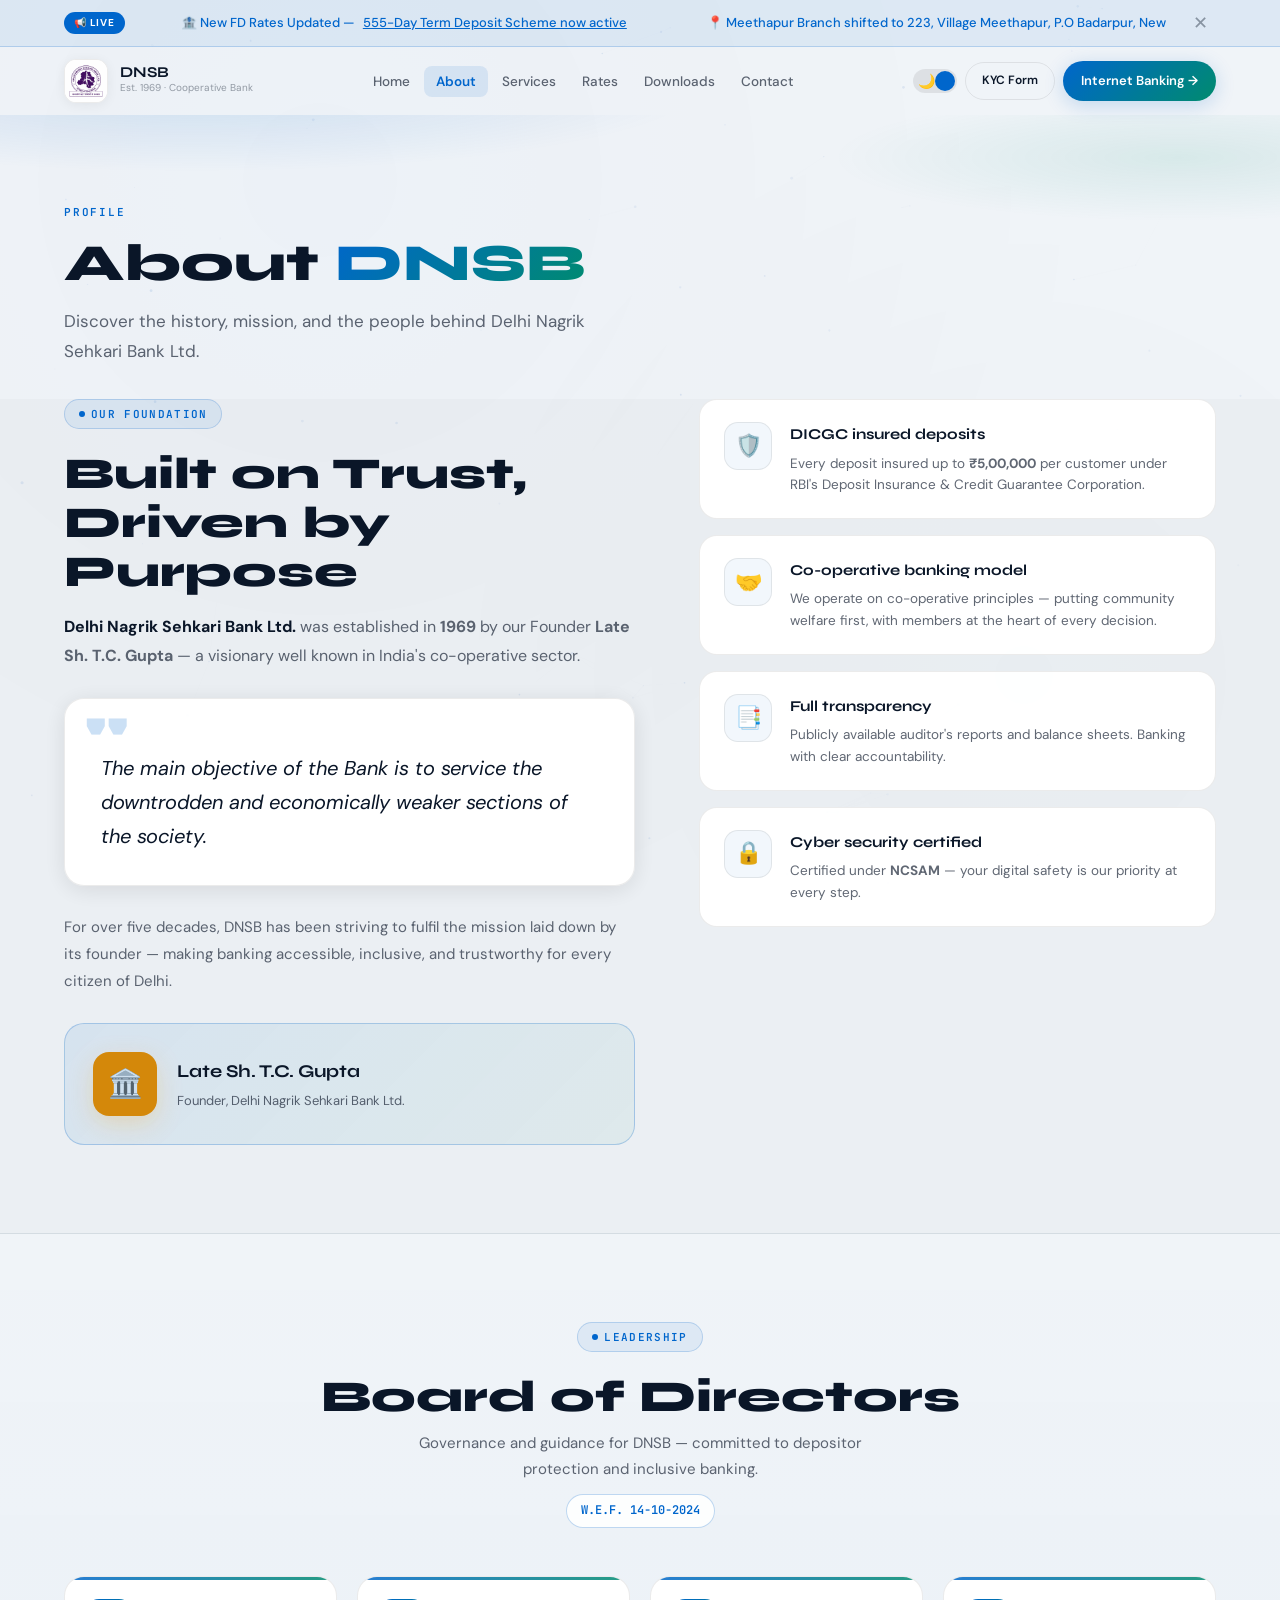
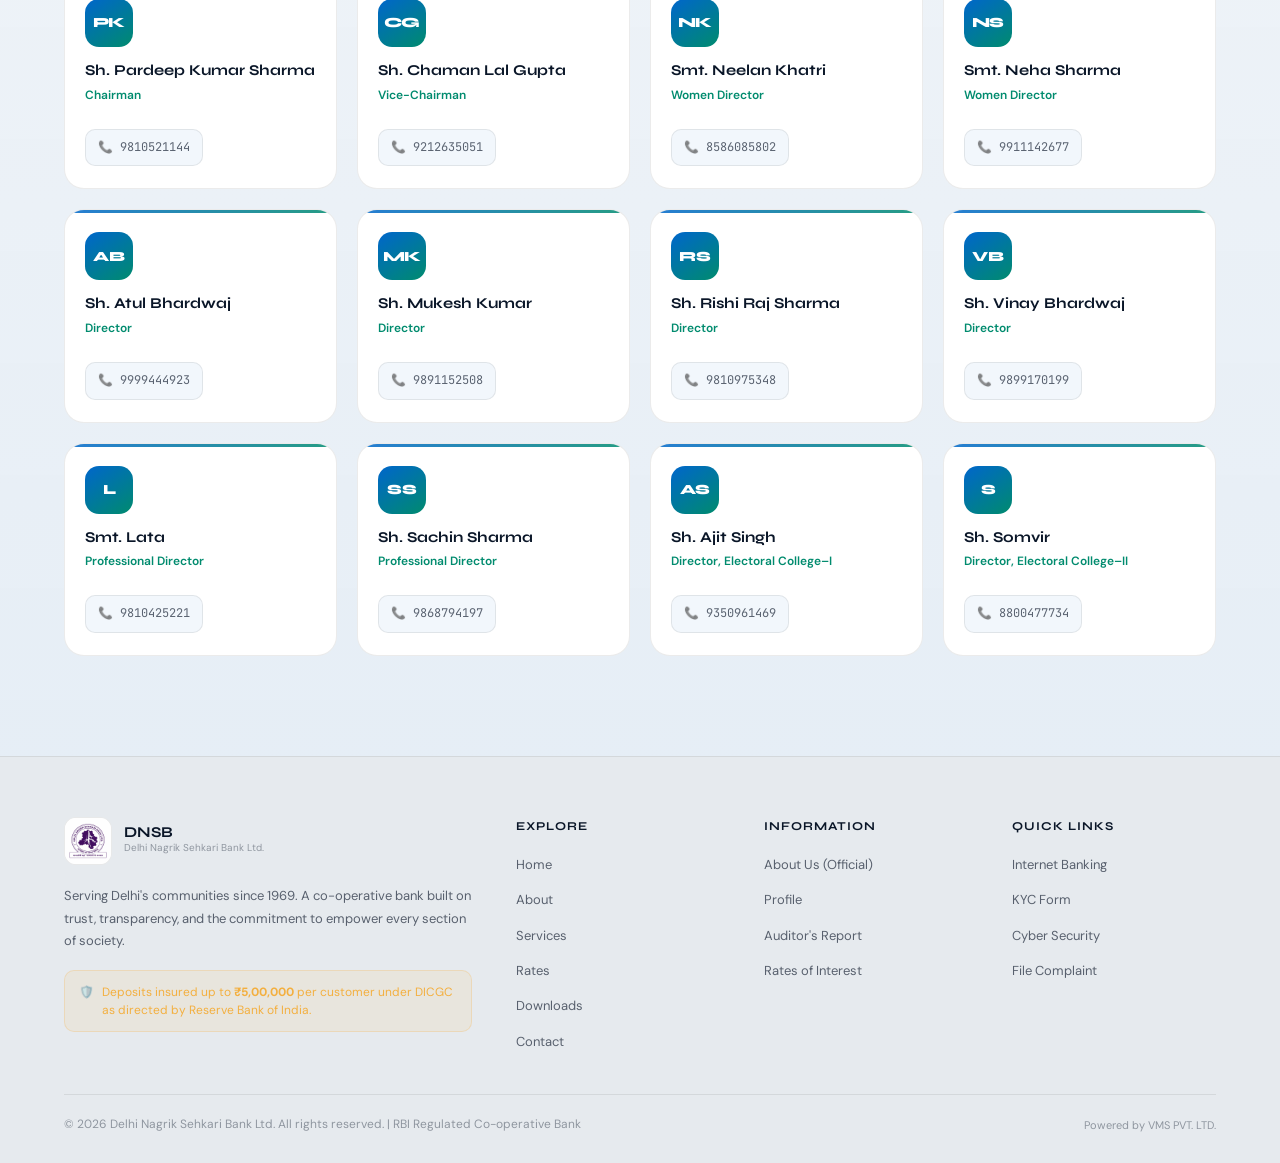
==== about.html @ 51af4688 "this is my first commit" ====
<!DOCTYPE html>
<html lang="en" data-theme="light">
<head>
<meta charset="UTF-8"/>
<meta name="viewport" content="width=device-width, initial-scale=1.0"/>
<title>About DNSB — Profile &amp; Leadership | Delhi Nagrik Sehkari Bank Ltd.</title>
<meta name="description" content="Discover the history, mission, and leadership of Delhi Nagrik Sehkari Bank Ltd. — established 1969 by Late Sh. T.C. Gupta."/>
<link rel="preconnect" href="https://fonts.googleapis.com"/>
<link rel="preconnect" href="https://fonts.gstatic.com" crossorigin/>
<link href="https://fonts.googleapis.com/css2?family=Syne:wght@400;600;700;800&family=DM+Sans:ital,wght@0,300;0,400;0,500;0,600;1,400&family=JetBrains+Mono:wght@400;600&display=swap" rel="stylesheet"/>
<link rel="stylesheet" href="css/main.css"/>
</head>
<body>

<canvas id="bg-canvas"></canvas>
<div id="header-mount" class="components-mount"></div>

<main class="page-main">
  <header class="page-hero section" style="padding-bottom:32px">
    <div class="container">
      <p class="page-kicker">Profile</p>
      <h1 class="page-title">About <span class="gradient-text">DNSB</span></h1>
      <p class="page-lead">Discover the history, mission, and the people behind Delhi Nagrik Sehkari Bank Ltd.</p>
    </div>
  </header>

  <section class="about-story section" style="padding-top:0">
    <div class="container">
      <div class="about-story-grid">
        <div class="reveal-left">
          <span class="tag">Our foundation</span>
          <h2 class="section-title" style="margin-bottom:16px">Built on Trust, Driven by Purpose</h2>
          <p style="color:var(--text-secondary);font-size:16px;line-height:1.8;margin-bottom:16px;">
            <strong style="color:var(--text-primary)">Delhi Nagrik Sehkari Bank Ltd.</strong> was established in <strong>1969</strong> by our Founder <strong>Late Sh. T.C. Gupta</strong> — a visionary well known in India&apos;s co-operative sector.
          </p>
          <div class="story-quote-wrap">
            <p class="story-quote">The main objective of the Bank is to service the downtrodden and economically weaker sections of the society.</p>
          </div>
          <p style="color:var(--text-secondary);font-size:15px;line-height:1.8;">
            For over five decades, DNSB has been striving to fulfil the mission laid down by its founder — making banking accessible, inclusive, and trustworthy for every citizen of Delhi.
          </p>
          <div class="founder-spotlight">
            <div class="founder-spotlight-ico" aria-hidden="true">🏛️</div>
            <div>
              <h3>Late Sh. T.C. Gupta</h3>
              <p>Founder, Delhi Nagrik Sehkari Bank Ltd.</p>
            </div>
          </div>
        </div>
        <div class="pillars-grid reveal-right">
          <article class="pillar-card">
            <div class="pillar-emoji" aria-hidden="true">🛡️</div>
            <div>
              <h4>DICGC insured deposits</h4>
              <p>Every deposit insured up to <strong>₹5,00,000</strong> per customer under RBI&apos;s Deposit Insurance &amp; Credit Guarantee Corporation.</p>
            </div>
          </article>
          <article class="pillar-card">
            <div class="pillar-emoji" aria-hidden="true">🤝</div>
            <div>
              <h4>Co-operative banking model</h4>
              <p>We operate on co-operative principles — putting community welfare first, with members at the heart of every decision.</p>
            </div>
          </article>
          <article class="pillar-card">
            <div class="pillar-emoji" aria-hidden="true">📑</div>
            <div>
              <h4>Full transparency</h4>
              <p>Publicly available auditor&apos;s reports and balance sheets. Banking with clear accountability.</p>
            </div>
          </article>
          <article class="pillar-card">
            <div class="pillar-emoji" aria-hidden="true">🔒</div>
            <div>
              <h4>Cyber security certified</h4>
              <p>Certified under <strong>NCSAM</strong> — your digital safety is our priority at every step.</p>
            </div>
          </article>
        </div>
      </div>
    </div>
  </section>

  <section class="board-section section" id="leadership" aria-labelledby="board-heading">
    <div class="container">
      <div class="board-head reveal">
        <span class="tag">Leadership</span>
        <h2 id="board-heading" class="section-title" style="margin-bottom:8px">Board of Directors</h2>
        <p class="section-sub" style="margin:0 auto 0;max-width:520px">Governance and guidance for DNSB — committed to depositor protection and inclusive banking.</p>
        <p class="board-date">W.E.F. 14-10-2024</p>
      </div>
      <div class="directors-grid">
        <article class="director-card reveal">
          <div class="director-av" aria-hidden="true">PK</div>
          <div class="director-name">Sh. Pardeep Kumar Sharma</div>
          <div class="director-role">Chairman</div>
          <a class="director-phone" href="tel:9810521144">📞 9810521144</a>
        </article>
        <article class="director-card reveal" style="transition-delay:.04s">
          <div class="director-av" aria-hidden="true">CG</div>
          <div class="director-name">Sh. Chaman Lal Gupta</div>
          <div class="director-role">Vice-Chairman</div>
          <a class="director-phone" href="tel:9212635051">📞 9212635051</a>
        </article>
        <article class="director-card reveal" style="transition-delay:.08s">
          <div class="director-av" aria-hidden="true">NK</div>
          <div class="director-name">Smt. Neelan Khatri</div>
          <div class="director-role">Women Director</div>
          <a class="director-phone" href="tel:8586085802">📞 8586085802</a>
        </article>
        <article class="director-card reveal" style="transition-delay:.12s">
          <div class="director-av" aria-hidden="true">NS</div>
          <div class="director-name">Smt. Neha Sharma</div>
          <div class="director-role">Women Director</div>
          <a class="director-phone" href="tel:9911142677">📞 9911142677</a>
        </article>
        <article class="director-card reveal" style="transition-delay:.16s">
          <div class="director-av" aria-hidden="true">AB</div>
          <div class="director-name">Sh. Atul Bhardwaj</div>
          <div class="director-role">Director</div>
          <a class="director-phone" href="tel:9999444923">📞 9999444923</a>
        </article>
        <article class="director-card reveal" style="transition-delay:.2s">
          <div class="director-av" aria-hidden="true">MK</div>
          <div class="director-name">Sh. Mukesh Kumar</div>
          <div class="director-role">Director</div>
          <a class="director-phone" href="tel:9891152508">📞 9891152508</a>
        </article>
        <article class="director-card reveal" style="transition-delay:.24s">
          <div class="director-av" aria-hidden="true">RS</div>
          <div class="director-name">Sh. Rishi Raj Sharma</div>
          <div class="director-role">Director</div>
          <a class="director-phone" href="tel:9810975348">📞 9810975348</a>
        </article>
        <article class="director-card reveal" style="transition-delay:.28s">
          <div class="director-av" aria-hidden="true">VB</div>
          <div class="director-name">Sh. Vinay Bhardwaj</div>
          <div class="director-role">Director</div>
          <a class="director-phone" href="tel:9899170199">📞 9899170199</a>
        </article>
        <article class="director-card reveal" style="transition-delay:.32s">
          <div class="director-av" aria-hidden="true">L</div>
          <div class="director-name">Smt. Lata</div>
          <div class="director-role">Professional Director</div>
          <a class="director-phone" href="tel:9810425221">📞 9810425221</a>
        </article>
        <article class="director-card reveal" style="transition-delay:.36s">
          <div class="director-av" aria-hidden="true">SS</div>
          <div class="director-name">Sh. Sachin Sharma</div>
          <div class="director-role">Professional Director</div>
          <a class="director-phone" href="tel:9868794197">📞 9868794197</a>
        </article>
        <article class="director-card reveal" style="transition-delay:.4s">
          <div class="director-av" aria-hidden="true">AS</div>
          <div class="director-name">Sh. Ajit Singh</div>
          <div class="director-role">Director, Electoral College–I</div>
          <a class="director-phone" href="tel:9350961469">📞 9350961469</a>
        </article>
        <article class="director-card reveal" style="transition-delay:.44s">
          <div class="director-av" aria-hidden="true">S</div>
          <div class="director-name">Sh. Somvir</div>
          <div class="director-role">Director, Electoral College–II</div>
          <a class="director-phone" href="tel:8800477734">📞 8800477734</a>
        </article>
      </div>
    </div>
  </section>
</main>

<div id="footer-mount" class="components-mount"></div>
<button type="button" id="to-top" onclick="window.scrollTo({top:0,behavior:'smooth'})" aria-label="Back to top">↑</button>

<script src="js/site-shared.js"></script>
<script>
const ro = new IntersectionObserver(entries => {
  entries.forEach(e => { if (e.isIntersecting) e.target.classList.add('in'); });
}, { threshold: 0.1 });
document.querySelectorAll('.reveal, .reveal-left, .reveal-right').forEach(el => ro.observe(el));
</script>
</body>
</html>
---- css/main.css ----
/* ================================================================
   DESIGN TOKENS â€” DARK & LIGHT
================================================================ */
:root {
  --transition-theme: background 0.4s ease, color 0.4s ease, border-color 0.4s ease, box-shadow 0.4s ease;
}

[data-theme="dark"] {
  --bg-base:      #020B18;
  --bg-mid:       #071428;
  --bg-surface:   rgba(8,22,48,0.72);
  --bg-card:      rgba(10,26,52,0.8);
  --bg-hover:     rgba(0,212,255,0.06);
  --border:       rgba(255,255,255,0.08);
  --border-accent:rgba(0,212,255,0.2);
  --text-primary: #E8F4FD;
  --text-secondary:rgba(232,244,253,0.62);
  --text-muted:   rgba(232,244,253,0.36);
  --accent:       #00D4FF;
  --accent-2:     #00C4A0;
  --accent-gold:  #F5A623;
  --accent-danger:#FF5757;
  --shadow-card:  0 8px 32px rgba(0,0,0,0.5);
  --shadow-glow:  0 0 40px rgba(0,212,255,0.15);
  --nb-bg:        rgba(0,212,255,0.1);
  --nb-border:    rgba(0,212,255,0.2);
  --nb-text:      #00D4FF;
  --input-bg:     rgba(255,255,255,0.05);
  --scrollbar:    rgba(0,212,255,0.3);
}

[data-theme="light"] {
  --bg-base:      #F0F4F8;
  --bg-mid:       #E8EDF4;
  --bg-surface:   rgba(255,255,255,0.85);
  --bg-card:      rgba(255,255,255,0.95);
  --bg-hover:     rgba(0,100,200,0.05);
  --border:       rgba(0,0,0,0.08);
  --border-accent:rgba(0,100,200,0.25);
  --text-primary: #0A1628;
  --text-secondary:rgba(10,22,40,0.65);
  --text-muted:   rgba(10,22,40,0.4);
  --accent:       #0066CC;
  --accent-2:     #008B6E;
  --accent-gold:  #D4880A;
  --accent-danger:#E53535;
  --shadow-card:  0 4px 24px rgba(0,0,0,0.1);
  --shadow-glow:  0 4px 24px rgba(0,100,200,0.12);
  --nb-bg:        rgba(0,100,200,0.08);
  --nb-border:    rgba(0,100,200,0.2);
  --nb-text:      #0066CC;
  --input-bg:     rgba(0,0,0,0.04);
  --scrollbar:    rgba(0,100,200,0.3);
}

*, *::before, *::after { box-sizing: border-box; margin: 0; padding: 0; }
html { scroll-behavior: smooth; }

body {
  background: var(--bg-base);
  color: var(--text-primary);
  font-family: 'DM Sans', sans-serif;
  font-size: 16px; line-height: 1.65;
  overflow-x: hidden;
  transition: var(--transition-theme);
}

::-webkit-scrollbar { width: 5px; }
::-webkit-scrollbar-track { background: transparent; }
::-webkit-scrollbar-thumb { background: var(--scrollbar); border-radius: 10px; }

/* ================================================================
   BG CANVAS
================================================================ */
#bg-canvas {
  position: fixed; inset: 0; z-index: 0; pointer-events: none;
  opacity: 1; transition: opacity 0.4s;
}
[data-theme="light"] #bg-canvas { opacity: 0.3; }

/* ================================================================
   UTILITIES
================================================================ */
.container { max-width: 1200px; margin: 0 auto; padding: 0 24px; }
.components-mount { display: contents; }

.tag {
  display: inline-flex; align-items: center; gap: 6px;
  font-family: 'JetBrains Mono', monospace; font-size: 11px; font-weight: 600;
  letter-spacing: 0.12em; text-transform: uppercase;
  color: var(--accent); background: rgba(0,212,255,0.08);
  border: 1px solid rgba(0,212,255,0.2); border-radius: 100px; padding: 5px 14px;
  margin-bottom: 20px;
}
[data-theme="light"] .tag { background: rgba(0,100,200,0.08); border-color: rgba(0,100,200,0.2); }
.tag::before { content:''; width:6px; height:6px; background:var(--accent); border-radius:50%; animation: blink 2s infinite; }
@keyframes blink { 0%,100%{opacity:1} 50%{opacity:0.3} }

.section-title {
  font-family: 'Syne', sans-serif; font-size: clamp(28px,4vw,44px); font-weight: 800;
  line-height: 1.12; color: var(--text-primary); margin-bottom: 12px;
}
.section-sub { color: var(--text-secondary); font-size: 15px; max-width: 520px; line-height: 1.75; margin-bottom: 48px; }
.gradient-text {
  background: linear-gradient(135deg, var(--accent), var(--accent-2));
  -webkit-background-clip: text; -webkit-text-fill-color: transparent; background-clip: text;
}

.btn {
  display: inline-flex; align-items: center; justify-content: center; gap: 8px;
  font-family: 'DM Sans', sans-serif; font-weight: 600; font-size: 14px;
  padding: 12px 24px; border-radius: 100px; cursor: pointer; border: none;
  text-decoration: none; transition: all 0.3s cubic-bezier(0.4,0,0.2,1);
  white-space: nowrap; position: relative; overflow: hidden;
}
.btn::after {
  content:''; position:absolute; inset:0; background:rgba(255,255,255,0.15);
  opacity:0; transition: opacity 0.2s;
}
.btn:hover::after { opacity:1; }

.btn-primary {
  background: linear-gradient(135deg, var(--accent), var(--accent-2));
  color: #fff; box-shadow: 0 4px 20px rgba(0,212,255,0.25);
}
[data-theme="light"] .btn-primary { color: #fff; box-shadow: 0 4px 20px rgba(0,100,200,0.2); }
.btn-primary:hover { transform: translateY(-2px); box-shadow: 0 8px 30px rgba(0,212,255,0.4); }

.btn-ghost {
  background: transparent; color: var(--text-primary);
  border: 1px solid var(--border);
}
.btn-ghost:hover { border-color: var(--border-accent); background: var(--bg-hover); }

.btn-gold {
  background: linear-gradient(135deg, var(--accent-gold), #e89a20);
  color: #fff; box-shadow: 0 4px 20px rgba(245,166,35,0.25);
}
.btn-gold:hover { transform: translateY(-2px); box-shadow: 0 8px 30px rgba(245,166,35,0.4); }

.glass-card {
  background: var(--bg-card); border: 1px solid var(--border);
  border-radius: 20px; backdrop-filter: blur(20px); -webkit-backdrop-filter: blur(20px);
  box-shadow: var(--shadow-card);
}

.reveal { opacity:0; transform:translateY(28px); transition: opacity 0.55s ease, transform 0.55s ease; }
.reveal.in { opacity:1; transform:none; }
.reveal-left { opacity:0; transform:translateX(-28px); transition: opacity 0.55s ease, transform 0.55s ease; }
.reveal-left.in { opacity:1; transform:none; }
.reveal-right { opacity:0; transform:translateX(28px); transition: opacity 0.55s ease, transform 0.55s ease; }
.reveal-right.in { opacity:1; transform:none; }

/* ================================================================
   NOTIFICATION BAR
================================================================ */
#notif-bar {
  position: relative; z-index: 200;
  background: var(--nb-bg); border-bottom: 1px solid var(--nb-border);
  padding: 10px 0; overflow: hidden;
}
.notif-inner {
  display: flex; align-items: center; justify-content: space-between;
  gap: 16px; flex-wrap: nowrap;
}
.notif-badge {
  flex-shrink: 0;
  background: var(--accent); color: #fff;
  font-size: 10px; font-weight: 700; letter-spacing: 0.08em;
  padding: 3px 10px; border-radius: 100px; text-transform: uppercase;
}
.notif-scroll { flex:1; overflow:hidden; }
.notif-track { display:flex; animation: notif-move 30s linear infinite; }
.notif-track:hover { animation-play-state: paused; }
.notif-item {
  white-space: nowrap; padding: 0 40px; font-size: 13px; color: var(--nb-text); font-weight: 500;
  display: flex; align-items: center; gap: 8px;
}
.notif-item a { color: inherit; text-decoration: underline; }
@keyframes notif-move { from{transform:translateX(0)} to{transform:translateX(-50%)} }
.notif-close {
  flex-shrink:0; background:none; border:none; cursor:pointer;
  color: var(--text-muted); font-size: 18px; padding: 4px 8px; line-height:1;
}
.notif-close:hover { color: var(--text-primary); }

/* ================================================================
   NAVBAR
================================================================ */
#navbar {
  position: sticky; top: 0; z-index: 100;
  transition: all 0.3s ease;
}
#navbar.scrolled {
  background: var(--bg-surface); backdrop-filter: blur(24px);
  border-bottom: 1px solid var(--border); box-shadow: 0 4px 32px rgba(0,0,0,0.25);
}

.nav-inner {
  display: flex; align-items: center; justify-content: space-between;
  height: 68px; max-width: 1200px; margin: 0 auto; padding: 0 24px;
}

.nav-logo { display: flex; align-items: center; gap: 12px; text-decoration: none; }
.nav-logo-img {
  width: 44px; height: 44px; object-fit: contain; border-radius: 12px;
  flex-shrink: 0;
  background: var(--bg-card);
  border: 1px solid var(--border);
  box-shadow: 0 2px 12px rgba(0,0,0,0.06);
}
[data-theme="dark"] .nav-logo-img {
  background: rgba(255,255,255,0.06);
  border-color: rgba(255,255,255,0.1);
  box-shadow: 0 2px 16px rgba(0,0,0,0.3);
}
.footer-logo-img {
  width: 48px; height: 48px; object-fit: contain; border-radius: 12px;
  flex-shrink: 0; border: 1px solid var(--border); background: var(--bg-surface);
}
.nav-logo-icon {
  width: 38px; height: 38px; border-radius: 10px; flex-shrink:0;
  background: linear-gradient(135deg, var(--accent), var(--accent-2));
  display: flex; align-items: center; justify-content: center;
  font-family: 'Syne', sans-serif; font-weight: 800; font-size: 14px; color: #fff;
}
.nav-logo-name { font-family: 'Syne', sans-serif; font-weight: 700; font-size: 15px; color: var(--text-primary); line-height: 1; }
.nav-logo-sub { font-size: 10px; color: var(--text-muted); }

.nav-links { display: flex; align-items: center; gap: 2px; list-style: none; }
.nav-links a {
  color: var(--text-secondary); font-size: 13.5px; font-weight: 500;
  text-decoration: none; padding: 7px 12px; border-radius: 8px; transition: all 0.2s;
}
.nav-links a:hover { color: var(--text-primary); background: var(--bg-hover); }
.nav-links a.nav-active {
  color: var(--accent);
  background: rgba(0,212,255,0.08);
  font-weight: 600;
}
[data-theme="light"] .nav-links a.nav-active {
  background: rgba(0,100,200,0.1);
}

.nav-right { display: flex; align-items: center; gap: 8px; }

/* Theme toggle */
.theme-toggle {
  width: 44px; height: 24px; border-radius: 100px; cursor: pointer; border: none;
  background: var(--border); position: relative; flex-shrink:0; transition: background 0.3s;
}
.theme-toggle::after {
  content: ''; position: absolute; top: 2px; left: 2px;
  width: 20px; height: 20px; border-radius: 50%; background: var(--accent);
  transition: transform 0.3s cubic-bezier(0.4,0,0.2,1);
  display: flex; align-items: center; justify-content: center;
}
[data-theme="light"] .theme-toggle::after { transform: translateX(20px); background: var(--accent); }
.theme-icon { font-size: 14px; position: absolute; top: 50%; transform: translateY(-50%); pointer-events: none; }
.theme-icon-moon { left: 5px; }
.theme-icon-sun { right: 5px; }

.hamburger { display:none; flex-direction:column; gap:5px; cursor:pointer; padding:8px; background:none; border:none; }
.hamburger span { display:block; width:22px; height:2px; background:var(--text-primary); border-radius:2px; transition:all 0.3s; }

@media(max-width:960px) {
  .nav-links { display:none; }
  .hamburger { display:flex; }
  .nav-right .btn-ghost { display:none; }
}

/* ================================================================
   MOBILE OVERLAY NAV
================================================================ */
#mob-nav {
  display:none; position:fixed; inset:0; z-index:999;
  background: var(--bg-base); backdrop-filter:blur(20px);
  flex-direction:column; align-items:center; justify-content:center; gap:24px;
}
#mob-nav.open { display:flex; }
#mob-nav a { font-family:'Syne',sans-serif; font-size:24px; font-weight:700; color:var(--text-secondary); text-decoration:none; transition:color 0.2s; }
#mob-nav a:hover { color:var(--accent); }
#mob-close { position:absolute; top:20px; right:20px; font-size:24px; background:none; border:none; cursor:pointer; color:var(--text-muted); }

/* ================================================================
   HERO
================================================================ */
#hero {
  position: relative; z-index: 1;
  min-height: calc(100vh - 68px); padding: 80px 0 60px;
  display: flex; align-items: center;
}
.hero-grid { display: grid; grid-template-columns: 1fr 1fr; gap: 60px; align-items: center; }

.hero-title {
  font-family: 'Syne', sans-serif; font-size: clamp(36px,5.5vw,64px);
  font-weight: 800; line-height: 1.08; margin-bottom: 20px; color: var(--text-primary);
}
.hero-desc { font-size: 16px; color: var(--text-secondary); max-width: 460px; line-height: 1.75; margin-bottom: 36px; }
.hero-ctas { display:flex; gap:12px; flex-wrap:wrap; margin-bottom:44px; }

.hero-trust { display:flex; gap:10px; flex-wrap:wrap; }
.trust-pill {
  display:flex; align-items:center; gap:7px;
  background: var(--bg-surface); border: 1px solid var(--border);
  border-radius:100px; padding: 7px 16px; font-size: 12px; font-weight: 500;
  color: var(--text-secondary); backdrop-filter:blur(12px);
}
.trust-pill .dot { width:6px; height:6px; border-radius:50%; background:var(--accent-2); }

/* Floating card */
.hero-visual { position:relative; }
.h-card {
  background: var(--bg-card); border: 1px solid var(--border);
  border-radius: 24px; padding: 28px; backdrop-filter: blur(20px);
  box-shadow: var(--shadow-card), var(--shadow-glow);
  animation: float-y 5s ease-in-out infinite;
}
@keyframes float-y { 0%,100%{transform:translateY(0)} 50%{transform:translateY(-12px)} }

.hc-top { display:flex; justify-content:space-between; align-items:flex-start; margin-bottom:22px; }
.hc-chip { width:38px; height:28px; border-radius:6px; background:linear-gradient(135deg,var(--accent-gold),#e8950a); box-shadow:0 2px 10px rgba(245,166,35,0.4); }
.hc-label { font-size:11px; color:var(--text-muted); text-transform:uppercase; letter-spacing:0.08em; }
.hc-name { font-family:'Syne',sans-serif; font-weight:700; font-size:15px; color:var(--text-primary); margin-top:3px; }
.hc-amount { font-family:'JetBrains Mono',monospace; font-size:34px; font-weight:600; line-height:1; }
.hc-amount-label { font-size:11px; color:var(--text-muted); margin-bottom:6px; letter-spacing:0.06em; }
.hc-divider { height:1px; background:var(--border); margin:18px 0; }
.hc-row { display:flex; justify-content:space-between; }
.hc-stat-val { font-family:'JetBrains Mono',monospace; font-size:17px; font-weight:600; color:var(--accent); text-align:center; }
.hc-stat-key { font-size:10px; color:var(--text-muted); text-align:center; margin-top:3px; }

.mini-float {
  position:absolute; bottom:-16px; right:-20px;
  background: rgba(0,196,160,0.12); border: 1px solid rgba(0,196,160,0.3);
  border-radius:16px; backdrop-filter:blur(16px); padding:16px 20px; min-width:170px;
  animation: float-y 5s 1s ease-in-out infinite reverse;
}
[data-theme="light"] .mini-float { background: rgba(0,139,110,0.08); border-color: rgba(0,139,110,0.2); }
.mf-title { font-size:10px; color:var(--accent-2); text-transform:uppercase; letter-spacing:0.08em; margin-bottom:4px; }
.mf-val { font-family:'JetBrains Mono',monospace; font-size:22px; font-weight:600; color:var(--text-primary); }
.mf-sub { font-size:11px; color:var(--text-muted); }
.mf-badge { display:inline-block; margin-top:8px; background:rgba(0,196,160,0.2); color:var(--accent-2); border-radius:100px; font-size:10px; padding:3px 10px; font-weight:600; }

@media(max-width:900px) { .hero-grid { grid-template-columns:1fr; } .hero-visual { display:none; } }

/* ================================================================
   MARQUEE / NOTICES
================================================================ */
#marquee-bar {
  position:relative; z-index:1;
  background: rgba(0,212,255,0.04); border-top: 1px solid var(--border); border-bottom: 1px solid var(--border);
  padding: 12px 0; overflow: hidden;
}
[data-theme="light"] #marquee-bar { background: rgba(0,100,200,0.04); }
.mq-label {
  position:absolute; left:0; top:0; bottom:0; z-index:2;
  display:flex; align-items:center; padding:0 18px;
  background: linear-gradient(90deg, var(--bg-mid) 65%, transparent);
  font-family:'JetBrains Mono',monospace; font-size:10px; font-weight:600;
  color:var(--accent); letter-spacing:0.1em; gap:7px; white-space:nowrap;
}
.mq-label::before { content:''; width:6px; height:6px; background:var(--accent); border-radius:50%; animation:blink 1.5s infinite; }
.mq-track { display:flex; animation: mq-scroll 40s linear infinite; padding-left:120px; }
.mq-track:hover { animation-play-state:paused; }
.mq-item { white-space:nowrap; padding:0 44px; font-size:13px; color:var(--text-secondary); display:flex; align-items:center; gap:8px; }
.mq-item a { color:var(--accent); text-decoration:none; }
.mq-item a:hover { text-decoration:underline; }
.mq-dot { color:var(--accent); opacity:0.4; }
@keyframes mq-scroll { from{transform:translateX(0)} to{transform:translateX(-50%)} }

/* ================================================================
   SECTION SHARED
================================================================ */
.section { position:relative; z-index:1; padding: 96px 0; }
.section-divider { height:1px; background:linear-gradient(90deg,transparent,var(--border),transparent); }

/* ================================================================
   SERVICES
================================================================ */
.svc-grid { display:grid; grid-template-columns:repeat(3,1fr); gap:18px; }
.svc-card {
  background: var(--bg-card); border: 1px solid var(--border);
  border-radius: 20px; padding: 28px; cursor:pointer;
  transition: all 0.3s cubic-bezier(0.4,0,0.2,1); position:relative; overflow:hidden;
}
.svc-card::before {
  content:''; position:absolute; inset:0; border-radius:inherit;
  background: linear-gradient(135deg, rgba(0,212,255,0.06), transparent 60%);
  opacity:0; transition: opacity 0.3s;
}
.svc-card:hover { border-color: var(--border-accent); transform: translateY(-5px); box-shadow: var(--shadow-glow); }
.svc-card:hover::before { opacity:1; }

.svc-icon { width:48px; height:48px; border-radius:12px; display:flex; align-items:center; justify-content:center; font-size:22px; margin-bottom:18px; }
.svc-card h3 { font-family:'Syne',sans-serif; font-weight:700; font-size:17px; margin-bottom:8px; color:var(--text-primary); }
.svc-card p { font-size:13px; color:var(--text-secondary); line-height:1.6; margin-bottom:16px; }
.svc-tags { display:flex; flex-wrap:wrap; gap:6px; margin-bottom:18px; }
.svc-tag { font-size:11px; background:var(--bg-hover); border:1px solid var(--border); color:var(--text-secondary); border-radius:6px; padding:3px 10px; }
.svc-link { font-size:13px; font-weight:600; color:var(--accent); text-decoration:none; display:inline-flex; align-items:center; gap:5px; transition:gap 0.2s; }
.svc-link:hover { gap:9px; }

@media(max-width:900px) { .svc-grid { grid-template-columns:1fr 1fr; } }
@media(max-width:560px) { .svc-grid { grid-template-columns:1fr; } }

/* ================================================================
   STATS
================================================================ */
#stats { background: linear-gradient(135deg, rgba(0,212,255,0.06), rgba(0,196,160,0.04)); border-top:1px solid var(--border); border-bottom:1px solid var(--border); }
.stats-grid { display:grid; grid-template-columns:repeat(4,1fr); }
.stat-item { padding:32px 20px; text-align:center; border-right:1px solid var(--border); }
.stat-item:last-child { border-right:none; }
.stat-num {
  font-family:'JetBrains Mono',monospace; font-size:clamp(30px,4vw,46px); font-weight:600; line-height:1;
  background: linear-gradient(135deg, var(--text-primary), var(--accent));
  -webkit-background-clip:text; -webkit-text-fill-color:transparent; background-clip:text;
}
.stat-label { font-size:13px; color:var(--text-secondary); margin-top:6px; font-weight:500; }
.stat-sub { font-size:11px; color:var(--text-muted); margin-top:3px; }
@media(max-width:680px) { .stats-grid { grid-template-columns:1fr 1fr; } .stat-item { border-right:none; border-bottom:1px solid var(--border); } .stat-item:last-child { border-bottom:none; } }

/* ================================================================
   ABOUT
================================================================ */
.about-grid { display:grid; grid-template-columns:1fr 1fr; gap:72px; align-items:center; }
.about-text blockquote {
  border-left: 2px solid var(--accent); padding: 14px 18px;
  background: var(--bg-hover); border-radius: 0 10px 10px 0;
  margin: 24px 0; font-size:14.5px; color:var(--text-secondary); font-style:italic; line-height:1.7;
}
.founder-card {
  display:flex; align-items:center; gap:14px; background:var(--bg-surface);
  border:1px solid var(--border); border-radius:14px; padding:14px 18px; margin-top:24px;
}
.founder-av { width:46px; height:46px; border-radius:50%; background:linear-gradient(135deg,var(--accent-gold),#e8950a); display:flex; align-items:center; justify-content:center; font-size:20px; flex-shrink:0; }
.founder-name { font-family:'Syne',sans-serif; font-weight:700; font-size:14px; color:var(--text-primary); }
.founder-role { font-size:11px; color:var(--text-muted); }

.about-highlights { display:flex; flex-direction:column; gap:14px; }
.hl-card { display:flex; gap:14px; background:var(--bg-card); border:1px solid var(--border); border-radius:14px; padding:20px; transition:all 0.25s; }
.hl-card:hover { border-color:var(--border-accent); background:var(--bg-hover); }
.hl-ico { font-size:24px; flex-shrink:0; }
.hl-title { font-weight:600; font-size:14px; color:var(--text-primary); margin-bottom:4px; }
.hl-desc { font-size:13px; color:var(--text-secondary); line-height:1.5; }
@media(max-width:900px) { .about-grid { grid-template-columns:1fr; gap:48px; } }

/* ================================================================
   LOAN CALCULATOR
================================================================ */
#calculator { background: radial-gradient(ellipse 80% 50% at 50% 0%, rgba(0,212,255,0.05), transparent 70%); }
.calc-wrap { max-width: 780px; margin: 0 auto; }
.calc-card { background:var(--bg-card); border:1px solid var(--border); border-radius:24px; padding:40px; }
.calc-grid { display:grid; grid-template-columns:1fr 1fr; gap:28px; margin-bottom:28px; }
.calc-group label { font-size:12px; font-weight:600; color:var(--text-secondary); text-transform:uppercase; letter-spacing:0.06em; display:block; margin-bottom:8px; }
.calc-input-wrap { position:relative; }
.calc-prefix { position:absolute; left:14px; top:50%; transform:translateY(-50%); font-size:15px; color:var(--text-muted); font-family:'JetBrains Mono',monospace; }
input[type="number"], input[type="range"] { width:100%; }
input[type="number"] {
  background: var(--input-bg); border:1px solid var(--border); color:var(--text-primary);
  border-radius:12px; padding: 12px 14px 12px 32px; font-size:15px; font-family:'JetBrains Mono',monospace;
  outline:none; transition: border-color 0.2s;
  -moz-appearance: textfield; appearance: textfield;
}
input[type="number"]::-webkit-inner-spin-button, input[type="number"]::-webkit-outer-spin-button { -webkit-appearance:none; }
input[type="number"]:focus { border-color:var(--accent); box-shadow:0 0 0 3px rgba(0,212,255,0.1); }
input[type="range"] {
  -webkit-appearance:none; height:4px; background: var(--border); border-radius:4px; outline:none; margin-top:8px;
}
input[type="range"]::-webkit-slider-thumb {
  -webkit-appearance:none; width:18px; height:18px; background:var(--accent);
  border-radius:50%; cursor:pointer; box-shadow:0 0 8px rgba(0,212,255,0.4);
}
.range-labels { display:flex; justify-content:space-between; font-size:10px; color:var(--text-muted); font-family:'JetBrains Mono',monospace; margin-top:4px; }

.emi-result {
  background: linear-gradient(135deg, rgba(0,212,255,0.08), rgba(0,196,160,0.06));
  border: 1px solid var(--border-accent); border-radius:16px; padding:28px;
  display:grid; grid-template-columns:repeat(3,1fr); gap:16px; text-align:center;
}
.emi-val { font-family:'JetBrains Mono',monospace; font-size:clamp(18px,2.5vw,26px); font-weight:600; color:var(--accent); }
.emi-key { font-size:11px; color:var(--text-muted); margin-top:4px; }
.emi-divider { width:1px; background:var(--border); align-self:stretch; margin:0 auto; }
@media(max-width:600px) { .calc-grid{grid-template-columns:1fr;} .emi-result{grid-template-columns:1fr;} .emi-divider{display:none;height:1px;width:100%;} }

/* ================================================================
   DIGITAL / INTERNET BANKING
================================================================ */
.digital-grid { display:grid; grid-template-columns:1fr 1fr; gap:60px; align-items:center; }
.d-features { display:flex; flex-direction:column; gap:14px; margin-top:24px; }
.d-feat { display:flex; gap:14px; background:var(--bg-card); border:1px solid var(--border); border-radius:14px; padding:18px; transition:all 0.25s; }
.d-feat:hover { border-color:var(--border-accent); }
.d-ico { font-size:22px; flex-shrink:0; }
.d-title { font-weight:600; font-size:14px; color:var(--text-primary); margin-bottom:3px; }
.d-desc { font-size:13px; color:var(--text-secondary); }

.ib-card { background:var(--bg-card); border:1px solid var(--border); border-radius:24px; padding:36px; text-align:center; }
.ib-ico { font-size:52px; margin-bottom:18px; }
.ib-title { font-family:'Syne',sans-serif; font-weight:800; font-size:22px; margin-bottom:8px; }
.ib-desc { font-size:14px; color:var(--text-secondary); line-height:1.65; margin-bottom:24px; }
.ib-secure { font-size:11px; color:var(--text-muted); margin-top:12px; display:flex; align-items:center; justify-content:center; gap:5px; }
@media(max-width:900px) { .digital-grid{grid-template-columns:1fr;} }

/* ================================================================
   DEMO DASHBOARD
================================================================ */
#dashboard { background: radial-gradient(ellipse 60% 40% at 80% 60%, rgba(0,196,160,0.06), transparent 70%); }
.dashboard-card { background:var(--bg-card); border:1px solid var(--border); border-radius:24px; padding:32px; max-width:760px; margin:0 auto; }
.dash-header { display:flex; justify-content:space-between; align-items:center; margin-bottom:28px; padding-bottom:20px; border-bottom:1px solid var(--border); }
.dash-user { display:flex; align-items:center; gap:14px; }
.dash-avatar { width:44px; height:44px; border-radius:50%; background:linear-gradient(135deg,var(--accent),var(--accent-2)); display:flex; align-items:center; justify-content:center; font-size:18px; }
.dash-name { font-family:'Syne',sans-serif; font-weight:700; font-size:15px; color:var(--text-primary); }
.dash-id { font-size:11px; color:var(--text-muted); font-family:'JetBrains Mono',monospace; }
.dash-status { display:flex; align-items:center; gap:6px; font-size:12px; color:var(--accent-2); }
.dash-status::before { content:''; width:7px; height:7px; background:var(--accent-2); border-radius:50%; animation:blink 2s infinite; }
.dash-bal { font-family:'JetBrains Mono',monospace; font-size:clamp(28px,4vw,42px); font-weight:600; line-height:1; margin-bottom:6px; }
.dash-bal-label { font-size:12px; color:var(--text-muted); text-transform:uppercase; letter-spacing:0.06em; }
.dash-cards { display:grid; grid-template-columns:repeat(3,1fr); gap:14px; margin-top:24px; }
.dash-mini { background:var(--bg-surface); border:1px solid var(--border); border-radius:14px; padding:16px; }
.dm-val { font-family:'JetBrains Mono',monospace; font-size:17px; font-weight:600; color:var(--text-primary); }
.dm-key { font-size:11px; color:var(--text-muted); margin-top:3px; }
.dash-txns { margin-top:24px; }
.txn-title { font-size:12px; color:var(--text-muted); text-transform:uppercase; letter-spacing:0.06em; margin-bottom:12px; }
.txn-item { display:flex; justify-content:space-between; align-items:center; padding:10px 0; border-bottom:1px solid var(--border); }
.txn-item:last-child { border-bottom:none; }
.txn-left { display:flex; align-items:center; gap:12px; }
.txn-ico { width:34px; height:34px; border-radius:10px; background:var(--bg-hover); display:flex; align-items:center; justify-content:center; font-size:15px; }
.txn-name { font-size:14px; font-weight:500; color:var(--text-primary); }
.txn-date { font-size:11px; color:var(--text-muted); }
.txn-amt { font-family:'JetBrains Mono',monospace; font-size:14px; font-weight:600; }
.txn-amt.cr { color: #22c55e; }
.txn-amt.dr { color: var(--accent-danger); }
.dash-note { margin-top:20px; background:rgba(245,166,35,0.08); border:1px solid rgba(245,166,35,0.2); border-radius:10px; padding:12px 16px; font-size:12px; color:rgba(245,166,35,0.85); display:flex; gap:8px; }
@media(max-width:600px) { .dash-cards{grid-template-columns:1fr 1fr;} }

/* ================================================================
   BRANCH LOCATOR
================================================================ */
#branches {}
.branch-map-wrap { border-radius:20px; overflow:hidden; border:1px solid var(--border); }
.branch-map-placeholder {
  width:100%; height:340px;
  background: linear-gradient(135deg, var(--bg-mid), var(--bg-base));
  display:flex; flex-direction:column; align-items:center; justify-content:center; gap:16px;
  position:relative; overflow:hidden;
}
.map-grid {
  position:absolute; inset:0;
  background-image: linear-gradient(var(--border) 1px, transparent 1px), linear-gradient(90deg, var(--border) 1px, transparent 1px);
  background-size: 40px 40px;
}
.map-pins { display:flex; gap:20px; flex-wrap:wrap; justify-content:center; position:relative; z-index:1; }
.map-pin { display:flex; flex-direction:column; align-items:center; gap:6px; cursor:pointer; }
.pin-dot { width:14px; height:14px; border-radius:50%; background:var(--accent); box-shadow:0 0 12px var(--accent); animation:pin-pulse 2s ease-in-out infinite; }
@keyframes pin-pulse { 0%,100%{box-shadow:0 0 6px var(--accent)} 50%{box-shadow:0 0 20px var(--accent),0 0 40px rgba(0,212,255,0.3)} }
.pin-label { font-size:11px; font-weight:600; color:var(--text-primary); background:var(--bg-card); border:1px solid var(--border); border-radius:6px; padding:3px 8px; white-space:nowrap; }
.map-cta { position:relative; z-index:1; }

.branch-list { margin-top:28px; display:grid; grid-template-columns:1fr 1fr; gap:14px; }
.b-card { background:var(--bg-card); border:1px solid var(--border); border-radius:14px; padding:20px; transition:all 0.25s; }
.b-card:hover { border-color:var(--border-accent); }
.b-name { font-family:'Syne',sans-serif; font-weight:700; font-size:14px; color:var(--text-primary); margin-bottom:6px; display:flex; align-items:center; gap:8px; }
.b-addr { font-size:13px; color:var(--text-secondary); line-height:1.55; }
@media(max-width:600px) { .branch-list{grid-template-columns:1fr;} }

/* ================================================================
   DOWNLOADS
================================================================ */
.dl-grid { display:grid; grid-template-columns:repeat(3,1fr); gap:16px; }
.dl-card { background:var(--bg-card); border:1px solid var(--border); border-radius:16px; padding:22px; display:flex; gap:14px; align-items:flex-start; transition:all 0.25s; text-decoration:none; }
.dl-card:hover { border-color:var(--border-accent); transform:translateY(-3px); box-shadow:var(--shadow-glow); }
.dl-ico { width:42px; height:42px; border-radius:10px; display:flex; align-items:center; justify-content:center; font-size:20px; flex-shrink:0; }
.dl-name { font-size:14px; font-weight:600; color:var(--text-primary); margin-bottom:4px; }
.dl-type { font-size:11px; color:var(--text-muted); font-family:'JetBrains Mono',monospace; }
@media(max-width:700px) { .dl-grid{grid-template-columns:1fr 1fr;} }
@media(max-width:460px) { .dl-grid{grid-template-columns:1fr;} }

/* Downloads page — rich cards (scoped so home #downloads links unchanged) */
#downloads-page {
  position: relative;
  z-index: 1;
}
#downloads-page .downloads-section h2 {
  font-family: 'Syne', sans-serif;
  font-weight: 800;
  color: var(--text-primary);
  letter-spacing: -0.02em;
  border-bottom: 1px solid var(--border);
  padding-bottom: 16px;
}
#downloads-page .dl-grid {
  gap: 18px;
}
#downloads-page .dl-card {
  display: flex;
  align-items: center;
  gap: 20px;
  flex-wrap: wrap;
  padding: 24px 26px;
  border-radius: 20px;
  background: var(--bg-card);
  border: 1px solid var(--border);
  box-shadow: var(--shadow-card);
  transition: border-color 0.25s, box-shadow 0.25s, transform 0.25s;
  text-decoration: none;
}
#downloads-page .dl-card:hover {
  border-color: var(--border-accent);
  box-shadow: var(--shadow-glow);
  transform: translateY(-3px);
}
#downloads-page .dl-icon {
  width: 56px;
  height: 56px;
  border-radius: 16px;
  display: flex;
  align-items: center;
  justify-content: center;
  font-size: 28px;
  line-height: 1;
  background: linear-gradient(145deg, rgba(0,212,255,0.12), rgba(0,196,160,0.08));
  border: 1px solid var(--border);
  flex-shrink: 0;
}
[data-theme="light"] #downloads-page .dl-icon {
  background: linear-gradient(145deg, rgba(0,100,200,0.1), rgba(0,139,110,0.06));
}
#downloads-page .dl-info {
  flex: 1;
  min-width: min(100%, 220px);
}
#downloads-page .dl-title {
  font-family: 'Syne', sans-serif;
  font-weight: 700;
  font-size: 15px;
  color: var(--text-primary);
  margin-bottom: 6px;
  line-height: 1.35;
}
#downloads-page .dl-sub {
  font-size: 13px;
  color: var(--text-secondary);
  line-height: 1.5;
  margin: 0;
}
#downloads-page a.dl-btn {
  display: inline-flex;
  align-items: center;
  justify-content: center;
  gap: 10px;
  padding: 11px 20px;
  border-radius: 100px;
  font-family: 'DM Sans', sans-serif;
  font-weight: 600;
  font-size: 13px;
  text-decoration: none;
  color: #fff !important;
  background: linear-gradient(135deg, var(--accent), var(--accent-2));
  box-shadow: 0 4px 16px rgba(0,212,255,0.25);
  transition: transform 0.2s, box-shadow 0.2s;
  flex-shrink: 0;
  margin-left: auto;
}
[data-theme="light"] #downloads-page a.dl-btn {
  box-shadow: 0 4px 16px rgba(0,100,200,0.18);
}
#downloads-page a.dl-btn:hover {
  transform: translateY(-2px);
  box-shadow: 0 8px 24px rgba(0,212,255,0.35);
  color: #fff !important;
}
#downloads-page a.dl-btn img {
  width: 22px;
  height: 22px;
  object-fit: contain;
  margin: 0;
}
@media (max-width: 640px) {
  #downloads-page a.dl-btn {
    width: 100%;
    margin-left: 0;
  }
}

/* ================================================================
   TESTIMONIALS
================================================================ */
.testi-grid { display:grid; grid-template-columns:repeat(3,1fr); gap:18px; }
.testi-card { background:var(--bg-card); border:1px solid var(--border); border-radius:18px; padding:24px; transition:all 0.25s; }
.testi-card:hover { border-color:var(--border-accent); }
.testi-stars { color:var(--accent-gold); font-size:14px; margin-bottom:12px; }
.testi-text { font-size:13.5px; color:var(--text-secondary); line-height:1.65; margin-bottom:18px; font-style:italic; }
.testi-author { display:flex; align-items:center; gap:10px; }
.testi-av { width:36px; height:36px; border-radius:50%; display:flex; align-items:center; justify-content:center; font-size:15px; flex-shrink:0; }
.testi-name { font-size:13px; font-weight:600; color:var(--text-primary); }
.testi-since { font-size:11px; color:var(--text-muted); }
@media(max-width:800px) { .testi-grid{grid-template-columns:1fr;} }

/* ================================================================
   RATES CTA
================================================================ */
.rates-box {
  background: linear-gradient(135deg, rgba(0,212,255,0.08), rgba(0,196,160,0.06));
  border: 1px solid var(--border-accent); border-radius:24px; padding:52px;
  display:flex; justify-content:space-between; align-items:center; gap:36px; flex-wrap:wrap;
  position:relative; overflow:hidden;
}
.rates-box::before { content:''; position:absolute; top:-60px; right:-60px; width:200px; height:200px; border-radius:50%; background:radial-gradient(circle,rgba(0,212,255,0.1),transparent 70%); }
.rates-box h2 { font-family:'Syne',sans-serif; font-size:clamp(20px,3vw,32px); font-weight:800; margin-bottom:8px; }
.rates-box p { color:var(--text-secondary); font-size:14px; }
.rates-actions { display:flex; gap:12px; flex-wrap:wrap; flex-shrink:0; }

/* ================================================================
   CONTACT
================================================================ */
.contact-grid { display:grid; grid-template-columns:repeat(3,1fr); gap:18px; }
.ct-card { background:var(--bg-card); border:1px solid var(--border); border-radius:18px; padding:28px; transition:all 0.25s; }
.ct-card:hover { border-color:var(--border-accent); }
.ct-ico { font-size:30px; margin-bottom:14px; }
.ct-card h4 { font-family:'Syne',sans-serif; font-weight:700; font-size:15px; color:var(--text-primary); margin-bottom:10px; }
.ct-label { font-size:10px; color:var(--text-muted); text-transform:uppercase; letter-spacing:0.08em; margin-bottom:4px; margin-top:10px; }
.ct-card p, .ct-card a { font-size:13px; color:var(--text-secondary); line-height:1.6; text-decoration:none; display:block; }
.ct-card a:hover { color:var(--accent); }
@media(max-width:900px) { .contact-grid{grid-template-columns:1fr;} }

/* ================================================================
   FOOTER
================================================================ */
#footer { background: rgba(0,0,0,0.25); border-top:1px solid var(--border); padding:60px 0 28px; position:relative; z-index:1; }
[data-theme="light"] #footer { background: rgba(0,0,0,0.04); }
.footer-grid { display:grid; grid-template-columns:2fr 1fr 1fr 1fr; gap:44px; margin-bottom:40px; }
.footer-tagline { font-size:13px; color:var(--text-secondary); line-height:1.7; margin:12px 0 18px; }
.dicgc-box { background:rgba(245,166,35,0.08); border:1px solid rgba(245,166,35,0.2); border-radius:10px; padding:12px 14px; font-size:12px; color:rgba(245,166,35,0.85); line-height:1.5; display:flex; gap:8px; }
.footer-col h5 { font-family:'Syne',sans-serif; font-size:12px; font-weight:700; color:var(--text-primary); text-transform:uppercase; letter-spacing:0.08em; margin-bottom:14px; }
.footer-col ul { list-style:none; display:flex; flex-direction:column; gap:9px; }
.footer-col ul a { font-size:13px; color:var(--text-secondary); text-decoration:none; transition:color 0.2s; }
.footer-col ul a:hover { color:var(--accent); }
.footer-bottom { display:flex; justify-content:space-between; align-items:center; padding-top:20px; border-top:1px solid var(--border); flex-wrap:wrap; gap:12px; }
.footer-copy { font-size:12px; color:var(--text-muted); }
@media(max-width:900px) { .footer-grid{grid-template-columns:1fr 1fr;} }
@media(max-width:500px) { .footer-grid{grid-template-columns:1fr;} }

/* ================================================================
   CHATBOT
================================================================ */
#chat-fab {
  position:fixed; bottom:28px; right:28px; z-index:500;
  width:56px; height:56px; border-radius:50%; border:none; cursor:pointer;
  background: linear-gradient(135deg, var(--accent), var(--accent-2));
  box-shadow: 0 4px 24px rgba(0,212,255,0.4); font-size:22px;
  display:flex; align-items:center; justify-content:center; transition:all 0.3s;
}
#chat-fab:hover { transform:scale(1.08); box-shadow: 0 8px 32px rgba(0,212,255,0.5); }
.chat-notif {
  position:absolute; top:-6px; right:-4px; width:18px; height:18px; border-radius:50%;
  background:var(--accent-danger); color:#fff; font-size:10px; font-weight:700;
  display:flex; align-items:center; justify-content:center; border:2px solid var(--bg-base);
  animation:blink 2s infinite;
}

#chat-window {
  position:fixed; bottom:96px; right:28px; z-index:500; width:360px;
  background:var(--bg-card); border:1px solid var(--border); border-radius:20px;
  box-shadow: 0 20px 60px rgba(0,0,0,0.4); display:none; flex-direction:column;
  overflow:hidden; transition:var(--transition-theme);
  max-height: 520px;
}
#chat-window.open { display:flex; animation: chat-pop 0.25s cubic-bezier(0.4,0,0.2,1); }
@keyframes chat-pop { from{opacity:0;transform:translateY(16px) scale(0.97)} to{opacity:1;transform:none} }

.chat-head {
  display:flex; align-items:center; gap:12px; padding:16px 18px;
  background: linear-gradient(135deg, rgba(0,212,255,0.1), rgba(0,196,160,0.08));
  border-bottom:1px solid var(--border); flex-shrink:0;
}
.chat-av { width:36px; height:36px; border-radius:50%; background:linear-gradient(135deg,var(--accent),var(--accent-2)); display:flex; align-items:center; justify-content:center; font-size:17px; }
.chat-hname { font-family:'Syne',sans-serif; font-weight:700; font-size:14px; color:var(--text-primary); }
.chat-hstatus { font-size:11px; color:var(--accent-2); display:flex; align-items:center; gap:4px; }
.chat-hstatus::before { content:''; width:6px; height:6px; background:var(--accent-2); border-radius:50%; animation:blink 2s infinite; }
.chat-hclose { margin-left:auto; background:none; border:none; cursor:pointer; color:var(--text-muted); font-size:18px; }

.chat-body { flex:1; overflow-y:auto; padding:16px; display:flex; flex-direction:column; gap:12px; }
.chat-msg { max-width:82%; padding:10px 14px; border-radius:14px; font-size:13.5px; line-height:1.55; }
.chat-msg.bot { background:var(--bg-surface); color:var(--text-primary); border:1px solid var(--border); align-self:flex-start; border-bottom-left-radius:4px; }
.chat-msg.user { background:linear-gradient(135deg,var(--accent),var(--accent-2)); color:#fff; align-self:flex-end; border-bottom-right-radius:4px; }
.chat-msg.typing { display:flex; align-items:center; gap:4px; padding: 12px 16px; }
.dot-typing { width:6px; height:6px; border-radius:50%; background:var(--text-muted); animation: typing-bounce 1.2s ease-in-out infinite; }
.dot-typing:nth-child(2) { animation-delay:0.2s; }
.dot-typing:nth-child(3) { animation-delay:0.4s; }
@keyframes typing-bounce { 0%,60%,100%{transform:translateY(0);opacity:0.4} 30%{transform:translateY(-6px);opacity:1} }

.chat-faqs { padding:0 16px 12px; display:flex; flex-wrap:wrap; gap:6px; flex-shrink:0; }
.chat-faq { background:var(--bg-hover); border:1px solid var(--border); border-radius:100px; padding:5px 12px; font-size:12px; color:var(--accent); cursor:pointer; transition:all 0.2s; white-space:nowrap; }
.chat-faq:hover { background:rgba(0,212,255,0.1); border-color:var(--border-accent); }

.chat-foot { display:flex; gap:8px; padding:12px 14px; border-top:1px solid var(--border); flex-shrink:0; }
#chat-input {
  flex:1; background:var(--input-bg); border:1px solid var(--border); color:var(--text-primary);
  border-radius:100px; padding:9px 16px; font-size:13px; outline:none; font-family:'DM Sans',sans-serif;
  transition: border-color 0.2s;
}
#chat-input:focus { border-color:var(--accent); }
#chat-input::placeholder { color:var(--text-muted); }
#chat-send { background:linear-gradient(135deg,var(--accent),var(--accent-2)); border:none; border-radius:50%; width:36px; height:36px; cursor:pointer; font-size:15px; display:flex; align-items:center; justify-content:center; flex-shrink:0; transition:all 0.2s; }
#chat-send:hover { transform:scale(1.08); }

@media(max-width:400px) { #chat-window{width:calc(100vw - 32px); right:16px; bottom:88px;} #chat-fab{right:16px; bottom:16px;} }

/* ================================================================
   SCROLL TO TOP
================================================================ */
#to-top {
  position:fixed; bottom:96px; right:28px; z-index:400; width:40px; height:40px; border-radius:50%;
  background:var(--bg-card); border:1px solid var(--border); cursor:pointer; font-size:16px;
  display:flex; align-items:center; justify-content:center; color:var(--text-secondary);
  opacity:0; transform:translateY(10px); transition:all 0.3s;
}
#to-top.vis { opacity:1; transform:none; }
#to-top:hover { border-color:var(--border-accent); color:var(--accent); }

/* Section bg alternation for light */
[data-theme="light"] .section:nth-child(even) { background: rgba(0,0,0,0.02); }

/* ================================================================
   INNER PAGES / ABOUT
================================================================ */
.page-main { position: relative; z-index: 1; min-height: 52vh; }

.page-hero {
  position: relative;
  padding: 88px 0 72px;
  overflow: hidden;
}
.page-hero::before {
  content: '';
  position: absolute;
  inset: 0;
  background:
    radial-gradient(ellipse 80% 60% at 20% -10%, rgba(0,212,255,0.12), transparent 55%),
    radial-gradient(ellipse 60% 50% at 90% 20%, rgba(0,196,160,0.08), transparent 45%);
  pointer-events: none;
  z-index: 0;
}
[data-theme="light"] .page-hero::before {
  background:
    radial-gradient(ellipse 80% 60% at 15% -10%, rgba(0,100,200,0.14), transparent 50%),
    radial-gradient(ellipse 60% 50% at 92% 15%, rgba(0,139,110,0.1), transparent 45%);
}
.page-hero .container { position: relative; z-index: 1; }
.page-kicker {
  font-family: 'JetBrains Mono', monospace;
  font-size: 11px; font-weight: 600; letter-spacing: 0.16em;
  text-transform: uppercase; color: var(--accent); margin-bottom: 14px;
}
.page-title {
  font-family: 'Syne', sans-serif;
  font-size: clamp(32px, 5vw, 52px);
  font-weight: 800; line-height: 1.08; margin-bottom: 16px;
  color: var(--text-primary);
}
.page-lead {
  font-size: 17px; color: var(--text-secondary);
  max-width: 560px; line-height: 1.75;
}

.about-story {
  padding: 88px 0;
  position: relative;
}
.about-story-grid {
  display: grid;
  grid-template-columns: 1.05fr 0.95fr;
  gap: 64px;
  align-items: start;
}
@media (max-width: 960px) {
  .about-story-grid { grid-template-columns: 1fr; gap: 48px; }
}

.story-quote-wrap {
  background: var(--bg-card);
  border: 1px solid var(--border);
  border-radius: 20px;
  padding: 32px 36px;
  margin: 28px 0;
  position: relative;
  box-shadow: var(--shadow-card);
}
.story-quote-wrap::before {
  content: '"';
  position: absolute;
  top: 8px; left: 20px;
  font-family: 'Syne', sans-serif; font-size: 72px; font-weight: 800;
  line-height: 1; color: var(--accent); opacity: 0.2;
}
.story-quote {
  font-size: clamp(17px, 2.2vw, 20px);
  line-height: 1.7;
  color: var(--text-primary);
  font-style: italic;
  padding-top: 20px;
  position: relative;
}

.founder-spotlight {
  display: flex;
  gap: 20px;
  align-items: center;
  padding: 28px;
  border-radius: 20px;
  background: linear-gradient(135deg, rgba(0,212,255,0.08), rgba(0,196,160,0.06));
  border: 1px solid var(--border-accent);
  margin-top: 28px;
}
[data-theme="light"] .founder-spotlight {
  background: linear-gradient(135deg, rgba(0,100,200,0.09), rgba(0,139,110,0.06));
}
.founder-spotlight-ico {
  width: 64px; height: 64px; border-radius: 16px; flex-shrink: 0;
  background: linear-gradient(135deg, var(--accent-gold), #d4880a);
  display: flex; align-items: center; justify-content: center;
  font-size: 28px;
  box-shadow: 0 8px 24px rgba(245,166,35,0.25);
}
.founder-spotlight h3 {
  font-family: 'Syne', sans-serif; font-weight: 700; font-size: 18px;
  margin-bottom: 4px; color: var(--text-primary);
}
.founder-spotlight p { font-size: 13px; color: var(--text-secondary); }

.pillars-grid {
  display: grid;
  gap: 16px;
}
.pillar-card {
  display: flex; gap: 18px;
  padding: 22px 24px;
  border-radius: 18px;
  background: var(--bg-card);
  border: 1px solid var(--border);
  transition: border-color 0.25s, box-shadow 0.25s, transform 0.25s;
}
.pillar-card:hover {
  border-color: var(--border-accent);
  box-shadow: var(--shadow-glow);
  transform: translateY(-2px);
}
.pillar-emoji {
  width: 48px; height: 48px; border-radius: 14px;
  display: flex; align-items: center; justify-content: center;
  font-size: 22px; flex-shrink: 0;
  background: var(--bg-hover);
  border: 1px solid var(--border);
}
.pillar-card h4 {
  font-family: 'Syne', sans-serif; font-size: 15px; font-weight: 700;
  margin-bottom: 6px; color: var(--text-primary);
}
.pillar-card p {
  font-size: 13.5px; color: var(--text-secondary); line-height: 1.6;
}

.board-section {
  padding: 88px 0 100px;
  background: linear-gradient(180deg, transparent, rgba(0,212,255,0.04));
  border-top: 1px solid var(--border);
}
[data-theme="light"] .board-section {
  background: linear-gradient(180deg, transparent, rgba(0,100,200,0.04));
}
.board-head { text-align: center; margin-bottom: 48px; }
.board-date {
  display: inline-flex; align-items: center; gap: 8px;
  margin-top: 12px;
  font-family: 'JetBrains Mono', monospace; font-size: 12px;
  color: var(--accent); font-weight: 600;
  padding: 6px 14px; border-radius: 100px;
  border: 1px solid var(--border-accent);
  background: var(--bg-surface);
}

.directors-grid {
  display: grid;
  grid-template-columns: repeat(4, 1fr);
  gap: 20px;
}
@media (max-width: 1100px) { .directors-grid { grid-template-columns: repeat(3, 1fr); } }
@media (max-width: 800px) { .directors-grid { grid-template-columns: repeat(2, 1fr); } }
@media (max-width: 520px) { .directors-grid { grid-template-columns: 1fr; } }

.director-card {
  position: relative;
  border-radius: 20px;
  padding: 22px 20px;
  background: var(--bg-card);
  border: 1px solid var(--border);
  overflow: hidden;
  transition: transform 0.25s, border-color 0.25s, box-shadow 0.25s;
}
.director-card::before {
  content: '';
  position: absolute; top: 0; left: 0; right: 0; height: 3px;
  background: linear-gradient(90deg, var(--accent), var(--accent-2));
  opacity: 0.85;
}
.director-card:hover {
  transform: translateY(-4px);
  border-color: var(--border-accent);
  box-shadow: var(--shadow-glow);
}
.director-av {
  width: 48px; height: 48px; border-radius: 14px;
  font-family: 'Syne', sans-serif; font-weight: 800; font-size: 14px;
  display: flex; align-items: center; justify-content: center;
  color: #fff;
  background: linear-gradient(145deg, var(--accent), var(--accent-2));
  margin-bottom: 14px;
  letter-spacing: -0.02em;
}
.director-name {
  font-family: 'Syne', sans-serif; font-weight: 700; font-size: 15px;
  color: var(--text-primary); line-height: 1.25; margin-bottom: 6px;
}
.director-role {
  font-size: 12px; color: var(--accent-2); font-weight: 600;
  margin-bottom: 14px; min-height: 2.4em;
}
.director-phone {
  display: inline-flex; align-items: center; gap: 8px;
  font-family: 'JetBrains Mono', monospace; font-size: 12px;
  color: var(--text-secondary);
  text-decoration: none;
  padding: 8px 12px; border-radius: 10px;
  background: var(--bg-hover); border: 1px solid var(--border);
  transition: color 0.2s, border-color 0.2s;
}
.director-phone:hover { color: var(--accent); border-color: var(--border-accent); }

.placeholder-block {
  padding: 100px 0 120px; text-align: center;
}
.placeholder-block h1 {
  font-family: 'Syne', sans-serif; font-size: clamp(28px, 4vw, 40px);
  margin-bottom: 12px;
}
.placeholder-block p { color: var(--text-secondary); margin-bottom: 24px; }

.home-about-teaser {
  padding: 72px 0;
  position: relative;
  z-index: 1;
}
.teaser-inner {
  display: grid;
  grid-template-columns: 1fr 1fr;
  gap: 48px;
  align-items: center;
  padding: 48px 52px;
  border-radius: 24px;
  border: 1px solid var(--border);
  background: linear-gradient(135deg, var(--bg-card), var(--bg-surface));
  box-shadow: var(--shadow-card);
}
@media (max-width: 900px) { .teaser-inner { grid-template-columns: 1fr; padding: 36px 28px; } }
.teaser-inner h2 {
  font-family: 'Syne', sans-serif; font-size: clamp(24px, 3vw, 34px);
  font-weight: 800; margin-bottom: 14px;
}
.teaser-inner p { color: var(--text-secondary); font-size: 15px; line-height: 1.75; margin-bottom: 20px; }

/* ================================================================
   SERVICES PAGE (detailed)
================================================================ */
#services-page {
  position: relative;
  z-index: 1;
}
.services-grid {
  display: grid;
  grid-template-columns: repeat(3, 1fr);
  gap: 24px;
}
@media (max-width: 960px) {
  .services-grid { grid-template-columns: 1fr; }
}
.service-card {
  background: var(--bg-card);
  border: 1px solid var(--border);
  border-radius: 22px;
  padding: 28px 26px;
  transition: border-color 0.25s, box-shadow 0.25s, transform 0.25s;
  box-shadow: var(--shadow-card);
}
.service-card:hover {
  border-color: var(--border-accent);
  box-shadow: var(--shadow-glow);
  transform: translateY(-4px);
}
.service-card h3 {
  font-family: 'Syne', sans-serif;
  font-size: clamp(1rem, 2.2vw, 1.2rem);
  font-weight: 700;
  color: var(--text-primary);
  margin-bottom: 20px;
  display: flex;
  align-items: center;
  gap: 14px;
  line-height: 1.35;
  flex-wrap: wrap;
}
.service-card h3 img {
  width: 52px;
  height: 52px;
  object-fit: contain;
  border-radius: 12px;
  background: var(--bg-hover);
  border: 1px solid var(--border);
  flex-shrink: 0;
}
.service-list {
  list-style: none;
  display: flex;
  flex-direction: column;
  gap: 10px;
}
.service-list li {
  position: relative;
  padding-left: 22px;
  font-size: 14px;
  color: var(--text-secondary);
  line-height: 1.55;
}
.service-list li::before {
  content: '';
  position: absolute;
  left: 0;
  top: 0.55em;
  width: 7px;
  height: 7px;
  border-radius: 50%;
  background: linear-gradient(135deg, var(--accent), var(--accent-2));
}
.cyber-security-banner {
  display: flex;
  align-items: center;
  justify-content: space-between;
  gap: 28px;
  flex-wrap: wrap;
  padding: 32px 36px;
  border-radius: 22px;
  background: linear-gradient(135deg, rgba(0,212,255,0.1), rgba(0,196,160,0.07));
  border: 1px solid var(--border-accent);
}
[data-theme="light"] .cyber-security-banner {
  background: linear-gradient(135deg, rgba(0,100,200,0.1), rgba(0,139,110,0.06));
}
.cyber-security-banner h3 {
  font-family: 'Syne', sans-serif;
  font-size: clamp(1.1rem, 2.5vw, 1.35rem);
  font-weight: 700;
  margin-bottom: 10px;
  color: var(--text-primary);
}
.cyber-security-banner p {
  font-size: 14px;
  color: var(--text-secondary);
  line-height: 1.7;
  max-width: 640px;
  margin: 0;
}
a.cyber-btn {
  flex-shrink: 0;
  padding: 14px 22px;
  border-radius: 100px;
  font-weight: 600;
  font-size: 14px;
  text-decoration: none;
  color: #fff !important;
  background: linear-gradient(135deg, var(--accent), var(--accent-2));
  box-shadow: 0 4px 20px rgba(0,212,255,0.25);
  transition: transform 0.2s, box-shadow 0.2s;
}
a.cyber-btn:hover {
  transform: translateY(-2px);
  box-shadow: 0 8px 28px rgba(0,212,255,0.35);
  color: #fff !important;
}
[data-theme="light"] a.cyber-btn {
  box-shadow: 0 4px 20px rgba(0,100,200,0.2);
}

/* ================================================================
   RATES & CHARGES PAGE
================================================================ */
#rates-page {
  position: relative;
  z-index: 1;
}
.rc-tabs {
  display: flex;
  justify-content: center;
  gap: 10px;
  flex-wrap: wrap;
  margin-bottom: 36px;
}
.rc-tab {
  font-family: 'Syne', sans-serif;
  font-weight: 700;
  font-size: 14px;
  padding: 12px 26px;
  border-radius: 100px;
  border: 1px solid var(--border);
  background: var(--bg-card);
  color: var(--text-secondary);
  cursor: pointer;
  transition: color 0.2s, border-color 0.2s, box-shadow 0.2s, background 0.2s;
}
.rc-tab:hover {
  color: var(--text-primary);
  border-color: var(--border-accent);
  background: var(--bg-hover);
}
.rc-tab.active {
  color: #fff;
  background: linear-gradient(135deg, var(--accent), var(--accent-2));
  border-color: transparent;
  box-shadow: 0 4px 18px rgba(0,212,255,0.25);
}
[data-theme="light"] .rc-tab.active {
  box-shadow: 0 4px 18px rgba(0,100,200,0.2);
}
.rc-content {
  display: none;
}
.rc-content.active {
  display: block;
}
.rates-table-wrap {
  background: var(--bg-card);
  border: 1px solid var(--border);
  border-radius: 18px;
  margin-bottom: 22px;
  overflow: hidden;
  box-shadow: var(--shadow-card);
  transition: border-color 0.25s;
}
.rates-table-wrap:hover {
  border-color: rgba(0,212,255,0.15);
}
.rt-header {
  display: flex;
  align-items: center;
  gap: 12px;
  padding: 16px 22px;
  font-family: 'Syne', sans-serif;
  font-weight: 800;
  font-size: 14px;
  letter-spacing: 0.02em;
  text-transform: uppercase;
  background: linear-gradient(90deg, rgba(0,212,255,0.12), rgba(0,196,160,0.06));
  border-bottom: 1px solid var(--border);
  color: var(--text-primary);
}
[data-theme="light"] .rt-header {
  background: linear-gradient(90deg, rgba(0,100,200,0.1), rgba(0,139,110,0.05));
}
.rt-header span:first-child {
  font-size: 1.25rem;
  line-height: 1;
}
.rt-table {
  width: 100%;
  border-collapse: collapse;
  font-size: 13.5px;
}
.rt-table th {
  text-align: left;
  padding: 14px 20px;
  font-family: 'Syne', sans-serif;
  font-weight: 700;
  font-size: 11px;
  text-transform: uppercase;
  letter-spacing: 0.06em;
  color: var(--accent);
  background: var(--bg-surface);
  border-bottom: 1px solid var(--border);
}
.rt-table td {
  padding: 14px 20px;
  border-bottom: 1px solid var(--border);
  color: var(--text-secondary);
  vertical-align: top;
}
.rt-table tbody tr:last-child td {
  border-bottom: none;
}
.rt-table tbody tr:hover td {
  background: var(--bg-hover);
}
.rt-val {
  font-family: 'JetBrains Mono', monospace;
  font-size: 13px;
  font-weight: 600;
  color: var(--text-primary);
  white-space: normal;
}
.rt-val-acc {
  font-family: 'JetBrains Mono', monospace;
  font-weight: 700;
  color: var(--accent);
  font-size: 14px;
}
.rt-sub {
  display: block;
  font-size: 11px;
  font-weight: 400;
  font-family: 'DM Sans', sans-serif;
  color: var(--text-muted);
  margin-top: 6px;
  line-height: 1.4;
}
a.rt-pdf {
  display: inline-flex;
  align-items: center;
  gap: 12px;
  padding: 14px 22px;
  border-radius: 100px;
  font-weight: 600;
  font-size: 14px;
  text-decoration: none;
  color: var(--text-primary);
  background: var(--bg-card);
  border: 1px solid var(--border);
  transition: border-color 0.2s, box-shadow 0.2s, transform 0.2s;
}
a.rt-pdf:hover {
  border-color: var(--border-accent);
  box-shadow: var(--shadow-glow);
  transform: translateY(-2px);
}
a.rt-pdf img {
  width: 24px;
  height: 24px;
  margin: 0;
  object-fit: contain;
}

/* ================================================================
   CONTACT PAGE
================================================================ */
#contact-page {
  position: relative;
  z-index: 1;
}
.contact-cards-grid {
  display: grid;
  grid-template-columns: repeat(auto-fit, minmax(240px, 1fr));
  gap: 24px;
  margin-bottom: 80px;
}
.contact-box {
  background: var(--bg-card);
  border: 1px solid var(--border);
  border-radius: 20px;
  padding: 26px 24px;
  box-shadow: var(--shadow-card);
  transition: border-color 0.25s, box-shadow 0.25s, transform 0.25s;
}
.contact-box:hover {
  border-color: var(--border-accent);
  box-shadow: var(--shadow-glow);
  transform: translateY(-3px);
}
.cb-icon {
  width: 52px;
  height: 52px;
  border-radius: 14px;
  display: flex;
  align-items: center;
  justify-content: center;
  font-size: 26px;
  line-height: 1;
  margin-bottom: 16px;
  background: linear-gradient(145deg, rgba(0,212,255,0.12), rgba(0,196,160,0.08));
  border: 1px solid var(--border);
}
[data-theme="light"] .cb-icon {
  background: linear-gradient(145deg, rgba(0,100,200,0.1), rgba(0,139,110,0.06));
}
.contact-box h3 {
  font-family: 'Syne', sans-serif;
  font-weight: 700;
  font-size: 16px;
  color: var(--text-primary);
  margin-bottom: 12px;
  line-height: 1.25;
}
.contact-box p {
  font-size: 14px;
  color: var(--text-secondary);
  line-height: 1.65;
  margin: 0;
}
.contact-box a {
  color: var(--accent);
  text-decoration: none;
  font-weight: 500;
}
.contact-box a:hover {
  text-decoration: underline;
}
.branch-grid {
  display: grid;
  grid-template-columns: repeat(auto-fill, minmax(280px, 1fr));
  gap: 18px;
}
.branch-card {
  position: relative;
  background: var(--bg-card);
  border: 1px solid var(--border);
  border-radius: 18px;
  padding: 22px 22px 22px 24px;
  padding-top: 20px;
  box-shadow: var(--shadow-card);
  transition: border-color 0.25s, box-shadow 0.25s, transform 0.25s;
  overflow: hidden;
}
.branch-card::before {
  content: '';
  position: absolute;
  top: 0;
  left: 0;
  width: 4px;
  height: 100%;
  background: linear-gradient(180deg, var(--accent), var(--accent-2));
  opacity: 0.9;
}
.branch-card:hover {
  border-color: var(--border-accent);
  box-shadow: var(--shadow-glow);
  transform: translateY(-2px);
}
.bc-num {
  position: absolute;
  top: 14px;
  right: 16px;
  font-family: 'JetBrains Mono', monospace;
  font-size: 11px;
  font-weight: 600;
  color: var(--text-muted);
  opacity: 0.85;
}
.bc-title {
  font-family: 'Syne', sans-serif;
  font-weight: 800;
  font-size: 12px;
  letter-spacing: 0.06em;
  color: var(--accent);
  margin-bottom: 12px;
  padding-right: 28px;
  line-height: 1.3;
}
.bc-addr {
  font-size: 13px;
  color: var(--text-secondary);
  line-height: 1.55;
  margin-bottom: 14px;
}
.bc-phone {
  display: flex;
  flex-wrap: wrap;
  gap: 8px 14px;
  font-family: 'JetBrains Mono', monospace;
  font-size: 12px;
}
.bc-phone a {
  color: var(--text-primary);
  text-decoration: none;
  padding: 5px 10px;
  border-radius: 8px;
  background: var(--bg-hover);
  border: 1px solid var(--border);
  transition: color 0.2s, border-color 0.2s;
}
.bc-phone a:hover {
  color: var(--accent);
  border-color: var(--border-accent);
}
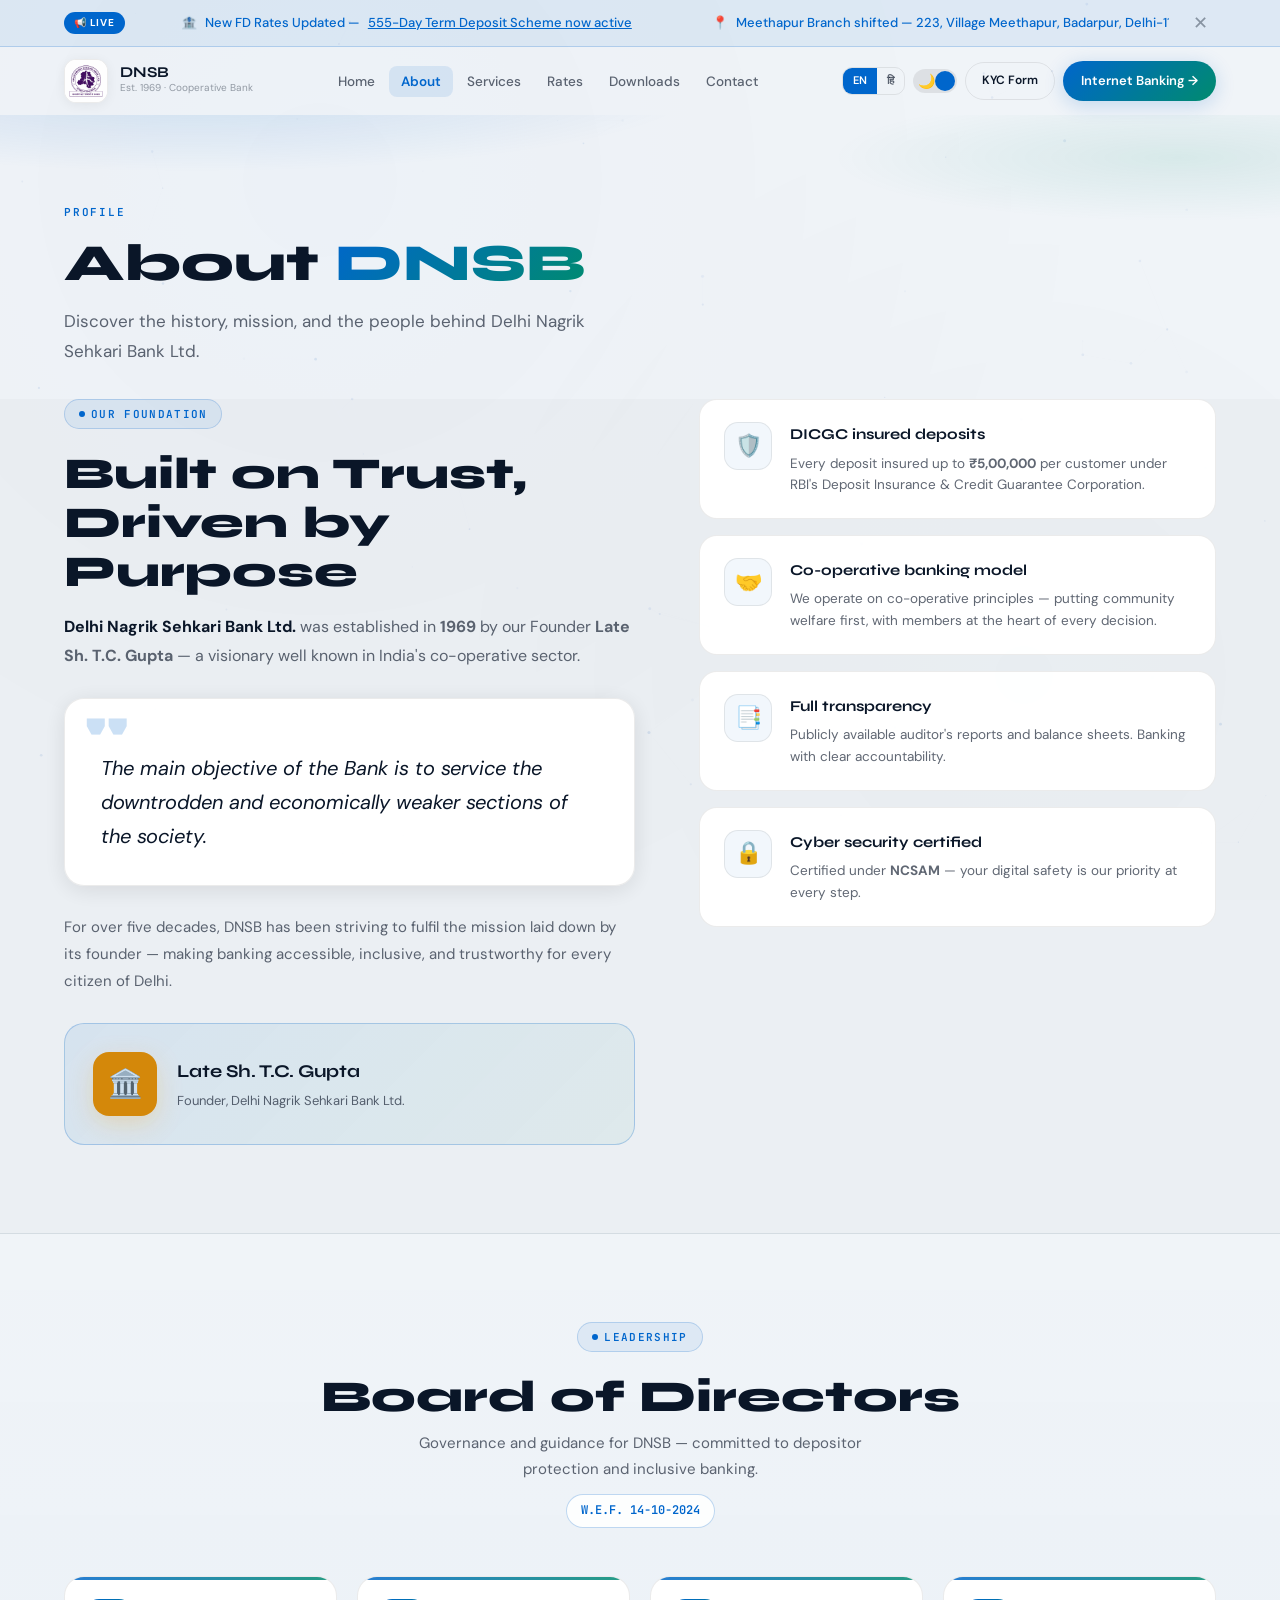
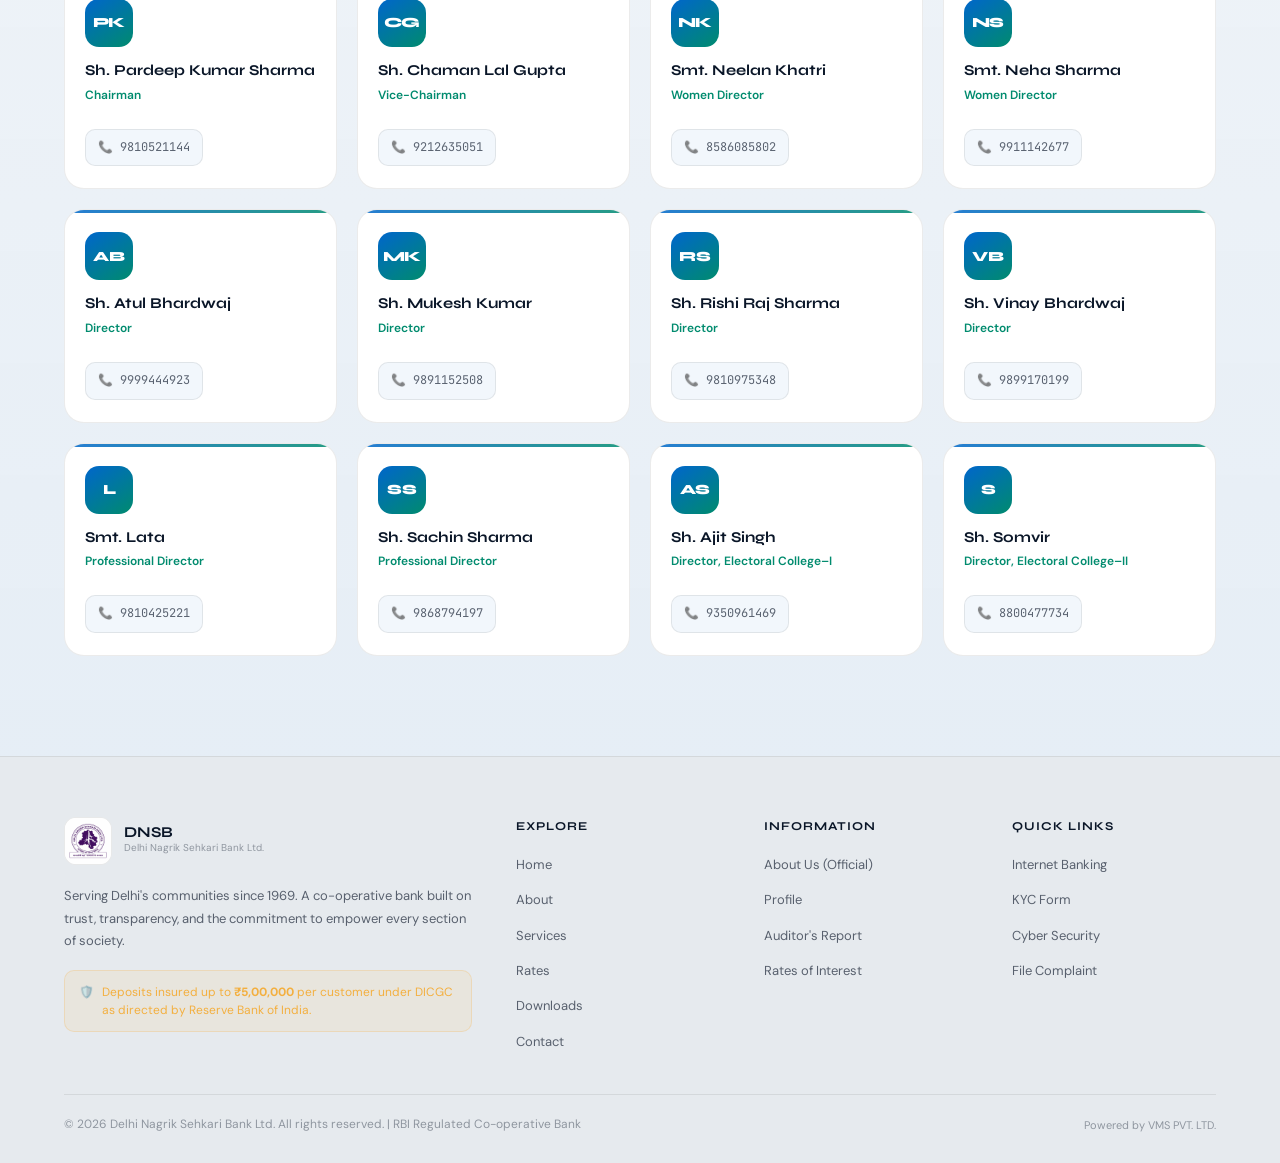
==== commit 9df7654c: "adding lan" ====
--- a/about.html
+++ b/about.html
@@ -18,9 +18,9 @@
 <main class="page-main">
   <header class="page-hero section" style="padding-bottom:32px">
     <div class="container">
-      <p class="page-kicker">Profile</p>
-      <h1 class="page-title">About <span class="gradient-text">DNSB</span></h1>
-      <p class="page-lead">Discover the history, mission, and the people behind Delhi Nagrik Sehkari Bank Ltd.</p>
+      <p class="page-kicker" data-i18n="page.about.kicker">Profile</p>
+      <h1 class="page-title"><span data-i18n="page.about.title">About</span> <span class="gradient-text" data-i18n="page.about.title_x">DNSB</span></h1>
+      <p class="page-lead" data-i18n="page.about.lead">Discover the history, mission, and the people behind Delhi Nagrik Sehkari Bank Ltd.</p>
     </div>
   </header>
 
@@ -168,8 +168,9 @@
 </main>
 
 <div id="footer-mount" class="components-mount"></div>
-<button type="button" id="to-top" onclick="window.scrollTo({top:0,behavior:'smooth'})" aria-label="Back to top">↑</button>
+<button type="button" id="to-top" onclick="window.scrollTo({top:0,behavior:'smooth'})" data-i18n-title="to_top">↑</button>
 
+<script src="js/i18n.js"></script>
 <script src="js/site-shared.js"></script>
 <script>
 const ro = new IntersectionObserver(entries => {
--- a/css/main.css
+++ b/css/main.css
@@ -244,6 +244,32 @@
 
 .nav-right { display: flex; align-items: center; gap: 8px; }
 
+.lang-switch, .mob-lang {
+  display: inline-flex;
+  align-items: center;
+  border: 1px solid var(--border);
+  border-radius: 10px;
+  overflow: hidden;
+  flex-shrink: 0;
+}
+.mob-lang { margin-bottom: 4px; }
+.lang-btn {
+  font-family: inherit;
+  font-size: 11px;
+  font-weight: 600;
+  padding: 6px 10px;
+  border: none;
+  background: transparent;
+  color: var(--text-secondary);
+  cursor: pointer;
+  line-height: 1.2;
+}
+.lang-btn:hover { color: var(--text-primary); background: var(--bg-hover); }
+.lang-btn.lang-active {
+  background: var(--accent);
+  color: #fff;
+}
+
 /* Theme toggle */
 .theme-toggle {
   width: 44px; height: 24px; border-radius: 100px; cursor: pointer; border: none;
@@ -267,6 +293,7 @@
   .nav-links { display:none; }
   .hamburger { display:flex; }
   .nav-right .btn-ghost { display:none; }
+  .nav-right .lang-switch { display:none; }
 }
 
 /* ================================================================
@@ -281,6 +308,7 @@
 #mob-nav a { font-family:'Syne',sans-serif; font-size:24px; font-weight:700; color:var(--text-secondary); text-decoration:none; transition:color 0.2s; }
 #mob-nav a:hover { color:var(--accent); }
 #mob-close { position:absolute; top:20px; right:20px; font-size:24px; background:none; border:none; cursor:pointer; color:var(--text-muted); }
+#mob-nav .mob-lang { position:absolute; top:20px; left:20px; margin:0; }
 
 /* ================================================================
    HERO
@@ -386,7 +414,7 @@
 .svc-card::before {
   content:''; position:absolute; inset:0; border-radius:inherit;
   background: linear-gradient(135deg, rgba(0,212,255,0.06), transparent 60%);
-  opacity:0; transition: opacity 0.3s;
+  opacity:0; transition: opacity 0.3s; pointer-events:none; z-index:0;
 }
 .svc-card:hover { border-color: var(--border-accent); transform: translateY(-5px); box-shadow: var(--shadow-glow); }
 .svc-card:hover::before { opacity:1; }
@@ -396,6 +424,18 @@
 .svc-card p { font-size:13px; color:var(--text-secondary); line-height:1.6; margin-bottom:16px; }
 .svc-tags { display:flex; flex-wrap:wrap; gap:6px; margin-bottom:18px; }
 .svc-tag { font-size:11px; background:var(--bg-hover); border:1px solid var(--border); color:var(--text-secondary); border-radius:6px; padding:3px 10px; }
+a.svc-tag {
+  text-decoration:none; cursor:pointer;
+  transition: border-color 0.2s, color 0.2s, background 0.2s;
+}
+a.svc-tag:hover { border-color: var(--border-accent); color: var(--accent); background: var(--bg-card); }
+.svc-card-overlay {
+  position:absolute; inset:0; z-index:1; border-radius:inherit;
+  text-indent:-9999px; overflow:hidden; outline:none;
+}
+.svc-card-inner { position:relative; z-index:2; pointer-events:none; }
+.svc-card-inner .svc-tags a,
+.svc-card-inner .svc-link { pointer-events:auto; }
 .svc-link { font-size:13px; font-weight:600; color:var(--accent); text-decoration:none; display:inline-flex; align-items:center; gap:5px; transition:gap 0.2s; }
 .svc-link:hover { gap:9px; }
 
@@ -1082,12 +1122,31 @@
   .services-grid { grid-template-columns: 1fr; }
 }
 .service-card {
+  position: relative;
+  overflow: hidden;
   background: var(--bg-card);
   border: 1px solid var(--border);
   border-radius: 22px;
   padding: 28px 26px;
   transition: border-color 0.25s, box-shadow 0.25s, transform 0.25s;
   box-shadow: var(--shadow-card);
+}
+.service-card-overlay {
+  position: absolute;
+  inset: 0;
+  z-index: 1;
+  border-radius: inherit;
+  text-indent: -9999px;
+  overflow: hidden;
+  outline: none;
+}
+.service-card-inner {
+  position: relative;
+  z-index: 2;
+  pointer-events: none;
+}
+.service-card-inner a {
+  pointer-events: auto;
 }
 .service-card:hover {
   border-color: var(--border-accent);
@@ -1127,6 +1186,14 @@
   font-size: 14px;
   color: var(--text-secondary);
   line-height: 1.55;
+}
+.service-list li a {
+  color: inherit;
+  text-decoration: none;
+  transition: color 0.2s;
+}
+.service-list li a:hover {
+  color: var(--accent);
 }
 .service-list li::before {
   content: '';
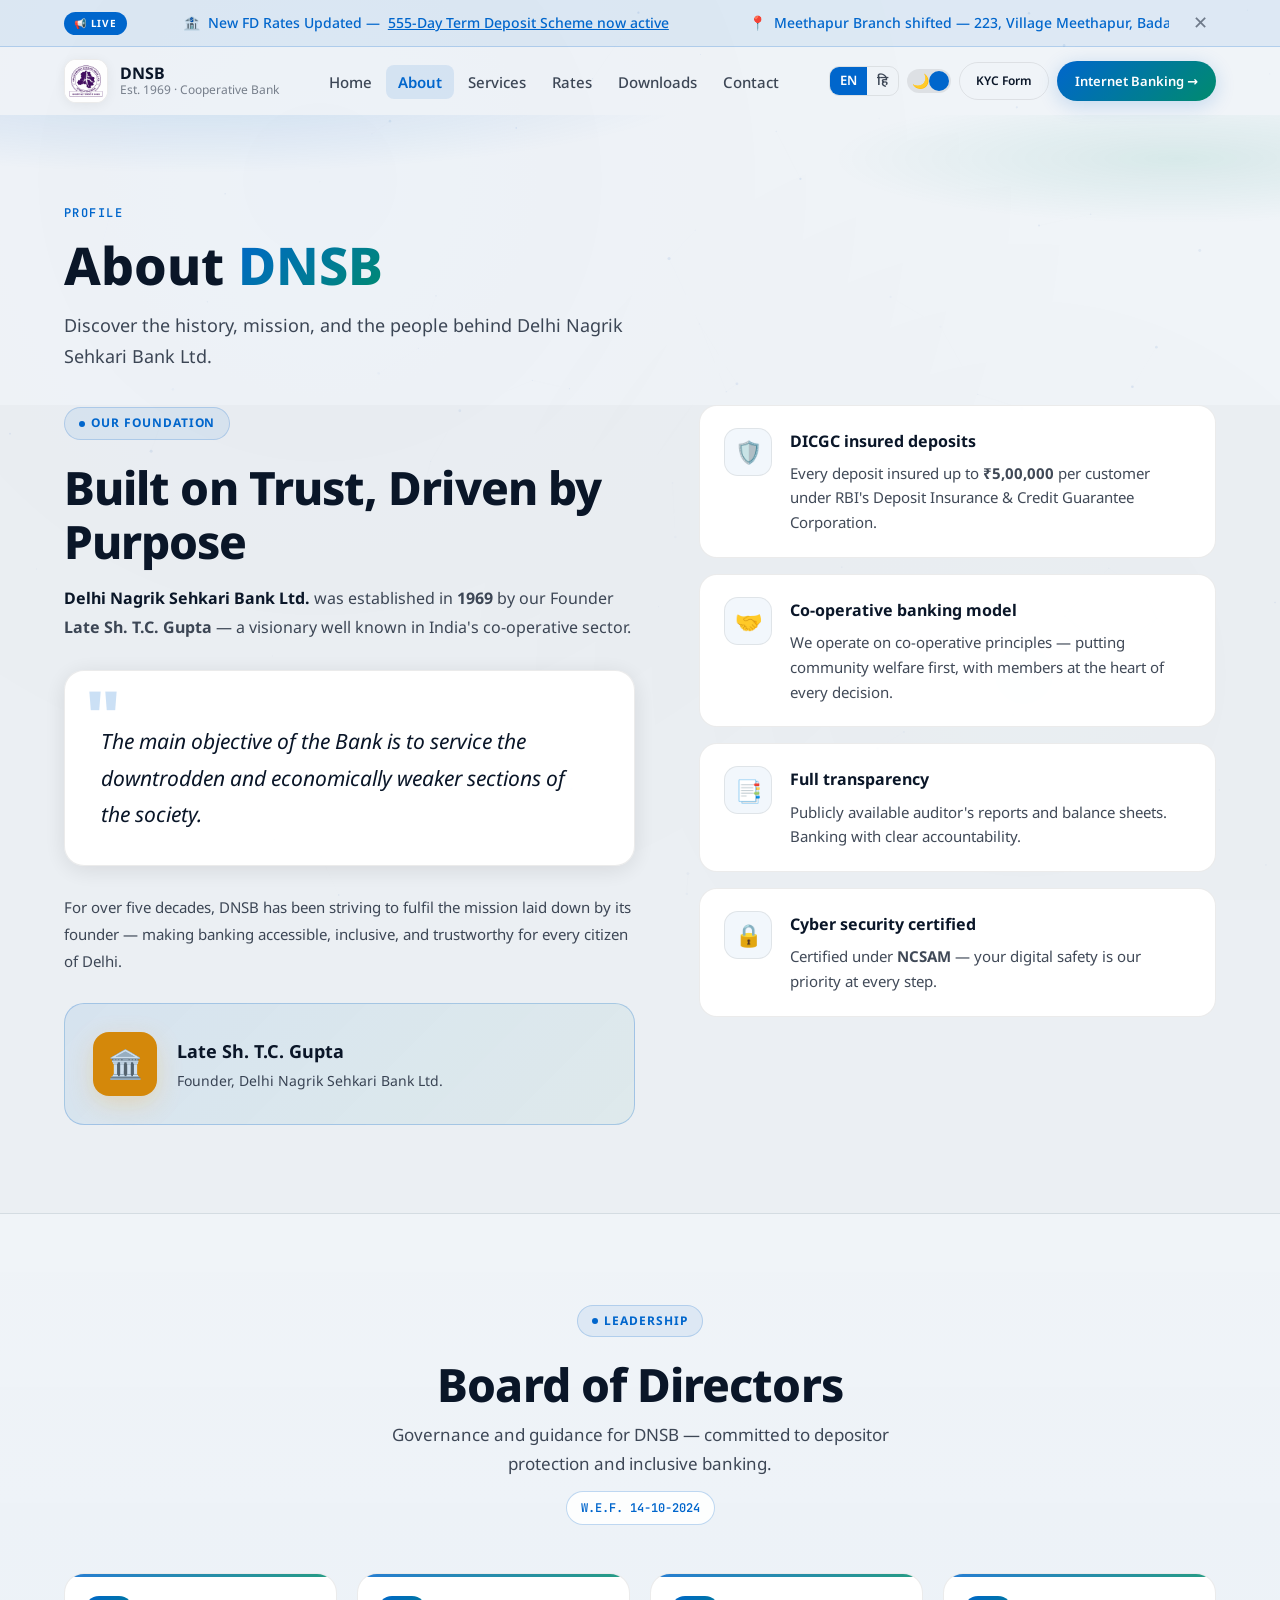
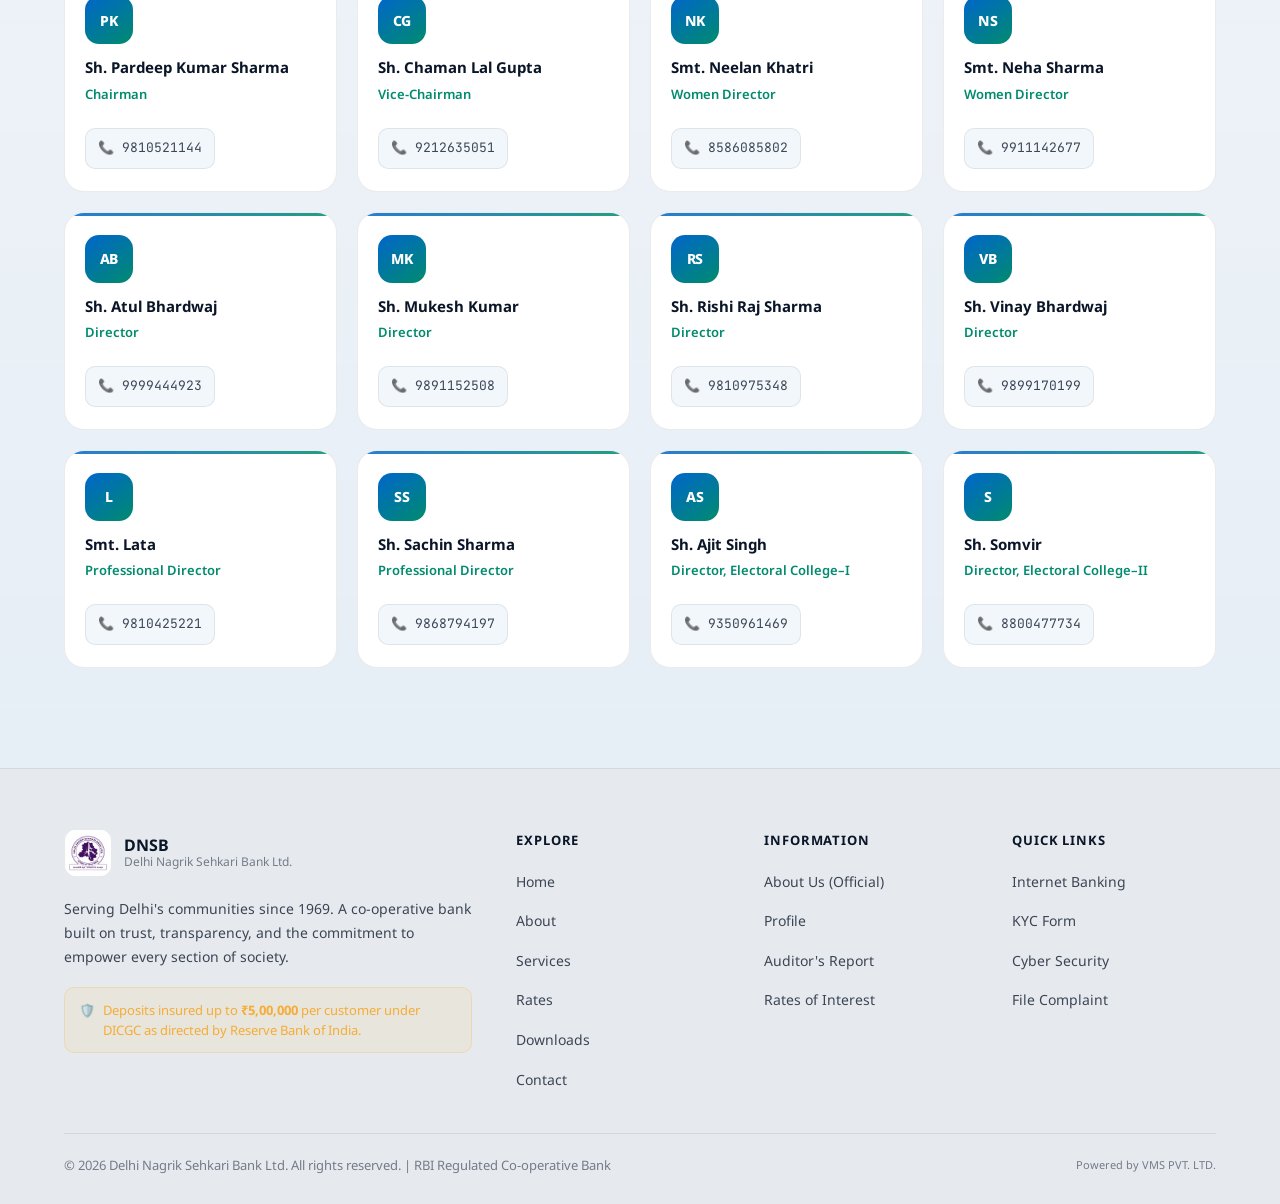
==== commit 2f67fa9d: "." ====
--- a/about.html
+++ b/about.html
@@ -7,7 +7,7 @@
 <meta name="description" content="Discover the history, mission, and leadership of Delhi Nagrik Sehkari Bank Ltd. — established 1969 by Late Sh. T.C. Gupta."/>
 <link rel="preconnect" href="https://fonts.googleapis.com"/>
 <link rel="preconnect" href="https://fonts.gstatic.com" crossorigin/>
-<link href="https://fonts.googleapis.com/css2?family=Syne:wght@400;600;700;800&family=DM+Sans:ital,wght@0,300;0,400;0,500;0,600;1,400&family=JetBrains+Mono:wght@400;600&display=swap" rel="stylesheet"/>
+<link href="https://fonts.googleapis.com/css2?family=JetBrains+Mono:wght@400;600&family=Noto+Sans+Devanagari:wght@400;500;600;700;800&family=Noto+Sans:ital,wght@0,400;0,500;0,600;0,700;0,800;1,400&display=swap" rel="stylesheet"/>
 <link rel="stylesheet" href="css/main.css"/>
 </head>
 <body>
@@ -28,22 +28,22 @@
     <div class="container">
       <div class="about-story-grid">
         <div class="reveal-left">
-          <span class="tag">Our foundation</span>
-          <h2 class="section-title" style="margin-bottom:16px">Built on Trust, Driven by Purpose</h2>
-          <p style="color:var(--text-secondary);font-size:16px;line-height:1.8;margin-bottom:16px;">
+          <span class="tag" data-i18n="page.about.tag_foundation">Our foundation</span>
+          <h2 class="section-title" style="margin-bottom:16px" data-i18n="home.about.title">Built on Trust, Driven by Purpose</h2>
+          <p style="color:var(--text-secondary);font-size:16px;line-height:1.8;margin-bottom:16px;" data-i18n-html="page.about.story_p1">
             <strong style="color:var(--text-primary)">Delhi Nagrik Sehkari Bank Ltd.</strong> was established in <strong>1969</strong> by our Founder <strong>Late Sh. T.C. Gupta</strong> — a visionary well known in India&apos;s co-operative sector.
           </p>
           <div class="story-quote-wrap">
-            <p class="story-quote">The main objective of the Bank is to service the downtrodden and economically weaker sections of the society.</p>
+            <p class="story-quote" data-i18n="page.about.mission_quote">The main objective of the Bank is to service the downtrodden and economically weaker sections of the society.</p>
           </div>
-          <p style="color:var(--text-secondary);font-size:15px;line-height:1.8;">
+          <p style="color:var(--text-secondary);font-size:15px;line-height:1.8;" data-i18n="home.about.p2">
             For over five decades, DNSB has been striving to fulfil the mission laid down by its founder — making banking accessible, inclusive, and trustworthy for every citizen of Delhi.
           </p>
           <div class="founder-spotlight">
             <div class="founder-spotlight-ico" aria-hidden="true">🏛️</div>
             <div>
-              <h3>Late Sh. T.C. Gupta</h3>
-              <p>Founder, Delhi Nagrik Sehkari Bank Ltd.</p>
+              <h3 data-i18n="home.about.founder">Late Sh. T.C. Gupta</h3>
+              <p data-i18n="home.about.founder_role">Founder, Delhi Nagrik Sehkari Bank Ltd.</p>
             </div>
           </div>
         </div>
@@ -51,29 +51,29 @@
           <article class="pillar-card">
             <div class="pillar-emoji" aria-hidden="true">🛡️</div>
             <div>
-              <h4>DICGC insured deposits</h4>
-              <p>Every deposit insured up to <strong>₹5,00,000</strong> per customer under RBI&apos;s Deposit Insurance &amp; Credit Guarantee Corporation.</p>
+              <h4 data-i18n="page.about.pl1_t">DICGC insured deposits</h4>
+              <p data-i18n-html="page.about.pl1_d">Every deposit insured up to <strong>₹5,00,000</strong> per customer under RBI&apos;s Deposit Insurance &amp; Credit Guarantee Corporation.</p>
             </div>
           </article>
           <article class="pillar-card">
             <div class="pillar-emoji" aria-hidden="true">🤝</div>
             <div>
-              <h4>Co-operative banking model</h4>
-              <p>We operate on co-operative principles — putting community welfare first, with members at the heart of every decision.</p>
+              <h4 data-i18n="page.about.pl2_t">Co-operative banking model</h4>
+              <p data-i18n="page.about.pl2_d">We operate on co-operative principles — putting community welfare first, with members at the heart of every decision.</p>
             </div>
           </article>
           <article class="pillar-card">
             <div class="pillar-emoji" aria-hidden="true">📑</div>
             <div>
-              <h4>Full transparency</h4>
-              <p>Publicly available auditor&apos;s reports and balance sheets. Banking with clear accountability.</p>
+              <h4 data-i18n="page.about.pl3_t">Full transparency</h4>
+              <p data-i18n="page.about.pl3_d">Publicly available auditor&apos;s reports and balance sheets. Banking with clear accountability.</p>
             </div>
           </article>
           <article class="pillar-card">
             <div class="pillar-emoji" aria-hidden="true">🔒</div>
             <div>
-              <h4>Cyber security certified</h4>
-              <p>Certified under <strong>NCSAM</strong> — your digital safety is our priority at every step.</p>
+              <h4 data-i18n="page.about.pl4_t">Cyber security certified</h4>
+              <p data-i18n-html="page.about.pl4_d">Certified under <strong>NCSAM</strong> — your digital safety is our priority at every step.</p>
             </div>
           </article>
         </div>
@@ -84,7 +84,7 @@
   <section class="board-section section" id="leadership" aria-labelledby="board-heading">
     <div class="container">
       <div class="board-head reveal">
-        <span class="tag">Leadership</span>
+        <span class="tag" data-i18n="page.about.tag_leadership">Leadership</span>
         <h2 id="board-heading" class="section-title" style="margin-bottom:8px">Board of Directors</h2>
         <p class="section-sub" style="margin:0 auto 0;max-width:520px">Governance and guidance for DNSB — committed to depositor protection and inclusive banking.</p>
         <p class="board-date">W.E.F. 14-10-2024</p>
--- a/css/main.css
+++ b/css/main.css
@@ -3,6 +3,9 @@
 ================================================================ */
 :root {
   --transition-theme: background 0.4s ease, color 0.4s ease, border-color 0.4s ease, box-shadow 0.4s ease;
+  /* Readable on screen + Hindi (Devanagari); avoids thin display fonts for older readers */
+  --font-sans: "Noto Sans", "Noto Sans Devanagari", system-ui, -apple-system, "Segoe UI", Roboto, "Helvetica Neue", Arial, sans-serif;
+  --font-mono: "JetBrains Mono", ui-monospace, "Cascadia Code", monospace;
 }
 
 [data-theme="dark"] {
@@ -14,8 +17,8 @@
   --border:       rgba(255,255,255,0.08);
   --border-accent:rgba(0,212,255,0.2);
   --text-primary: #E8F4FD;
-  --text-secondary:rgba(232,244,253,0.62);
-  --text-muted:   rgba(232,244,253,0.36);
+  --text-secondary:rgba(232,244,253,0.78);
+  --text-muted:   rgba(232,244,253,0.5);
   --accent:       #00D4FF;
   --accent-2:     #00C4A0;
   --accent-gold:  #F5A623;
@@ -38,8 +41,8 @@
   --border:       rgba(0,0,0,0.08);
   --border-accent:rgba(0,100,200,0.25);
   --text-primary: #0A1628;
-  --text-secondary:rgba(10,22,40,0.65);
-  --text-muted:   rgba(10,22,40,0.4);
+  --text-secondary:rgba(10,22,40,0.78);
+  --text-muted:   rgba(10,22,40,0.52);
   --accent:       #0066CC;
   --accent-2:     #008B6E;
   --accent-gold:  #D4880A;
@@ -59,8 +62,11 @@
 body {
   background: var(--bg-base);
   color: var(--text-primary);
-  font-family: 'DM Sans', sans-serif;
-  font-size: 16px; line-height: 1.65;
+  font-family: var(--font-sans);
+  font-size: 18px;
+  line-height: 1.7;
+  -webkit-font-smoothing: antialiased;
+  text-rendering: optimizeLegibility;
   overflow-x: hidden;
   transition: var(--transition-theme);
 }
@@ -86,8 +92,8 @@
 
 .tag {
   display: inline-flex; align-items: center; gap: 6px;
-  font-family: 'JetBrains Mono', monospace; font-size: 11px; font-weight: 600;
-  letter-spacing: 0.12em; text-transform: uppercase;
+  font-family: var(--font-sans); font-size: 12px; font-weight: 700;
+  letter-spacing: 0.08em; text-transform: uppercase;
   color: var(--accent); background: rgba(0,212,255,0.08);
   border: 1px solid rgba(0,212,255,0.2); border-radius: 100px; padding: 5px 14px;
   margin-bottom: 20px;
@@ -97,10 +103,11 @@
 @keyframes blink { 0%,100%{opacity:1} 50%{opacity:0.3} }
 
 .section-title {
-  font-family: 'Syne', sans-serif; font-size: clamp(28px,4vw,44px); font-weight: 800;
-  line-height: 1.12; color: var(--text-primary); margin-bottom: 12px;
-}
-.section-sub { color: var(--text-secondary); font-size: 15px; max-width: 520px; line-height: 1.75; margin-bottom: 48px; }
+  font-family: var(--font-sans); font-size: clamp(30px,4.2vw,46px); font-weight: 800;
+  line-height: 1.18; color: var(--text-primary); margin-bottom: 12px;
+  letter-spacing: -0.02em;
+}
+.section-sub { color: var(--text-secondary); font-size: 17px; max-width: 560px; line-height: 1.75; margin-bottom: 48px; }
 .gradient-text {
   background: linear-gradient(135deg, var(--accent), var(--accent-2));
   -webkit-background-clip: text; -webkit-text-fill-color: transparent; background-clip: text;
@@ -108,8 +115,8 @@
 
 .btn {
   display: inline-flex; align-items: center; justify-content: center; gap: 8px;
-  font-family: 'DM Sans', sans-serif; font-weight: 600; font-size: 14px;
-  padding: 12px 24px; border-radius: 100px; cursor: pointer; border: none;
+  font-family: var(--font-sans); font-weight: 600; font-size: 15px;
+  padding: 14px 26px; border-radius: 100px; cursor: pointer; border: none;
   text-decoration: none; transition: all 0.3s cubic-bezier(0.4,0,0.2,1);
   white-space: nowrap; position: relative; overflow: hidden;
 }
@@ -173,7 +180,7 @@
 .notif-track { display:flex; animation: notif-move 30s linear infinite; }
 .notif-track:hover { animation-play-state: paused; }
 .notif-item {
-  white-space: nowrap; padding: 0 40px; font-size: 13px; color: var(--nb-text); font-weight: 500;
+  white-space: nowrap; padding: 0 40px; font-size: 14px; color: var(--nb-text); font-weight: 500;
   display: flex; align-items: center; gap: 8px;
 }
 .notif-item a { color: inherit; text-decoration: underline; }
@@ -222,14 +229,14 @@
   width: 38px; height: 38px; border-radius: 10px; flex-shrink:0;
   background: linear-gradient(135deg, var(--accent), var(--accent-2));
   display: flex; align-items: center; justify-content: center;
-  font-family: 'Syne', sans-serif; font-weight: 800; font-size: 14px; color: #fff;
-}
-.nav-logo-name { font-family: 'Syne', sans-serif; font-weight: 700; font-size: 15px; color: var(--text-primary); line-height: 1; }
-.nav-logo-sub { font-size: 10px; color: var(--text-muted); }
+  font-family: var(--font-sans); font-weight: 800; font-size: 14px; color: #fff;
+}
+.nav-logo-name { font-family: var(--font-sans); font-weight: 700; font-size: 16px; color: var(--text-primary); line-height: 1.15; }
+.nav-logo-sub { font-size: 12px; color: var(--text-muted); line-height: 1.3; }
 
 .nav-links { display: flex; align-items: center; gap: 2px; list-style: none; }
 .nav-links a {
-  color: var(--text-secondary); font-size: 13.5px; font-weight: 500;
+  color: var(--text-secondary); font-size: 15px; font-weight: 500;
   text-decoration: none; padding: 7px 12px; border-radius: 8px; transition: all 0.2s;
 }
 .nav-links a:hover { color: var(--text-primary); background: var(--bg-hover); }
@@ -255,7 +262,7 @@
 .mob-lang { margin-bottom: 4px; }
 .lang-btn {
   font-family: inherit;
-  font-size: 11px;
+  font-size: 13px;
   font-weight: 600;
   padding: 6px 10px;
   border: none;
@@ -305,7 +312,7 @@
   flex-direction:column; align-items:center; justify-content:center; gap:24px;
 }
 #mob-nav.open { display:flex; }
-#mob-nav a { font-family:'Syne',sans-serif; font-size:24px; font-weight:700; color:var(--text-secondary); text-decoration:none; transition:color 0.2s; }
+#mob-nav a { font-family:var(--font-sans); font-size:24px; font-weight:700; color:var(--text-secondary); text-decoration:none; transition:color 0.2s; }
 #mob-nav a:hover { color:var(--accent); }
 #mob-close { position:absolute; top:20px; right:20px; font-size:24px; background:none; border:none; cursor:pointer; color:var(--text-muted); }
 #mob-nav .mob-lang { position:absolute; top:20px; left:20px; margin:0; }
@@ -321,17 +328,17 @@
 .hero-grid { display: grid; grid-template-columns: 1fr 1fr; gap: 60px; align-items: center; }
 
 .hero-title {
-  font-family: 'Syne', sans-serif; font-size: clamp(36px,5.5vw,64px);
+  font-family: var(--font-sans); font-size: clamp(36px,5.5vw,64px);
   font-weight: 800; line-height: 1.08; margin-bottom: 20px; color: var(--text-primary);
 }
-.hero-desc { font-size: 16px; color: var(--text-secondary); max-width: 460px; line-height: 1.75; margin-bottom: 36px; }
+.hero-desc { font-size: 18px; color: var(--text-secondary); max-width: 480px; line-height: 1.75; margin-bottom: 36px; }
 .hero-ctas { display:flex; gap:12px; flex-wrap:wrap; margin-bottom:44px; }
 
 .hero-trust { display:flex; gap:10px; flex-wrap:wrap; }
 .trust-pill {
   display:flex; align-items:center; gap:7px;
   background: var(--bg-surface); border: 1px solid var(--border);
-  border-radius:100px; padding: 7px 16px; font-size: 12px; font-weight: 500;
+  border-radius:100px; padding: 7px 16px; font-size: 13px; font-weight: 500;
   color: var(--text-secondary); backdrop-filter:blur(12px);
 }
 .trust-pill .dot { width:6px; height:6px; border-radius:50%; background:var(--accent-2); }
@@ -348,14 +355,14 @@
 
 .hc-top { display:flex; justify-content:space-between; align-items:flex-start; margin-bottom:22px; }
 .hc-chip { width:38px; height:28px; border-radius:6px; background:linear-gradient(135deg,var(--accent-gold),#e8950a); box-shadow:0 2px 10px rgba(245,166,35,0.4); }
-.hc-label { font-size:11px; color:var(--text-muted); text-transform:uppercase; letter-spacing:0.08em; }
-.hc-name { font-family:'Syne',sans-serif; font-weight:700; font-size:15px; color:var(--text-primary); margin-top:3px; }
-.hc-amount { font-family:'JetBrains Mono',monospace; font-size:34px; font-weight:600; line-height:1; }
-.hc-amount-label { font-size:11px; color:var(--text-muted); margin-bottom:6px; letter-spacing:0.06em; }
+.hc-label { font-size:12px; color:var(--text-muted); text-transform:uppercase; letter-spacing:0.06em; }
+.hc-name { font-family:var(--font-sans); font-weight:700; font-size:16px; color:var(--text-primary); margin-top:3px; }
+.hc-amount { font-family:var(--font-mono); font-size:34px; font-weight:600; line-height:1; font-variant-numeric: tabular-nums; }
+.hc-amount-label { font-size:12px; color:var(--text-muted); margin-bottom:6px; letter-spacing:0.05em; }
 .hc-divider { height:1px; background:var(--border); margin:18px 0; }
 .hc-row { display:flex; justify-content:space-between; }
-.hc-stat-val { font-family:'JetBrains Mono',monospace; font-size:17px; font-weight:600; color:var(--accent); text-align:center; }
-.hc-stat-key { font-size:10px; color:var(--text-muted); text-align:center; margin-top:3px; }
+.hc-stat-val { font-family:var(--font-mono); font-size:17px; font-weight:600; color:var(--accent); text-align:center; }
+.hc-stat-key { font-size:12px; color:var(--text-muted); text-align:center; margin-top:3px; }
 
 .mini-float {
   position:absolute; bottom:-16px; right:-20px;
@@ -364,10 +371,10 @@
   animation: float-y 5s 1s ease-in-out infinite reverse;
 }
 [data-theme="light"] .mini-float { background: rgba(0,139,110,0.08); border-color: rgba(0,139,110,0.2); }
-.mf-title { font-size:10px; color:var(--accent-2); text-transform:uppercase; letter-spacing:0.08em; margin-bottom:4px; }
-.mf-val { font-family:'JetBrains Mono',monospace; font-size:22px; font-weight:600; color:var(--text-primary); }
-.mf-sub { font-size:11px; color:var(--text-muted); }
-.mf-badge { display:inline-block; margin-top:8px; background:rgba(0,196,160,0.2); color:var(--accent-2); border-radius:100px; font-size:10px; padding:3px 10px; font-weight:600; }
+.mf-title { font-size:12px; color:var(--accent-2); text-transform:uppercase; letter-spacing:0.06em; margin-bottom:4px; }
+.mf-val { font-family:var(--font-mono); font-size:22px; font-weight:600; color:var(--text-primary); font-variant-numeric: tabular-nums; }
+.mf-sub { font-size:12px; color:var(--text-muted); }
+.mf-badge { display:inline-block; margin-top:8px; background:rgba(0,196,160,0.2); color:var(--accent-2); border-radius:100px; font-size:12px; padding:4px 11px; font-weight:600; }
 
 @media(max-width:900px) { .hero-grid { grid-template-columns:1fr; } .hero-visual { display:none; } }
 
@@ -384,13 +391,13 @@
   position:absolute; left:0; top:0; bottom:0; z-index:2;
   display:flex; align-items:center; padding:0 18px;
   background: linear-gradient(90deg, var(--bg-mid) 65%, transparent);
-  font-family:'JetBrains Mono',monospace; font-size:10px; font-weight:600;
-  color:var(--accent); letter-spacing:0.1em; gap:7px; white-space:nowrap;
+  font-family:var(--font-mono); font-size:11px; font-weight:600;
+  color:var(--accent); letter-spacing:0.08em; gap:7px; white-space:nowrap;
 }
 .mq-label::before { content:''; width:6px; height:6px; background:var(--accent); border-radius:50%; animation:blink 1.5s infinite; }
 .mq-track { display:flex; animation: mq-scroll 40s linear infinite; padding-left:120px; }
 .mq-track:hover { animation-play-state:paused; }
-.mq-item { white-space:nowrap; padding:0 44px; font-size:13px; color:var(--text-secondary); display:flex; align-items:center; gap:8px; }
+.mq-item { white-space:nowrap; padding:0 44px; font-size:14px; color:var(--text-secondary); display:flex; align-items:center; gap:8px; }
 .mq-item a { color:var(--accent); text-decoration:none; }
 .mq-item a:hover { text-decoration:underline; }
 .mq-dot { color:var(--accent); opacity:0.4; }
@@ -420,10 +427,10 @@
 .svc-card:hover::before { opacity:1; }
 
 .svc-icon { width:48px; height:48px; border-radius:12px; display:flex; align-items:center; justify-content:center; font-size:22px; margin-bottom:18px; }
-.svc-card h3 { font-family:'Syne',sans-serif; font-weight:700; font-size:17px; margin-bottom:8px; color:var(--text-primary); }
-.svc-card p { font-size:13px; color:var(--text-secondary); line-height:1.6; margin-bottom:16px; }
+.svc-card h3 { font-family:var(--font-sans); font-weight:700; font-size:18px; margin-bottom:8px; color:var(--text-primary); }
+.svc-card p { font-size:15px; color:var(--text-secondary); line-height:1.65; margin-bottom:16px; }
 .svc-tags { display:flex; flex-wrap:wrap; gap:6px; margin-bottom:18px; }
-.svc-tag { font-size:11px; background:var(--bg-hover); border:1px solid var(--border); color:var(--text-secondary); border-radius:6px; padding:3px 10px; }
+.svc-tag { font-size:12px; background:var(--bg-hover); border:1px solid var(--border); color:var(--text-secondary); border-radius:6px; padding:4px 11px; }
 a.svc-tag {
   text-decoration:none; cursor:pointer;
   transition: border-color 0.2s, color 0.2s, background 0.2s;
@@ -436,7 +443,7 @@
 .svc-card-inner { position:relative; z-index:2; pointer-events:none; }
 .svc-card-inner .svc-tags a,
 .svc-card-inner .svc-link { pointer-events:auto; }
-.svc-link { font-size:13px; font-weight:600; color:var(--accent); text-decoration:none; display:inline-flex; align-items:center; gap:5px; transition:gap 0.2s; }
+.svc-link { font-size:14px; font-weight:600; color:var(--accent); text-decoration:none; display:inline-flex; align-items:center; gap:5px; transition:gap 0.2s; }
 .svc-link:hover { gap:9px; }
 
 @media(max-width:900px) { .svc-grid { grid-template-columns:1fr 1fr; } }
@@ -450,12 +457,12 @@
 .stat-item { padding:32px 20px; text-align:center; border-right:1px solid var(--border); }
 .stat-item:last-child { border-right:none; }
 .stat-num {
-  font-family:'JetBrains Mono',monospace; font-size:clamp(30px,4vw,46px); font-weight:600; line-height:1;
+  font-family:var(--font-mono); font-size:clamp(30px,4vw,46px); font-weight:600; line-height:1;
   background: linear-gradient(135deg, var(--text-primary), var(--accent));
   -webkit-background-clip:text; -webkit-text-fill-color:transparent; background-clip:text;
 }
-.stat-label { font-size:13px; color:var(--text-secondary); margin-top:6px; font-weight:500; }
-.stat-sub { font-size:11px; color:var(--text-muted); margin-top:3px; }
+.stat-label { font-size:14px; color:var(--text-secondary); margin-top:6px; font-weight:500; }
+.stat-sub { font-size:12px; color:var(--text-muted); margin-top:3px; }
 @media(max-width:680px) { .stats-grid { grid-template-columns:1fr 1fr; } .stat-item { border-right:none; border-bottom:1px solid var(--border); } .stat-item:last-child { border-bottom:none; } }
 
 /* ================================================================
@@ -472,15 +479,15 @@
   border:1px solid var(--border); border-radius:14px; padding:14px 18px; margin-top:24px;
 }
 .founder-av { width:46px; height:46px; border-radius:50%; background:linear-gradient(135deg,var(--accent-gold),#e8950a); display:flex; align-items:center; justify-content:center; font-size:20px; flex-shrink:0; }
-.founder-name { font-family:'Syne',sans-serif; font-weight:700; font-size:14px; color:var(--text-primary); }
-.founder-role { font-size:11px; color:var(--text-muted); }
+.founder-name { font-family:var(--font-sans); font-weight:700; font-size:14px; color:var(--text-primary); }
+.founder-role { font-size:12px; color:var(--text-muted); }
 
 .about-highlights { display:flex; flex-direction:column; gap:14px; }
 .hl-card { display:flex; gap:14px; background:var(--bg-card); border:1px solid var(--border); border-radius:14px; padding:20px; transition:all 0.25s; }
 .hl-card:hover { border-color:var(--border-accent); background:var(--bg-hover); }
 .hl-ico { font-size:24px; flex-shrink:0; }
-.hl-title { font-weight:600; font-size:14px; color:var(--text-primary); margin-bottom:4px; }
-.hl-desc { font-size:13px; color:var(--text-secondary); line-height:1.5; }
+.hl-title { font-weight:600; font-size:15px; color:var(--text-primary); margin-bottom:4px; }
+.hl-desc { font-size:14px; color:var(--text-secondary); line-height:1.6; }
 @media(max-width:900px) { .about-grid { grid-template-columns:1fr; gap:48px; } }
 
 /* ================================================================
@@ -490,13 +497,13 @@
 .calc-wrap { max-width: 780px; margin: 0 auto; }
 .calc-card { background:var(--bg-card); border:1px solid var(--border); border-radius:24px; padding:40px; }
 .calc-grid { display:grid; grid-template-columns:1fr 1fr; gap:28px; margin-bottom:28px; }
-.calc-group label { font-size:12px; font-weight:600; color:var(--text-secondary); text-transform:uppercase; letter-spacing:0.06em; display:block; margin-bottom:8px; }
+.calc-group label { font-size:13px; font-weight:600; color:var(--text-secondary); text-transform:uppercase; letter-spacing:0.05em; display:block; margin-bottom:8px; }
 .calc-input-wrap { position:relative; }
-.calc-prefix { position:absolute; left:14px; top:50%; transform:translateY(-50%); font-size:15px; color:var(--text-muted); font-family:'JetBrains Mono',monospace; }
+.calc-prefix { position:absolute; left:14px; top:50%; transform:translateY(-50%); font-size:15px; color:var(--text-muted); font-family:var(--font-mono); }
 input[type="number"], input[type="range"] { width:100%; }
 input[type="number"] {
   background: var(--input-bg); border:1px solid var(--border); color:var(--text-primary);
-  border-radius:12px; padding: 12px 14px 12px 32px; font-size:15px; font-family:'JetBrains Mono',monospace;
+  border-radius:12px; padding: 12px 14px 12px 32px; font-size:15px; font-family:var(--font-mono);
   outline:none; transition: border-color 0.2s;
   -moz-appearance: textfield; appearance: textfield;
 }
@@ -509,15 +516,15 @@
   -webkit-appearance:none; width:18px; height:18px; background:var(--accent);
   border-radius:50%; cursor:pointer; box-shadow:0 0 8px rgba(0,212,255,0.4);
 }
-.range-labels { display:flex; justify-content:space-between; font-size:10px; color:var(--text-muted); font-family:'JetBrains Mono',monospace; margin-top:4px; }
+.range-labels { display:flex; justify-content:space-between; font-size:12px; color:var(--text-muted); font-family:var(--font-mono); margin-top:4px; }
 
 .emi-result {
   background: linear-gradient(135deg, rgba(0,212,255,0.08), rgba(0,196,160,0.06));
   border: 1px solid var(--border-accent); border-radius:16px; padding:28px;
   display:grid; grid-template-columns:repeat(3,1fr); gap:16px; text-align:center;
 }
-.emi-val { font-family:'JetBrains Mono',monospace; font-size:clamp(18px,2.5vw,26px); font-weight:600; color:var(--accent); }
-.emi-key { font-size:11px; color:var(--text-muted); margin-top:4px; }
+.emi-val { font-family:var(--font-mono); font-size:clamp(18px,2.5vw,26px); font-weight:600; color:var(--accent); }
+.emi-key { font-size:12px; color:var(--text-muted); margin-top:4px; }
 .emi-divider { width:1px; background:var(--border); align-self:stretch; margin:0 auto; }
 @media(max-width:600px) { .calc-grid{grid-template-columns:1fr;} .emi-result{grid-template-columns:1fr;} .emi-divider{display:none;height:1px;width:100%;} }
 
@@ -529,14 +536,14 @@
 .d-feat { display:flex; gap:14px; background:var(--bg-card); border:1px solid var(--border); border-radius:14px; padding:18px; transition:all 0.25s; }
 .d-feat:hover { border-color:var(--border-accent); }
 .d-ico { font-size:22px; flex-shrink:0; }
-.d-title { font-weight:600; font-size:14px; color:var(--text-primary); margin-bottom:3px; }
-.d-desc { font-size:13px; color:var(--text-secondary); }
+.d-title { font-weight:600; font-size:15px; color:var(--text-primary); margin-bottom:3px; }
+.d-desc { font-size:14px; color:var(--text-secondary); line-height:1.6; }
 
 .ib-card { background:var(--bg-card); border:1px solid var(--border); border-radius:24px; padding:36px; text-align:center; }
 .ib-ico { font-size:52px; margin-bottom:18px; }
-.ib-title { font-family:'Syne',sans-serif; font-weight:800; font-size:22px; margin-bottom:8px; }
-.ib-desc { font-size:14px; color:var(--text-secondary); line-height:1.65; margin-bottom:24px; }
-.ib-secure { font-size:11px; color:var(--text-muted); margin-top:12px; display:flex; align-items:center; justify-content:center; gap:5px; }
+.ib-title { font-family:var(--font-sans); font-weight:800; font-size:22px; margin-bottom:8px; }
+.ib-desc { font-size:15px; color:var(--text-secondary); line-height:1.7; margin-bottom:24px; }
+.ib-secure { font-size:12px; color:var(--text-muted); margin-top:12px; display:flex; align-items:center; justify-content:center; gap:5px; }
 @media(max-width:900px) { .digital-grid{grid-template-columns:1fr;} }
 
 /* ================================================================
@@ -547,59 +554,152 @@
 .dash-header { display:flex; justify-content:space-between; align-items:center; margin-bottom:28px; padding-bottom:20px; border-bottom:1px solid var(--border); }
 .dash-user { display:flex; align-items:center; gap:14px; }
 .dash-avatar { width:44px; height:44px; border-radius:50%; background:linear-gradient(135deg,var(--accent),var(--accent-2)); display:flex; align-items:center; justify-content:center; font-size:18px; }
-.dash-name { font-family:'Syne',sans-serif; font-weight:700; font-size:15px; color:var(--text-primary); }
-.dash-id { font-size:11px; color:var(--text-muted); font-family:'JetBrains Mono',monospace; }
-.dash-status { display:flex; align-items:center; gap:6px; font-size:12px; color:var(--accent-2); }
+.dash-name { font-family:var(--font-sans); font-weight:700; font-size:15px; color:var(--text-primary); }
+.dash-id { font-size:12px; color:var(--text-muted); font-family:var(--font-mono); }
+.dash-status { display:flex; align-items:center; gap:6px; font-size:13px; color:var(--accent-2); }
 .dash-status::before { content:''; width:7px; height:7px; background:var(--accent-2); border-radius:50%; animation:blink 2s infinite; }
-.dash-bal { font-family:'JetBrains Mono',monospace; font-size:clamp(28px,4vw,42px); font-weight:600; line-height:1; margin-bottom:6px; }
-.dash-bal-label { font-size:12px; color:var(--text-muted); text-transform:uppercase; letter-spacing:0.06em; }
+.dash-bal { font-family:var(--font-mono); font-size:clamp(28px,4vw,42px); font-weight:600; line-height:1; margin-bottom:6px; }
+.dash-bal-label { font-size:13px; color:var(--text-muted); text-transform:uppercase; letter-spacing:0.05em; }
 .dash-cards { display:grid; grid-template-columns:repeat(3,1fr); gap:14px; margin-top:24px; }
 .dash-mini { background:var(--bg-surface); border:1px solid var(--border); border-radius:14px; padding:16px; }
-.dm-val { font-family:'JetBrains Mono',monospace; font-size:17px; font-weight:600; color:var(--text-primary); }
-.dm-key { font-size:11px; color:var(--text-muted); margin-top:3px; }
+.dm-val { font-family:var(--font-mono); font-size:17px; font-weight:600; color:var(--text-primary); }
+.dm-key { font-size:12px; color:var(--text-muted); margin-top:3px; }
 .dash-txns { margin-top:24px; }
-.txn-title { font-size:12px; color:var(--text-muted); text-transform:uppercase; letter-spacing:0.06em; margin-bottom:12px; }
+.txn-title { font-size:13px; color:var(--text-muted); text-transform:uppercase; letter-spacing:0.05em; margin-bottom:12px; }
 .txn-item { display:flex; justify-content:space-between; align-items:center; padding:10px 0; border-bottom:1px solid var(--border); }
 .txn-item:last-child { border-bottom:none; }
 .txn-left { display:flex; align-items:center; gap:12px; }
 .txn-ico { width:34px; height:34px; border-radius:10px; background:var(--bg-hover); display:flex; align-items:center; justify-content:center; font-size:15px; }
-.txn-name { font-size:14px; font-weight:500; color:var(--text-primary); }
-.txn-date { font-size:11px; color:var(--text-muted); }
-.txn-amt { font-family:'JetBrains Mono',monospace; font-size:14px; font-weight:600; }
+.txn-name { font-size:15px; font-weight:500; color:var(--text-primary); }
+.txn-date { font-size:12px; color:var(--text-muted); }
+.txn-amt { font-family:var(--font-mono); font-size:14px; font-weight:600; }
 .txn-amt.cr { color: #22c55e; }
 .txn-amt.dr { color: var(--accent-danger); }
-.dash-note { margin-top:20px; background:rgba(245,166,35,0.08); border:1px solid rgba(245,166,35,0.2); border-radius:10px; padding:12px 16px; font-size:12px; color:rgba(245,166,35,0.85); display:flex; gap:8px; }
+.dash-note { margin-top:20px; background:rgba(245,166,35,0.08); border:1px solid rgba(245,166,35,0.2); border-radius:10px; padding:12px 16px; font-size:13px; color:rgba(245,166,35,0.9); line-height:1.55; display:flex; gap:8px; }
 @media(max-width:600px) { .dash-cards{grid-template-columns:1fr 1fr;} }
 
 /* ================================================================
-   BRANCH LOCATOR
+   BRANCH LOCATOR (home)
 ================================================================ */
 #branches {}
-.branch-map-wrap { border-radius:20px; overflow:hidden; border:1px solid var(--border); }
-.branch-map-placeholder {
-  width:100%; height:340px;
-  background: linear-gradient(135deg, var(--bg-mid), var(--bg-base));
-  display:flex; flex-direction:column; align-items:center; justify-content:center; gap:16px;
-  position:relative; overflow:hidden;
-}
-.map-grid {
-  position:absolute; inset:0;
-  background-image: linear-gradient(var(--border) 1px, transparent 1px), linear-gradient(90deg, var(--border) 1px, transparent 1px);
-  background-size: 40px 40px;
-}
-.map-pins { display:flex; gap:20px; flex-wrap:wrap; justify-content:center; position:relative; z-index:1; }
-.map-pin { display:flex; flex-direction:column; align-items:center; gap:6px; cursor:pointer; }
-.pin-dot { width:14px; height:14px; border-radius:50%; background:var(--accent); box-shadow:0 0 12px var(--accent); animation:pin-pulse 2s ease-in-out infinite; }
-@keyframes pin-pulse { 0%,100%{box-shadow:0 0 6px var(--accent)} 50%{box-shadow:0 0 20px var(--accent),0 0 40px rgba(0,212,255,0.3)} }
-.pin-label { font-size:11px; font-weight:600; color:var(--text-primary); background:var(--bg-card); border:1px solid var(--border); border-radius:6px; padding:3px 8px; white-space:nowrap; }
-.map-cta { position:relative; z-index:1; }
-
-.branch-list { margin-top:28px; display:grid; grid-template-columns:1fr 1fr; gap:14px; }
-.b-card { background:var(--bg-card); border:1px solid var(--border); border-radius:14px; padding:20px; transition:all 0.25s; }
-.b-card:hover { border-color:var(--border-accent); }
-.b-name { font-family:'Syne',sans-serif; font-weight:700; font-size:14px; color:var(--text-primary); margin-bottom:6px; display:flex; align-items:center; gap:8px; }
-.b-addr { font-size:13px; color:var(--text-secondary); line-height:1.55; }
-@media(max-width:600px) { .branch-list{grid-template-columns:1fr;} }
+.branch-home-wrap {
+  border-radius: 24px;
+  padding: 28px 24px 32px;
+  background: var(--bg-card);
+  border: 1px solid var(--border);
+  box-shadow: var(--shadow-card);
+}
+@media (min-width: 640px) {
+  .branch-home-wrap {
+    padding: 32px 32px 36px;
+  }
+}
+#branches .loc-branches-panel-head {
+  margin-bottom: 20px;
+  padding-bottom: 14px;
+}
+.branch-list--home {
+  margin-top: 0;
+  display: grid;
+  grid-template-columns: repeat(2, 1fr);
+  gap: 18px;
+}
+@media (max-width: 700px) {
+  .branch-list--home {
+    grid-template-columns: 1fr;
+  }
+}
+#branches .branch-home-wrap .b-card {
+  position: relative;
+  display: flex;
+  flex-direction: column;
+  min-height: 100%;
+  padding: 22px 20px 20px 24px;
+  border-radius: 18px;
+  overflow: hidden;
+}
+#branches .branch-home-wrap .b-card::before {
+  content: "";
+  position: absolute;
+  top: 0;
+  left: 0;
+  width: 4px;
+  height: 100%;
+  background: linear-gradient(180deg, var(--accent), var(--accent-2));
+  border-radius: 18px 0 0 18px;
+}
+.b-card {
+  background: var(--bg-card);
+  border: 1px solid var(--border);
+  border-radius: 14px;
+  padding: 20px;
+  transition: all 0.25s;
+}
+.b-card:hover {
+  border-color: var(--border-accent);
+  box-shadow: var(--shadow-glow);
+}
+.b-name {
+  font-family: var(--font-sans);
+  font-weight: 700;
+  font-size: 15px;
+  color: var(--text-primary);
+  margin-bottom: 8px;
+  display: flex;
+  align-items: center;
+  gap: 8px;
+  flex-wrap: wrap;
+}
+.b-hq {
+  font-size: 11px;
+  font-weight: 600;
+  color: var(--text-muted);
+  font-family: var(--font-mono);
+}
+.b-addr {
+  font-size: 14px;
+  color: var(--text-secondary);
+  line-height: 1.65;
+  flex: 1;
+}
+.b-phone-line {
+  font-size: 13px;
+  color: var(--accent);
+  margin: 10px 0 0;
+  line-height: 1.5;
+}
+.b-phone-line a {
+  color: inherit;
+  font-weight: 600;
+  text-decoration: none;
+}
+.b-phone-line a:hover {
+  text-decoration: underline;
+}
+.b-note {
+  font-size: 12px;
+  color: var(--accent-2);
+  font-weight: 600;
+  margin: 8px 0 0;
+}
+#branches .branch-home-wrap .bc-dir {
+  margin-top: 14px;
+}
+.branch-home-cta {
+  margin-top: 28px;
+  text-align: center;
+}
+.branch-list {
+  margin-top: 28px;
+  display: grid;
+  grid-template-columns: 1fr 1fr;
+  gap: 14px;
+}
+@media (max-width: 600px) {
+  .branch-list {
+    grid-template-columns: 1fr;
+  }
+}
 
 /* ================================================================
    DOWNLOADS
@@ -609,7 +709,7 @@
 .dl-card:hover { border-color:var(--border-accent); transform:translateY(-3px); box-shadow:var(--shadow-glow); }
 .dl-ico { width:42px; height:42px; border-radius:10px; display:flex; align-items:center; justify-content:center; font-size:20px; flex-shrink:0; }
 .dl-name { font-size:14px; font-weight:600; color:var(--text-primary); margin-bottom:4px; }
-.dl-type { font-size:11px; color:var(--text-muted); font-family:'JetBrains Mono',monospace; }
+.dl-type { font-size:12px; color:var(--text-muted); font-family:var(--font-mono); }
 @media(max-width:700px) { .dl-grid{grid-template-columns:1fr 1fr;} }
 @media(max-width:460px) { .dl-grid{grid-template-columns:1fr;} }
 
@@ -619,7 +719,7 @@
   z-index: 1;
 }
 #downloads-page .downloads-section h2 {
-  font-family: 'Syne', sans-serif;
+  font-family: var(--font-sans);
   font-weight: 800;
   color: var(--text-primary);
   letter-spacing: -0.02em;
@@ -668,7 +768,7 @@
   min-width: min(100%, 220px);
 }
 #downloads-page .dl-title {
-  font-family: 'Syne', sans-serif;
+  font-family: var(--font-sans);
   font-weight: 700;
   font-size: 15px;
   color: var(--text-primary);
@@ -688,7 +788,7 @@
   gap: 10px;
   padding: 11px 20px;
   border-radius: 100px;
-  font-family: 'DM Sans', sans-serif;
+  font-family: var(--font-sans);
   font-weight: 600;
   font-size: 13px;
   text-decoration: none;
@@ -727,11 +827,11 @@
 .testi-card { background:var(--bg-card); border:1px solid var(--border); border-radius:18px; padding:24px; transition:all 0.25s; }
 .testi-card:hover { border-color:var(--border-accent); }
 .testi-stars { color:var(--accent-gold); font-size:14px; margin-bottom:12px; }
-.testi-text { font-size:13.5px; color:var(--text-secondary); line-height:1.65; margin-bottom:18px; font-style:italic; }
+.testi-text { font-size:15px; color:var(--text-secondary); line-height:1.7; margin-bottom:18px; font-style:italic; }
 .testi-author { display:flex; align-items:center; gap:10px; }
 .testi-av { width:36px; height:36px; border-radius:50%; display:flex; align-items:center; justify-content:center; font-size:15px; flex-shrink:0; }
-.testi-name { font-size:13px; font-weight:600; color:var(--text-primary); }
-.testi-since { font-size:11px; color:var(--text-muted); }
+.testi-name { font-size:14px; font-weight:600; color:var(--text-primary); }
+.testi-since { font-size:12px; color:var(--text-muted); }
 @media(max-width:800px) { .testi-grid{grid-template-columns:1fr;} }
 
 /* ================================================================
@@ -744,8 +844,8 @@
   position:relative; overflow:hidden;
 }
 .rates-box::before { content:''; position:absolute; top:-60px; right:-60px; width:200px; height:200px; border-radius:50%; background:radial-gradient(circle,rgba(0,212,255,0.1),transparent 70%); }
-.rates-box h2 { font-family:'Syne',sans-serif; font-size:clamp(20px,3vw,32px); font-weight:800; margin-bottom:8px; }
-.rates-box p { color:var(--text-secondary); font-size:14px; }
+.rates-box h2 { font-family:var(--font-sans); font-size:clamp(20px,3vw,32px); font-weight:800; margin-bottom:8px; }
+.rates-box p { color:var(--text-secondary); font-size:16px; line-height:1.65; }
 .rates-actions { display:flex; gap:12px; flex-wrap:wrap; flex-shrink:0; }
 
 /* ================================================================
@@ -755,9 +855,9 @@
 .ct-card { background:var(--bg-card); border:1px solid var(--border); border-radius:18px; padding:28px; transition:all 0.25s; }
 .ct-card:hover { border-color:var(--border-accent); }
 .ct-ico { font-size:30px; margin-bottom:14px; }
-.ct-card h4 { font-family:'Syne',sans-serif; font-weight:700; font-size:15px; color:var(--text-primary); margin-bottom:10px; }
-.ct-label { font-size:10px; color:var(--text-muted); text-transform:uppercase; letter-spacing:0.08em; margin-bottom:4px; margin-top:10px; }
-.ct-card p, .ct-card a { font-size:13px; color:var(--text-secondary); line-height:1.6; text-decoration:none; display:block; }
+.ct-card h4 { font-family:var(--font-sans); font-weight:700; font-size:15px; color:var(--text-primary); margin-bottom:10px; }
+.ct-label { font-size:12px; color:var(--text-muted); text-transform:uppercase; letter-spacing:0.06em; margin-bottom:4px; margin-top:10px; }
+.ct-card p, .ct-card a { font-size:14px; color:var(--text-secondary); line-height:1.65; text-decoration:none; display:block; }
 .ct-card a:hover { color:var(--accent); }
 @media(max-width:900px) { .contact-grid{grid-template-columns:1fr;} }
 
@@ -767,14 +867,14 @@
 #footer { background: rgba(0,0,0,0.25); border-top:1px solid var(--border); padding:60px 0 28px; position:relative; z-index:1; }
 [data-theme="light"] #footer { background: rgba(0,0,0,0.04); }
 .footer-grid { display:grid; grid-template-columns:2fr 1fr 1fr 1fr; gap:44px; margin-bottom:40px; }
-.footer-tagline { font-size:13px; color:var(--text-secondary); line-height:1.7; margin:12px 0 18px; }
-.dicgc-box { background:rgba(245,166,35,0.08); border:1px solid rgba(245,166,35,0.2); border-radius:10px; padding:12px 14px; font-size:12px; color:rgba(245,166,35,0.85); line-height:1.5; display:flex; gap:8px; }
-.footer-col h5 { font-family:'Syne',sans-serif; font-size:12px; font-weight:700; color:var(--text-primary); text-transform:uppercase; letter-spacing:0.08em; margin-bottom:14px; }
+.footer-tagline { font-size:14px; color:var(--text-secondary); line-height:1.7; margin:12px 0 18px; }
+.dicgc-box { background:rgba(245,166,35,0.08); border:1px solid rgba(245,166,35,0.2); border-radius:10px; padding:12px 14px; font-size:13px; color:rgba(245,166,35,0.9); line-height:1.55; display:flex; gap:8px; }
+.footer-col h5 { font-family:var(--font-sans); font-size:13px; font-weight:700; color:var(--text-primary); text-transform:uppercase; letter-spacing:0.07em; margin-bottom:14px; }
 .footer-col ul { list-style:none; display:flex; flex-direction:column; gap:9px; }
-.footer-col ul a { font-size:13px; color:var(--text-secondary); text-decoration:none; transition:color 0.2s; }
+.footer-col ul a { font-size:14px; color:var(--text-secondary); text-decoration:none; transition:color 0.2s; }
 .footer-col ul a:hover { color:var(--accent); }
 .footer-bottom { display:flex; justify-content:space-between; align-items:center; padding-top:20px; border-top:1px solid var(--border); flex-wrap:wrap; gap:12px; }
-.footer-copy { font-size:12px; color:var(--text-muted); }
+.footer-copy { font-size:13px; color:var(--text-muted); }
 @media(max-width:900px) { .footer-grid{grid-template-columns:1fr 1fr;} }
 @media(max-width:500px) { .footer-grid{grid-template-columns:1fr;} }
 
@@ -812,13 +912,13 @@
   border-bottom:1px solid var(--border); flex-shrink:0;
 }
 .chat-av { width:36px; height:36px; border-radius:50%; background:linear-gradient(135deg,var(--accent),var(--accent-2)); display:flex; align-items:center; justify-content:center; font-size:17px; }
-.chat-hname { font-family:'Syne',sans-serif; font-weight:700; font-size:14px; color:var(--text-primary); }
-.chat-hstatus { font-size:11px; color:var(--accent-2); display:flex; align-items:center; gap:4px; }
+.chat-hname { font-family:var(--font-sans); font-weight:700; font-size:14px; color:var(--text-primary); }
+.chat-hstatus { font-size:12px; color:var(--accent-2); display:flex; align-items:center; gap:4px; }
 .chat-hstatus::before { content:''; width:6px; height:6px; background:var(--accent-2); border-radius:50%; animation:blink 2s infinite; }
 .chat-hclose { margin-left:auto; background:none; border:none; cursor:pointer; color:var(--text-muted); font-size:18px; }
 
 .chat-body { flex:1; overflow-y:auto; padding:16px; display:flex; flex-direction:column; gap:12px; }
-.chat-msg { max-width:82%; padding:10px 14px; border-radius:14px; font-size:13.5px; line-height:1.55; }
+.chat-msg { max-width:82%; padding:10px 14px; border-radius:14px; font-size:15px; line-height:1.6; }
 .chat-msg.bot { background:var(--bg-surface); color:var(--text-primary); border:1px solid var(--border); align-self:flex-start; border-bottom-left-radius:4px; }
 .chat-msg.user { background:linear-gradient(135deg,var(--accent),var(--accent-2)); color:#fff; align-self:flex-end; border-bottom-right-radius:4px; }
 .chat-msg.typing { display:flex; align-items:center; gap:4px; padding: 12px 16px; }
@@ -834,7 +934,7 @@
 .chat-foot { display:flex; gap:8px; padding:12px 14px; border-top:1px solid var(--border); flex-shrink:0; }
 #chat-input {
   flex:1; background:var(--input-bg); border:1px solid var(--border); color:var(--text-primary);
-  border-radius:100px; padding:9px 16px; font-size:13px; outline:none; font-family:'DM Sans',sans-serif;
+  border-radius:100px; padding:10px 18px; font-size:15px; outline:none; font-family:var(--font-sans);
   transition: border-color 0.2s;
 }
 #chat-input:focus { border-color:var(--accent); }
@@ -886,19 +986,19 @@
 }
 .page-hero .container { position: relative; z-index: 1; }
 .page-kicker {
-  font-family: 'JetBrains Mono', monospace;
-  font-size: 11px; font-weight: 600; letter-spacing: 0.16em;
+  font-family: var(--font-mono);
+  font-size: 12px; font-weight: 600; letter-spacing: 0.12em;
   text-transform: uppercase; color: var(--accent); margin-bottom: 14px;
 }
 .page-title {
-  font-family: 'Syne', sans-serif;
+  font-family: var(--font-sans);
   font-size: clamp(32px, 5vw, 52px);
   font-weight: 800; line-height: 1.08; margin-bottom: 16px;
   color: var(--text-primary);
 }
 .page-lead {
-  font-size: 17px; color: var(--text-secondary);
-  max-width: 560px; line-height: 1.75;
+  font-size: 18px; color: var(--text-secondary);
+  max-width: 580px; line-height: 1.75;
 }
 
 .about-story {
@@ -928,12 +1028,12 @@
   content: '"';
   position: absolute;
   top: 8px; left: 20px;
-  font-family: 'Syne', sans-serif; font-size: 72px; font-weight: 800;
+  font-family: var(--font-sans); font-size: 72px; font-weight: 800;
   line-height: 1; color: var(--accent); opacity: 0.2;
 }
 .story-quote {
-  font-size: clamp(17px, 2.2vw, 20px);
-  line-height: 1.7;
+  font-size: clamp(18px, 2.3vw, 21px);
+  line-height: 1.75;
   color: var(--text-primary);
   font-style: italic;
   padding-top: 20px;
@@ -961,10 +1061,10 @@
   box-shadow: 0 8px 24px rgba(245,166,35,0.25);
 }
 .founder-spotlight h3 {
-  font-family: 'Syne', sans-serif; font-weight: 700; font-size: 18px;
+  font-family: var(--font-sans); font-weight: 700; font-size: 18px;
   margin-bottom: 4px; color: var(--text-primary);
 }
-.founder-spotlight p { font-size: 13px; color: var(--text-secondary); }
+.founder-spotlight p { font-size: 14px; color: var(--text-secondary); line-height: 1.6; }
 
 .pillars-grid {
   display: grid;
@@ -991,11 +1091,11 @@
   border: 1px solid var(--border);
 }
 .pillar-card h4 {
-  font-family: 'Syne', sans-serif; font-size: 15px; font-weight: 700;
+  font-family: var(--font-sans); font-size: 16px; font-weight: 700;
   margin-bottom: 6px; color: var(--text-primary);
 }
 .pillar-card p {
-  font-size: 13.5px; color: var(--text-secondary); line-height: 1.6;
+  font-size: 15px; color: var(--text-secondary); line-height: 1.65;
 }
 
 .board-section {
@@ -1010,7 +1110,7 @@
 .board-date {
   display: inline-flex; align-items: center; gap: 8px;
   margin-top: 12px;
-  font-family: 'JetBrains Mono', monospace; font-size: 12px;
+  font-family: var(--font-mono); font-size: 12px;
   color: var(--accent); font-weight: 600;
   padding: 6px 14px; border-radius: 100px;
   border: 1px solid var(--border-accent);
@@ -1048,7 +1148,7 @@
 }
 .director-av {
   width: 48px; height: 48px; border-radius: 14px;
-  font-family: 'Syne', sans-serif; font-weight: 800; font-size: 14px;
+  font-family: var(--font-sans); font-weight: 800; font-size: 14px;
   display: flex; align-items: center; justify-content: center;
   color: #fff;
   background: linear-gradient(145deg, var(--accent), var(--accent-2));
@@ -1056,16 +1156,16 @@
   letter-spacing: -0.02em;
 }
 .director-name {
-  font-family: 'Syne', sans-serif; font-weight: 700; font-size: 15px;
+  font-family: var(--font-sans); font-weight: 700; font-size: 15px;
   color: var(--text-primary); line-height: 1.25; margin-bottom: 6px;
 }
 .director-role {
-  font-size: 12px; color: var(--accent-2); font-weight: 600;
+  font-size: 13px; color: var(--accent-2); font-weight: 600;
   margin-bottom: 14px; min-height: 2.4em;
 }
 .director-phone {
   display: inline-flex; align-items: center; gap: 8px;
-  font-family: 'JetBrains Mono', monospace; font-size: 12px;
+  font-family: var(--font-mono); font-size: 13px;
   color: var(--text-secondary);
   text-decoration: none;
   padding: 8px 12px; border-radius: 10px;
@@ -1078,7 +1178,7 @@
   padding: 100px 0 120px; text-align: center;
 }
 .placeholder-block h1 {
-  font-family: 'Syne', sans-serif; font-size: clamp(28px, 4vw, 40px);
+  font-family: var(--font-sans); font-size: clamp(28px, 4vw, 40px);
   margin-bottom: 12px;
 }
 .placeholder-block p { color: var(--text-secondary); margin-bottom: 24px; }
@@ -1101,7 +1201,7 @@
 }
 @media (max-width: 900px) { .teaser-inner { grid-template-columns: 1fr; padding: 36px 28px; } }
 .teaser-inner h2 {
-  font-family: 'Syne', sans-serif; font-size: clamp(24px, 3vw, 34px);
+  font-family: var(--font-sans); font-size: clamp(24px, 3vw, 34px);
   font-weight: 800; margin-bottom: 14px;
 }
 .teaser-inner p { color: var(--text-secondary); font-size: 15px; line-height: 1.75; margin-bottom: 20px; }
@@ -1154,7 +1254,7 @@
   transform: translateY(-4px);
 }
 .service-card h3 {
-  font-family: 'Syne', sans-serif;
+  font-family: var(--font-sans);
   font-size: clamp(1rem, 2.2vw, 1.2rem);
   font-weight: 700;
   color: var(--text-primary);
@@ -1220,7 +1320,7 @@
   background: linear-gradient(135deg, rgba(0,100,200,0.1), rgba(0,139,110,0.06));
 }
 .cyber-security-banner h3 {
-  font-family: 'Syne', sans-serif;
+  font-family: var(--font-sans);
   font-size: clamp(1.1rem, 2.5vw, 1.35rem);
   font-weight: 700;
   margin-bottom: 10px;
@@ -1269,7 +1369,7 @@
   margin-bottom: 36px;
 }
 .rc-tab {
-  font-family: 'Syne', sans-serif;
+  font-family: var(--font-sans);
   font-weight: 700;
   font-size: 14px;
   padding: 12px 26px;
@@ -1317,7 +1417,7 @@
   align-items: center;
   gap: 12px;
   padding: 16px 22px;
-  font-family: 'Syne', sans-serif;
+  font-family: var(--font-sans);
   font-weight: 800;
   font-size: 14px;
   letter-spacing: 0.02em;
@@ -1341,7 +1441,7 @@
 .rt-table th {
   text-align: left;
   padding: 14px 20px;
-  font-family: 'Syne', sans-serif;
+  font-family: var(--font-sans);
   font-weight: 700;
   font-size: 11px;
   text-transform: uppercase;
@@ -1363,14 +1463,14 @@
   background: var(--bg-hover);
 }
 .rt-val {
-  font-family: 'JetBrains Mono', monospace;
+  font-family: var(--font-mono);
   font-size: 13px;
   font-weight: 600;
   color: var(--text-primary);
   white-space: normal;
 }
 .rt-val-acc {
-  font-family: 'JetBrains Mono', monospace;
+  font-family: var(--font-mono);
   font-weight: 700;
   color: var(--accent);
   font-size: 14px;
@@ -1379,7 +1479,7 @@
   display: block;
   font-size: 11px;
   font-weight: 400;
-  font-family: 'DM Sans', sans-serif;
+  font-family: var(--font-sans);
   color: var(--text-muted);
   margin-top: 6px;
   line-height: 1.4;
@@ -1453,7 +1553,7 @@
   background: linear-gradient(145deg, rgba(0,100,200,0.1), rgba(0,139,110,0.06));
 }
 .contact-box h3 {
-  font-family: 'Syne', sans-serif;
+  font-family: var(--font-sans);
   font-weight: 700;
   font-size: 16px;
   color: var(--text-primary);
@@ -1481,6 +1581,8 @@
 }
 .branch-card {
   position: relative;
+  display: flex;
+  flex-direction: column;
   background: var(--bg-card);
   border: 1px solid var(--border);
   border-radius: 18px;
@@ -1509,16 +1611,16 @@
   position: absolute;
   top: 14px;
   right: 16px;
-  font-family: 'JetBrains Mono', monospace;
+  font-family: var(--font-mono);
   font-size: 11px;
   font-weight: 600;
   color: var(--text-muted);
   opacity: 0.85;
 }
 .bc-title {
-  font-family: 'Syne', sans-serif;
+  font-family: var(--font-sans);
   font-weight: 800;
-  font-size: 12px;
+  font-size: 13px;
   letter-spacing: 0.06em;
   color: var(--accent);
   margin-bottom: 12px;
@@ -1535,7 +1637,7 @@
   display: flex;
   flex-wrap: wrap;
   gap: 8px 14px;
-  font-family: 'JetBrains Mono', monospace;
+  font-family: var(--font-mono);
   font-size: 12px;
 }
 .bc-phone a {
@@ -1551,3 +1653,96 @@
   color: var(--accent);
   border-color: var(--border-accent);
 }
+
+/* Contact page — branch network (cards only) */
+.loc-network {
+  margin-top: 56px;
+  padding-top: 56px;
+  border-top: 1px solid var(--border);
+}
+.loc-network-inner {
+  border-radius: 24px;
+  padding: 36px 28px 40px;
+  background: var(--bg-card);
+  border: 1px solid var(--border);
+  box-shadow: var(--shadow-card);
+}
+@media (min-width: 640px) {
+  .loc-network-inner {
+    padding: 40px 36px 44px;
+  }
+}
+.loc-network-head {
+  text-align: center;
+  margin-bottom: 28px;
+}
+.loc-network-head .tag {
+  margin-bottom: 16px;
+}
+.loc-network-sub {
+  margin-left: auto !important;
+  margin-right: auto !important;
+  margin-bottom: 0 !important;
+}
+.loc-branches-panel-head {
+  display: flex;
+  align-items: center;
+  justify-content: space-between;
+  gap: 12px;
+  flex-wrap: wrap;
+  margin-bottom: 22px;
+  padding-bottom: 14px;
+  border-bottom: 1px solid var(--border);
+}
+.loc-branches-panel-head h3 {
+  font-family: var(--font-sans);
+  font-size: 18px;
+  font-weight: 800;
+  color: var(--text-primary);
+  margin: 0;
+}
+.loc-branch-count {
+  font-family: var(--font-mono);
+  font-size: 12px;
+  font-weight: 600;
+  color: var(--accent);
+  padding: 6px 12px;
+  border-radius: 100px;
+  border: 1px solid var(--border-accent);
+  background: var(--bg-hover);
+}
+#contact-page .branch-grid--contact {
+  display: grid;
+  grid-template-columns: repeat(auto-fill, minmax(300px, 1fr));
+  gap: 20px;
+}
+@media (max-width: 400px) {
+  #contact-page .branch-grid--contact {
+    grid-template-columns: 1fr;
+  }
+}
+#contact-page .branch-grid--contact .branch-card {
+  min-height: 100%;
+  padding: 24px 22px 22px 26px;
+}
+.bc-dir {
+  margin-top: auto;
+  padding-top: 12px;
+  font-size: 13px;
+  font-weight: 700;
+  color: var(--accent);
+  text-decoration: none;
+  display: inline-flex;
+  align-items: center;
+  gap: 6px;
+  width: fit-content;
+}
+.bc-dir::after {
+  content: "↗";
+  font-size: 12px;
+  opacity: 0.85;
+}
+.bc-dir:hover {
+  text-decoration: underline;
+  color: var(--accent-2);
+}
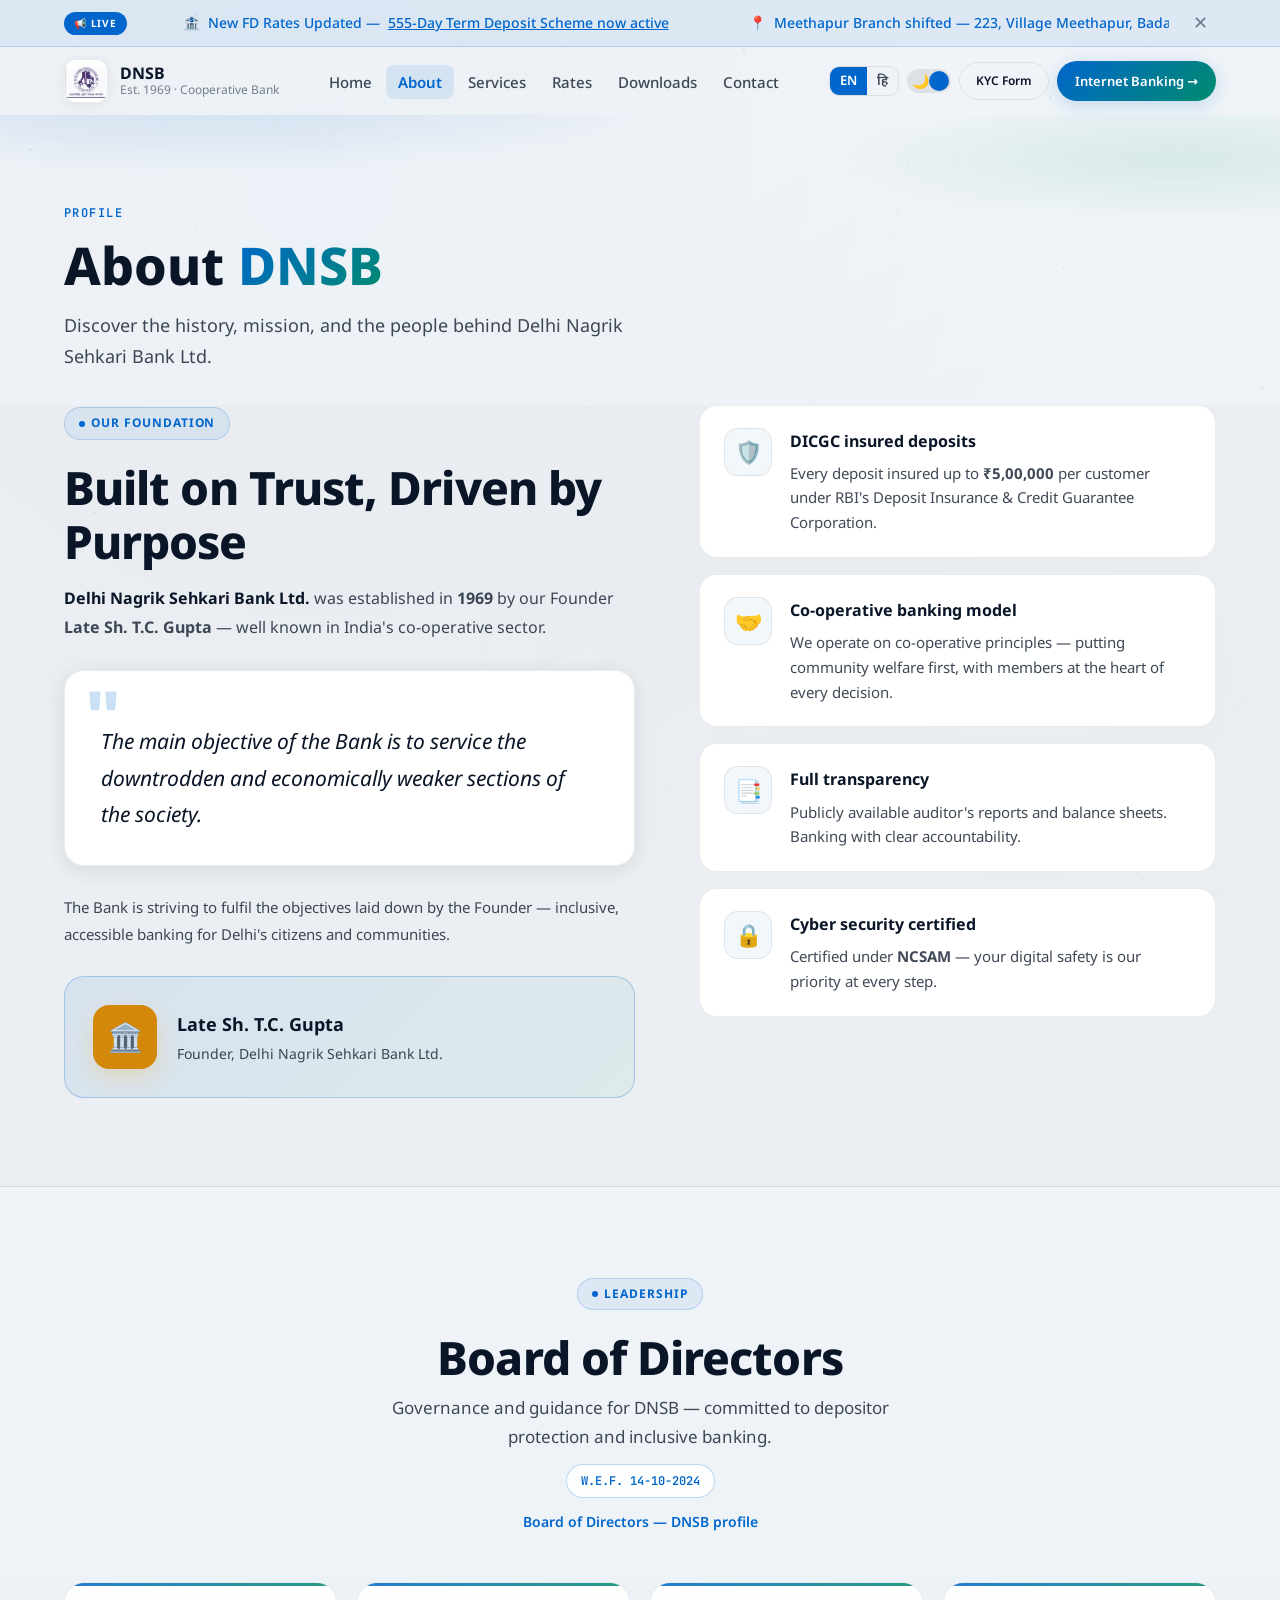
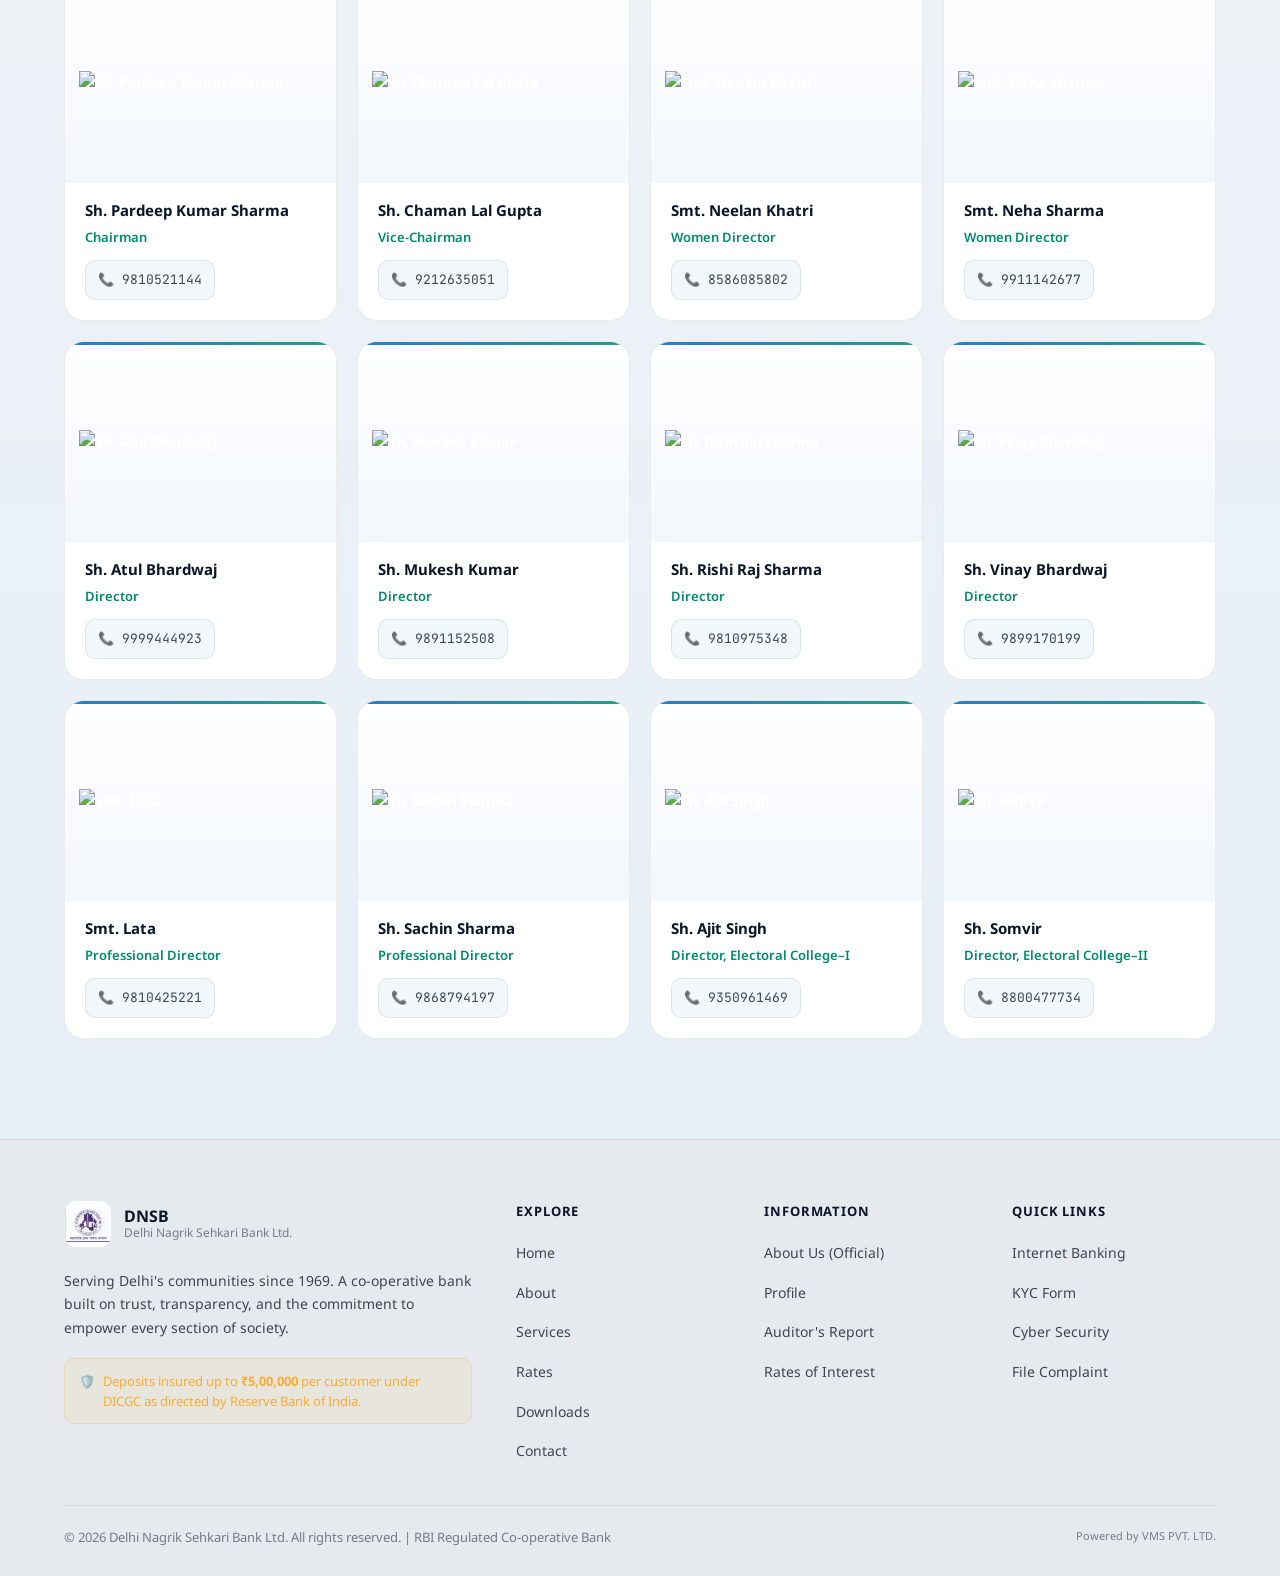
==== commit e5a06814: "last commit" ====
--- a/about.html
+++ b/about.html
@@ -81,83 +81,84 @@
     </div>
   </section>
 
-  <section class="board-section section" id="leadership" aria-labelledby="board-heading">
+  <section class="board-section section" id="profile" aria-labelledby="board-heading">
     <div class="container">
       <div class="board-head reveal">
         <span class="tag" data-i18n="page.about.tag_leadership">Leadership</span>
         <h2 id="board-heading" class="section-title" style="margin-bottom:8px">Board of Directors</h2>
         <p class="section-sub" style="margin:0 auto 0;max-width:520px">Governance and guidance for DNSB — committed to depositor protection and inclusive banking.</p>
         <p class="board-date">W.E.F. 14-10-2024</p>
+        <p class="board-official"><a href="#profile" data-i18n="page.about.profile_link">Board of Directors — DNSB profile</a></p>
       </div>
       <div class="directors-grid">
-        <article class="director-card reveal">
-          <div class="director-av" aria-hidden="true">PK</div>
+        <article class="director-card director-card--profile reveal">
+          <div class="director-av director-av--photo"><img src="https://dnsbltd.com/wp-content/uploads/2024/10/WhatsApp-Image-2024-10-16-at-13.28.56_04de17fb-e1729066270834.jpg" alt="Sh. Pardeep Kumar Sharma" loading="lazy" decoding="async"/></div>
           <div class="director-name">Sh. Pardeep Kumar Sharma</div>
           <div class="director-role">Chairman</div>
           <a class="director-phone" href="tel:9810521144">📞 9810521144</a>
         </article>
-        <article class="director-card reveal" style="transition-delay:.04s">
-          <div class="director-av" aria-hidden="true">CG</div>
+        <article class="director-card director-card--profile reveal" style="transition-delay:.04s">
+          <div class="director-av director-av--photo"><img src="https://dnsbltd.com/wp-content/uploads/2024/10/SH.-CHAMAN-LAL-GUPTA-1-1.jpg" alt="Sh. Chaman Lal Gupta" loading="lazy" decoding="async"/></div>
           <div class="director-name">Sh. Chaman Lal Gupta</div>
           <div class="director-role">Vice-Chairman</div>
           <a class="director-phone" href="tel:9212635051">📞 9212635051</a>
         </article>
-        <article class="director-card reveal" style="transition-delay:.08s">
-          <div class="director-av" aria-hidden="true">NK</div>
+        <article class="director-card director-card--profile reveal" style="transition-delay:.08s">
+          <div class="director-av director-av--photo"><img src="https://dnsbltd.com/wp-content/uploads/2024/10/SMT.-NEELAM-KHATRI-WOMEN-DIRECTOR-8586085802.jpg" alt="Smt. Neelan Khatri" loading="lazy" decoding="async"/></div>
           <div class="director-name">Smt. Neelan Khatri</div>
           <div class="director-role">Women Director</div>
           <a class="director-phone" href="tel:8586085802">📞 8586085802</a>
         </article>
-        <article class="director-card reveal" style="transition-delay:.12s">
-          <div class="director-av" aria-hidden="true">NS</div>
+        <article class="director-card director-card--profile reveal" style="transition-delay:.12s">
+          <div class="director-av director-av--photo"><img src="https://dnsbltd.com/wp-content/uploads/2024/10/SMT.-NEHA-SHARMA-WOMEN-DIRECTOR-9911142677.jpg" alt="Smt. Neha Sharma" loading="lazy" decoding="async"/></div>
           <div class="director-name">Smt. Neha Sharma</div>
           <div class="director-role">Women Director</div>
           <a class="director-phone" href="tel:9911142677">📞 9911142677</a>
         </article>
-        <article class="director-card reveal" style="transition-delay:.16s">
-          <div class="director-av" aria-hidden="true">AB</div>
+        <article class="director-card director-card--profile reveal" style="transition-delay:.16s">
+          <div class="director-av director-av--photo"><img src="https://dnsbltd.com/wp-content/uploads/2024/10/SH.-ATUL-BHARDWAJ-DIRECTOR-9999444923.jpg" alt="Sh. Atul Bhardwaj" loading="lazy" decoding="async"/></div>
           <div class="director-name">Sh. Atul Bhardwaj</div>
           <div class="director-role">Director</div>
           <a class="director-phone" href="tel:9999444923">📞 9999444923</a>
         </article>
-        <article class="director-card reveal" style="transition-delay:.2s">
-          <div class="director-av" aria-hidden="true">MK</div>
+        <article class="director-card director-card--profile reveal" style="transition-delay:.2s">
+          <div class="director-av director-av--photo"><img src="https://dnsbltd.com/wp-content/uploads/2024/10/SH.-MUKESH-DESWAL-DIRECTOR-ELECTORAL-COLLEGE-ll-9891152508.jpg" alt="Sh. Mukesh Kumar" loading="lazy" decoding="async"/></div>
           <div class="director-name">Sh. Mukesh Kumar</div>
           <div class="director-role">Director</div>
           <a class="director-phone" href="tel:9891152508">📞 9891152508</a>
         </article>
-        <article class="director-card reveal" style="transition-delay:.24s">
-          <div class="director-av" aria-hidden="true">RS</div>
+        <article class="director-card director-card--profile reveal" style="transition-delay:.24s">
+          <div class="director-av director-av--photo"><img src="https://dnsbltd.com/wp-content/uploads/2024/10/SH.-RISHI-RAJ-SHARMA-DIRECTOR-9910975348-9718192222.jpg" alt="Sh. Rishi Raj Sharma" loading="lazy" decoding="async"/></div>
           <div class="director-name">Sh. Rishi Raj Sharma</div>
           <div class="director-role">Director</div>
           <a class="director-phone" href="tel:9810975348">📞 9810975348</a>
         </article>
-        <article class="director-card reveal" style="transition-delay:.28s">
-          <div class="director-av" aria-hidden="true">VB</div>
+        <article class="director-card director-card--profile reveal" style="transition-delay:.28s">
+          <div class="director-av director-av--photo"><img src="https://dnsbltd.com/wp-content/uploads/2024/10/SH.-VINAY-BHARDWAJ-DIRECTOR-9899170199.jpg" alt="Sh. Vinay Bhardwaj" loading="lazy" decoding="async"/></div>
           <div class="director-name">Sh. Vinay Bhardwaj</div>
           <div class="director-role">Director</div>
           <a class="director-phone" href="tel:9899170199">📞 9899170199</a>
         </article>
-        <article class="director-card reveal" style="transition-delay:.32s">
-          <div class="director-av" aria-hidden="true">L</div>
+        <article class="director-card director-card--profile reveal" style="transition-delay:.32s">
+          <div class="director-av director-av--photo"><img src="https://dnsbltd.com/wp-content/uploads/2024/10/Screenshot-2024-10-16-115645.png" alt="Smt. Lata" loading="lazy" decoding="async"/></div>
           <div class="director-name">Smt. Lata</div>
           <div class="director-role">Professional Director</div>
           <a class="director-phone" href="tel:9810425221">📞 9810425221</a>
         </article>
-        <article class="director-card reveal" style="transition-delay:.36s">
-          <div class="director-av" aria-hidden="true">SS</div>
+        <article class="director-card director-card--profile reveal" style="transition-delay:.36s">
+          <div class="director-av director-av--photo"><img src="https://dnsbltd.com/wp-content/uploads/2024/10/SH.-SACHIN-SHARMA-PROFESSIONAL-DIRECTOR-9868794197.jpg" alt="Sh. Sachin Sharma" loading="lazy" decoding="async"/></div>
           <div class="director-name">Sh. Sachin Sharma</div>
           <div class="director-role">Professional Director</div>
           <a class="director-phone" href="tel:9868794197">📞 9868794197</a>
         </article>
-        <article class="director-card reveal" style="transition-delay:.4s">
-          <div class="director-av" aria-hidden="true">AS</div>
+        <article class="director-card director-card--profile reveal" style="transition-delay:.4s">
+          <div class="director-av director-av--photo"><img src="https://dnsbltd.com/wp-content/uploads/2024/10/SH.-AJIT-SINGH-DIRECTOR-ELECTORAL-COLLEGE-l-9350961469-7503838734.jpg" alt="Sh. Ajit Singh" loading="lazy" decoding="async"/></div>
           <div class="director-name">Sh. Ajit Singh</div>
           <div class="director-role">Director, Electoral College–I</div>
           <a class="director-phone" href="tel:9350961469">📞 9350961469</a>
         </article>
-        <article class="director-card reveal" style="transition-delay:.44s">
-          <div class="director-av" aria-hidden="true">S</div>
+        <article class="director-card director-card--profile reveal" style="transition-delay:.44s">
+          <div class="director-av director-av--photo"><img src="https://dnsbltd.com/wp-content/uploads/2024/10/WhatsApp-Image-2024-10-16-at-13.28.56_04de17fb-e1729066270834.jpg" alt="Sh. Somvir" loading="lazy" decoding="async"/></div>
           <div class="director-name">Sh. Somvir</div>
           <div class="director-role">Director, Electoral College–II</div>
           <a class="director-phone" href="tel:8800477734">📞 8800477734</a>
--- a/css/main.css
+++ b/css/main.css
@@ -547,38 +547,6 @@
 @media(max-width:900px) { .digital-grid{grid-template-columns:1fr;} }
 
 /* ================================================================
-   DEMO DASHBOARD
-================================================================ */
-#dashboard { background: radial-gradient(ellipse 60% 40% at 80% 60%, rgba(0,196,160,0.06), transparent 70%); }
-.dashboard-card { background:var(--bg-card); border:1px solid var(--border); border-radius:24px; padding:32px; max-width:760px; margin:0 auto; }
-.dash-header { display:flex; justify-content:space-between; align-items:center; margin-bottom:28px; padding-bottom:20px; border-bottom:1px solid var(--border); }
-.dash-user { display:flex; align-items:center; gap:14px; }
-.dash-avatar { width:44px; height:44px; border-radius:50%; background:linear-gradient(135deg,var(--accent),var(--accent-2)); display:flex; align-items:center; justify-content:center; font-size:18px; }
-.dash-name { font-family:var(--font-sans); font-weight:700; font-size:15px; color:var(--text-primary); }
-.dash-id { font-size:12px; color:var(--text-muted); font-family:var(--font-mono); }
-.dash-status { display:flex; align-items:center; gap:6px; font-size:13px; color:var(--accent-2); }
-.dash-status::before { content:''; width:7px; height:7px; background:var(--accent-2); border-radius:50%; animation:blink 2s infinite; }
-.dash-bal { font-family:var(--font-mono); font-size:clamp(28px,4vw,42px); font-weight:600; line-height:1; margin-bottom:6px; }
-.dash-bal-label { font-size:13px; color:var(--text-muted); text-transform:uppercase; letter-spacing:0.05em; }
-.dash-cards { display:grid; grid-template-columns:repeat(3,1fr); gap:14px; margin-top:24px; }
-.dash-mini { background:var(--bg-surface); border:1px solid var(--border); border-radius:14px; padding:16px; }
-.dm-val { font-family:var(--font-mono); font-size:17px; font-weight:600; color:var(--text-primary); }
-.dm-key { font-size:12px; color:var(--text-muted); margin-top:3px; }
-.dash-txns { margin-top:24px; }
-.txn-title { font-size:13px; color:var(--text-muted); text-transform:uppercase; letter-spacing:0.05em; margin-bottom:12px; }
-.txn-item { display:flex; justify-content:space-between; align-items:center; padding:10px 0; border-bottom:1px solid var(--border); }
-.txn-item:last-child { border-bottom:none; }
-.txn-left { display:flex; align-items:center; gap:12px; }
-.txn-ico { width:34px; height:34px; border-radius:10px; background:var(--bg-hover); display:flex; align-items:center; justify-content:center; font-size:15px; }
-.txn-name { font-size:15px; font-weight:500; color:var(--text-primary); }
-.txn-date { font-size:12px; color:var(--text-muted); }
-.txn-amt { font-family:var(--font-mono); font-size:14px; font-weight:600; }
-.txn-amt.cr { color: #22c55e; }
-.txn-amt.dr { color: var(--accent-danger); }
-.dash-note { margin-top:20px; background:rgba(245,166,35,0.08); border:1px solid rgba(245,166,35,0.2); border-radius:10px; padding:12px 16px; font-size:13px; color:rgba(245,166,35,0.9); line-height:1.55; display:flex; gap:8px; }
-@media(max-width:600px) { .dash-cards{grid-template-columns:1fr 1fr;} }
-
-/* ================================================================
    BRANCH LOCATOR (home)
 ================================================================ */
 #branches {}
@@ -589,6 +557,291 @@
   border: 1px solid var(--border);
   box-shadow: var(--shadow-card);
 }
+.branch-home-inner {
+  display: grid;
+  grid-template-columns: minmax(0, 1fr) minmax(0, 1.35fr);
+  gap: 28px;
+  align-items: start;
+}
+@media (max-width: 960px) {
+  .branch-home-inner {
+    grid-template-columns: 1fr;
+  }
+}
+.branch-map-col {
+  position: relative;
+}
+.branch-map-placeholder {
+  position: relative;
+  height: min(300px, 42vw);
+  min-height: 220px;
+  border-radius: 20px;
+  overflow: hidden;
+  border: 1px solid var(--border);
+  background:
+    radial-gradient(ellipse 80% 60% at 30% 40%, rgba(0, 212, 255, 0.14), transparent 55%),
+    radial-gradient(ellipse 70% 50% at 75% 65%, rgba(0, 196, 160, 0.1), transparent 50%),
+    linear-gradient(165deg, var(--bg-surface) 0%, var(--bg-card) 100%);
+}
+.bm-grid {
+  position: absolute;
+  inset: 0;
+  opacity: 0.22;
+  background-image:
+    linear-gradient(rgba(0, 212, 255, 0.35) 1px, transparent 1px),
+    linear-gradient(90deg, rgba(0, 212, 255, 0.35) 1px, transparent 1px);
+  background-size: 28px 28px;
+}
+.bm-shine {
+  position: absolute;
+  inset: -40% -20%;
+  background: linear-gradient(115deg, transparent 40%, rgba(255, 255, 255, 0.06) 50%, transparent 60%);
+  animation: mapShine 8s ease-in-out infinite;
+}
+@keyframes mapShine {
+  0%, 100% { transform: translateX(-8%) rotate(0deg); }
+  50% { transform: translateX(8%) rotate(0deg); }
+}
+.map-pin {
+  position: absolute;
+  width: 11px;
+  height: 11px;
+  border-radius: 50%;
+  background: var(--accent);
+  box-shadow: 0 0 0 4px rgba(0, 212, 255, 0.18);
+  animation: pinPulse 2.4s ease-in-out infinite;
+}
+.map-pin::after {
+  content: "";
+  position: absolute;
+  left: 50%;
+  top: 100%;
+  width: 2px;
+  height: 14px;
+  margin-left: -1px;
+  background: linear-gradient(180deg, rgba(0, 212, 255, 0.55), transparent);
+}
+.pin-1 { left: 22%; top: 38%; animation-delay: 0s; }
+.pin-2 { left: 48%; top: 52%; animation-delay: 0.4s; }
+.pin-3 { left: 68%; top: 34%; animation-delay: 0.8s; }
+.pin-4 { left: 38%; top: 68%; animation-delay: 1.2s; }
+.pin-5 { left: 58%; top: 22%; animation-delay: 1.6s; }
+@keyframes pinPulse {
+  0%, 100% { transform: scale(1); opacity: 1; }
+  50% { transform: scale(1.15); opacity: 0.85; }
+}
+.map-cta-badge {
+  position: absolute;
+  right: 14px;
+  bottom: 14px;
+  font-size: 11px;
+  font-weight: 700;
+  letter-spacing: 0.06em;
+  text-transform: uppercase;
+  padding: 8px 12px;
+  border-radius: 999px;
+  background: rgba(0, 0, 0, 0.35);
+  border: 1px solid rgba(255, 255, 255, 0.12);
+  color: var(--text-primary);
+  font-family: var(--font-mono);
+}
+.branch-map-caption {
+  margin: 12px 0 0;
+  font-size: 12px;
+  color: var(--text-muted);
+  line-height: 1.5;
+}
+
+/* Scatter-style branch map (glowing pins + labels) */
+.branch-map-placeholder.loc-scatter-board {
+  height: min(380px, 52vw);
+  min-height: 280px;
+  background:
+    radial-gradient(ellipse 90% 70% at 50% 45%, rgba(0, 212, 255, 0.08), transparent 60%),
+    linear-gradient(180deg, #e8eef4 0%, #dfe8f0 100%);
+}
+[data-theme="dark"] .branch-map-placeholder.loc-scatter-board {
+  background:
+    radial-gradient(ellipse 80% 60% at 40% 40%, rgba(0, 212, 255, 0.12), transparent 55%),
+    linear-gradient(165deg, var(--bg-surface) 0%, var(--bg-card) 100%);
+}
+.loc-scatter-inner {
+  position: absolute;
+  inset: 0;
+  pointer-events: none;
+}
+.loc-marker {
+  position: absolute;
+  transform: translate(-50%, -50%);
+  display: flex;
+  flex-direction: column;
+  align-items: center;
+  gap: 6px;
+  z-index: 2;
+}
+.loc-dot {
+  width: 13px;
+  height: 13px;
+  border-radius: 50%;
+  flex-shrink: 0;
+}
+.loc-marker--blue .loc-dot {
+  background: #2563eb;
+  box-shadow:
+    0 0 0 3px rgba(37, 99, 235, 0.2),
+    0 0 22px 5px rgba(37, 99, 235, 0.45);
+}
+.loc-marker--teal .loc-dot {
+  background: #14b8a6;
+  box-shadow:
+    0 0 0 3px rgba(20, 184, 166, 0.22),
+    0 0 22px 5px rgba(20, 184, 166, 0.42);
+}
+.loc-marker--amber .loc-dot {
+  background: #f59e0b;
+  box-shadow:
+    0 0 0 3px rgba(245, 158, 11, 0.22),
+    0 0 22px 5px rgba(245, 158, 11, 0.4);
+}
+.loc-tag {
+  display: inline-flex;
+  align-items: center;
+  gap: 5px;
+  white-space: nowrap;
+  background: #fff;
+  color: #1e3a5f;
+  font-weight: 700;
+  font-size: 11px;
+  letter-spacing: 0.01em;
+  padding: 7px 11px;
+  border-radius: 10px;
+  box-shadow: 0 4px 16px rgba(15, 40, 70, 0.14);
+  pointer-events: auto;
+}
+[data-theme="dark"] .loc-tag {
+  background: var(--bg-card);
+  color: var(--text-primary);
+  border: 1px solid var(--border);
+  box-shadow: 0 6px 20px rgba(0, 0, 0, 0.35);
+}
+.loc-pin {
+  font-size: 10px;
+  line-height: 1;
+  filter: saturate(1.1);
+}
+.loc-scatter-cta {
+  position: absolute;
+  bottom: 14px;
+  left: 50%;
+  transform: translateX(-50%);
+  z-index: 4;
+  padding: 11px 26px;
+  border-radius: 999px;
+  font-weight: 600;
+  font-size: 13px;
+  color: #fff;
+  text-decoration: none;
+  white-space: nowrap;
+  background: linear-gradient(90deg, #2563eb, #0f766e);
+  box-shadow: 0 8px 22px rgba(15, 60, 100, 0.38);
+  pointer-events: auto;
+  transition: filter 0.2s, transform 0.2s;
+}
+.loc-scatter-cta:hover {
+  filter: brightness(1.07);
+  transform: translateX(-50%) translateY(-1px);
+}
+.branch-home-cta {
+  margin-top: 18px;
+  text-align: center;
+}
+.branch-home-cta-link {
+  font-size: 14px;
+  font-weight: 600;
+  color: var(--accent);
+  text-decoration: none;
+}
+.branch-home-cta-link:hover {
+  text-decoration: underline;
+}
+
+/* DICGC trust strip (home) */
+.dicgc-trust-section {
+  padding: 56px 0;
+}
+.dicgc-trust-grid {
+  display: grid;
+  grid-template-columns: 1fr auto;
+  gap: 36px;
+  align-items: center;
+  padding: 28px 32px;
+  border-radius: 24px;
+  border: 1px solid var(--border);
+  background: var(--bg-card);
+  box-shadow: var(--shadow-card);
+}
+@media (max-width: 720px) {
+  .dicgc-trust-grid {
+    grid-template-columns: 1fr;
+    text-align: center;
+  }
+  .dicgc-trust-copy .section-title {
+    text-align: center !important;
+  }
+  .dicgc-trust-qr {
+    justify-self: center;
+  }
+}
+.dicgc-trust-text {
+  margin: 0 0 14px;
+  font-size: 15px;
+  line-height: 1.75;
+  color: var(--text-secondary);
+  max-width: 560px;
+}
+.dicgc-trust-link {
+  font-weight: 600;
+  font-size: 14px;
+  color: var(--accent);
+  text-decoration: none;
+}
+.dicgc-trust-link:hover {
+  text-decoration: underline;
+}
+.dicgc-qr-wrap {
+  display: inline-block;
+  padding: 10px;
+  border-radius: 14px;
+  background: #fff;
+  border: 1px solid var(--border);
+  line-height: 0;
+  transition: box-shadow 0.2s, border-color 0.2s;
+}
+[data-theme="dark"] .dicgc-qr-wrap {
+  background: var(--bg-surface);
+}
+.dicgc-qr-wrap:hover {
+  border-color: var(--border-accent);
+  box-shadow: var(--shadow-glow);
+}
+.dicgc-qr-wrap img {
+  width: min(176px, 42vw);
+  height: auto;
+  display: block;
+}
+.dicgc-qr-hint {
+  margin: 10px 0 0;
+  font-size: 12px;
+  color: var(--text-muted);
+  max-width: 200px;
+  line-height: 1.45;
+}
+@media (max-width: 720px) {
+  .dicgc-qr-hint {
+    max-width: none;
+  }
+}
+
 @media (min-width: 640px) {
   .branch-home-wrap {
     padding: 32px 32px 36px;
@@ -854,6 +1107,29 @@
 .contact-grid { display:grid; grid-template-columns:repeat(3,1fr); gap:18px; }
 .ct-card { background:var(--bg-card); border:1px solid var(--border); border-radius:18px; padding:28px; transition:all 0.25s; }
 .ct-card:hover { border-color:var(--border-accent); }
+.ct-card--plain {
+  border-radius: 10px;
+  padding: 22px 20px;
+  background: var(--bg-surface);
+  box-shadow: none;
+}
+.ct-card--plain:hover {
+  border-color: var(--border);
+  box-shadow: none;
+}
+.ct-ico--plain {
+  display: inline-flex;
+  align-items: center;
+  justify-content: center;
+  width: 40px;
+  height: 40px;
+  border-radius: 8px;
+  font-size: 20px;
+  background: transparent;
+  border: 1px solid var(--border);
+  opacity: 0.95;
+  margin-bottom: 12px;
+}
 .ct-ico { font-size:30px; margin-bottom:14px; }
 .ct-card h4 { font-family:var(--font-sans); font-weight:700; font-size:15px; color:var(--text-primary); margin-bottom:10px; }
 .ct-label { font-size:12px; color:var(--text-muted); text-transform:uppercase; letter-spacing:0.06em; margin-bottom:4px; margin-top:10px; }
@@ -1154,6 +1430,83 @@
   background: linear-gradient(145deg, var(--accent), var(--accent-2));
   margin-bottom: 14px;
   letter-spacing: -0.02em;
+  flex-shrink: 0;
+}
+.director-av--photo {
+  padding: 0;
+  overflow: hidden;
+  background: var(--bg-hover);
+}
+.director-av--photo img {
+  width: 100%;
+  height: 100%;
+  object-fit: cover;
+  display: block;
+}
+
+/* Profile / board — large photo cards */
+.director-card--profile {
+  display: flex;
+  flex-direction: column;
+  padding: 0;
+}
+.director-card--profile::before {
+  z-index: 1;
+  border-radius: 20px 20px 0 0;
+}
+.director-card--profile .director-av {
+  width: 100%;
+  margin: 0;
+  border-radius: 0;
+  border-top-left-radius: 19px;
+  border-top-right-radius: 19px;
+  min-height: 200px;
+  max-height: none;
+  height: auto;
+}
+/* Show full portrait without cropping faces (contain inside padded frame) */
+.director-card--profile .director-av--photo {
+  display: flex;
+  align-items: center;
+  justify-content: center;
+  padding: 12px 14px;
+  box-sizing: border-box;
+  background: linear-gradient(180deg, var(--bg-surface) 0%, var(--bg-hover) 100%);
+  overflow: hidden;
+}
+.director-card--profile .director-av--photo img {
+  display: block;
+  width: 100%;
+  max-width: 100%;
+  height: auto;
+  max-height: min(300px, 55vw);
+  object-fit: contain;
+  object-position: center top;
+}
+.director-card--profile .director-name {
+  padding: 18px 20px 0;
+  margin-bottom: 6px;
+}
+.director-card--profile .director-role {
+  padding: 0 20px;
+  margin-bottom: 12px;
+  min-height: 0;
+}
+.director-card--profile .director-phone {
+  margin: 0 20px 20px;
+  align-self: flex-start;
+}
+.board-official {
+  margin: 12px 0 0;
+  font-size: 14px;
+}
+.board-official a {
+  color: var(--accent);
+  font-weight: 600;
+  text-decoration: none;
+}
+.board-official a:hover {
+  text-decoration: underline;
 }
 .director-name {
   font-family: var(--font-sans); font-weight: 700; font-size: 15px;
@@ -1523,6 +1876,111 @@
   gap: 24px;
   margin-bottom: 80px;
 }
+.contact-cards-grid--pro {
+  gap: 22px;
+}
+/* Contact page — polished channel cards */
+.contact-card-pro {
+  position: relative;
+  border-radius: 18px;
+  overflow: hidden;
+  background: var(--bg-card);
+  border: 1px solid var(--border);
+  box-shadow:
+    0 2px 8px rgba(0, 40, 80, 0.06),
+    0 12px 40px rgba(0, 60, 120, 0.08);
+  transition: transform 0.28s ease, border-color 0.28s, box-shadow 0.28s;
+}
+[data-theme="dark"] .contact-card-pro {
+  box-shadow: 0 8px 32px rgba(0, 0, 0, 0.35);
+}
+.contact-card-pro:hover {
+  transform: translateY(-5px);
+  border-color: var(--border-accent);
+  box-shadow:
+    0 4px 16px rgba(0, 80, 160, 0.1),
+    0 20px 48px rgba(0, 100, 180, 0.12);
+}
+.contact-card-pro__accent {
+  height: 5px;
+  background: linear-gradient(90deg, #0ea5e9, #06b6d4 45%, #059669);
+  opacity: 0.95;
+}
+.contact-card-pro__body {
+  padding: 22px 22px 26px;
+}
+.contact-card-pro__icon {
+  width: 56px;
+  height: 56px;
+  border-radius: 16px;
+  display: flex;
+  align-items: center;
+  justify-content: center;
+  font-size: 26px;
+  line-height: 1;
+  margin-bottom: 16px;
+  background: linear-gradient(145deg, rgba(0, 212, 255, 0.14), rgba(0, 196, 160, 0.1));
+  border: 1px solid var(--border);
+  box-shadow: inset 0 1px 0 rgba(255, 255, 255, 0.06);
+}
+[data-theme="light"] .contact-card-pro__icon {
+  background: linear-gradient(145deg, rgba(0, 100, 200, 0.12), rgba(0, 139, 110, 0.08));
+}
+.contact-card-pro h3 {
+  font-family: var(--font-sans);
+  font-weight: 800;
+  font-size: 17px;
+  color: var(--text-primary);
+  margin: 0 0 12px;
+  line-height: 1.25;
+  letter-spacing: -0.02em;
+}
+.contact-card-pro p {
+  font-size: 14px;
+  color: var(--text-secondary);
+  line-height: 1.7;
+  margin: 0;
+}
+.contact-card-pro__phones {
+  display: flex;
+  flex-direction: column;
+  gap: 8px;
+}
+.contact-card-pro__phones a {
+  font-family: var(--font-mono);
+  font-size: 15px;
+  font-weight: 600;
+  color: var(--accent);
+  text-decoration: none;
+}
+.contact-card-pro__phones a:hover {
+  text-decoration: underline;
+}
+.contact-card-pro__emails {
+  display: flex;
+  flex-direction: column;
+  gap: 4px;
+}
+.contact-card-pro__label {
+  font-size: 11px;
+  font-weight: 700;
+  text-transform: uppercase;
+  letter-spacing: 0.08em;
+  color: var(--text-muted);
+  margin-top: 10px;
+}
+.contact-card-pro__label:first-child {
+  margin-top: 0;
+}
+.contact-card-pro__emails a {
+  font-size: 14px;
+  font-weight: 600;
+  color: var(--accent);
+  text-decoration: none;
+}
+.contact-card-pro__emails a:hover {
+  text-decoration: underline;
+}
 .contact-box {
   background: var(--bg-card);
   border: 1px solid var(--border);
@@ -1574,6 +2032,35 @@
 .contact-box a:hover {
   text-decoration: underline;
 }
+.contact-box--plain {
+  border-radius: 8px;
+  padding: 20px 18px;
+  box-shadow: none;
+  background: var(--bg-surface);
+  border: 1px solid rgba(0, 0, 0, 0.12);
+}
+[data-theme="dark"] .contact-box--plain {
+  border-color: var(--border);
+}
+.contact-box--plain:hover {
+  transform: none;
+  box-shadow: none;
+  border-color: rgba(0, 0, 0, 0.18);
+}
+[data-theme="dark"] .contact-box--plain:hover {
+  border-color: var(--border-accent);
+}
+.cb-icon--plain {
+  width: auto;
+  height: auto;
+  padding: 0;
+  margin-bottom: 10px;
+  font-size: 22px;
+  line-height: 1;
+  border: none;
+  border-radius: 0;
+  background: none;
+}
 .branch-grid {
   display: grid;
   grid-template-columns: repeat(auto-fill, minmax(280px, 1fr));
